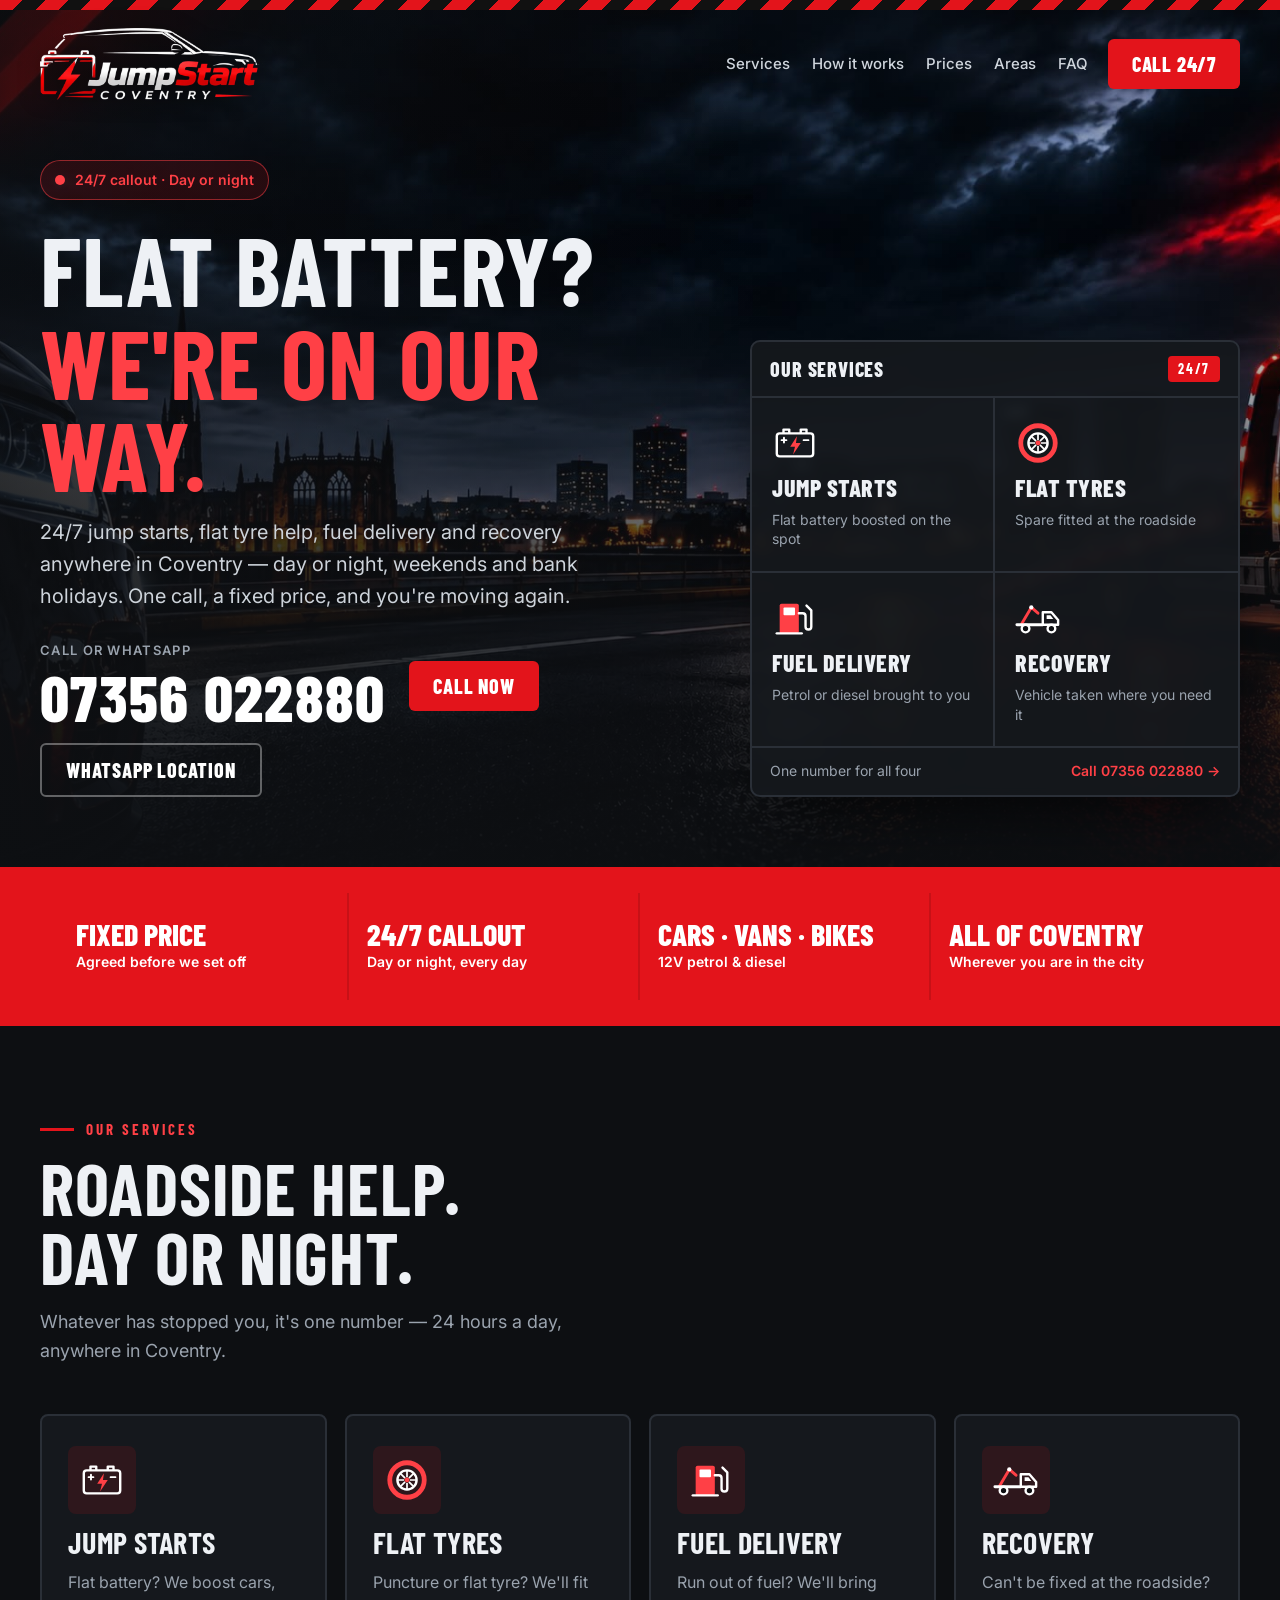
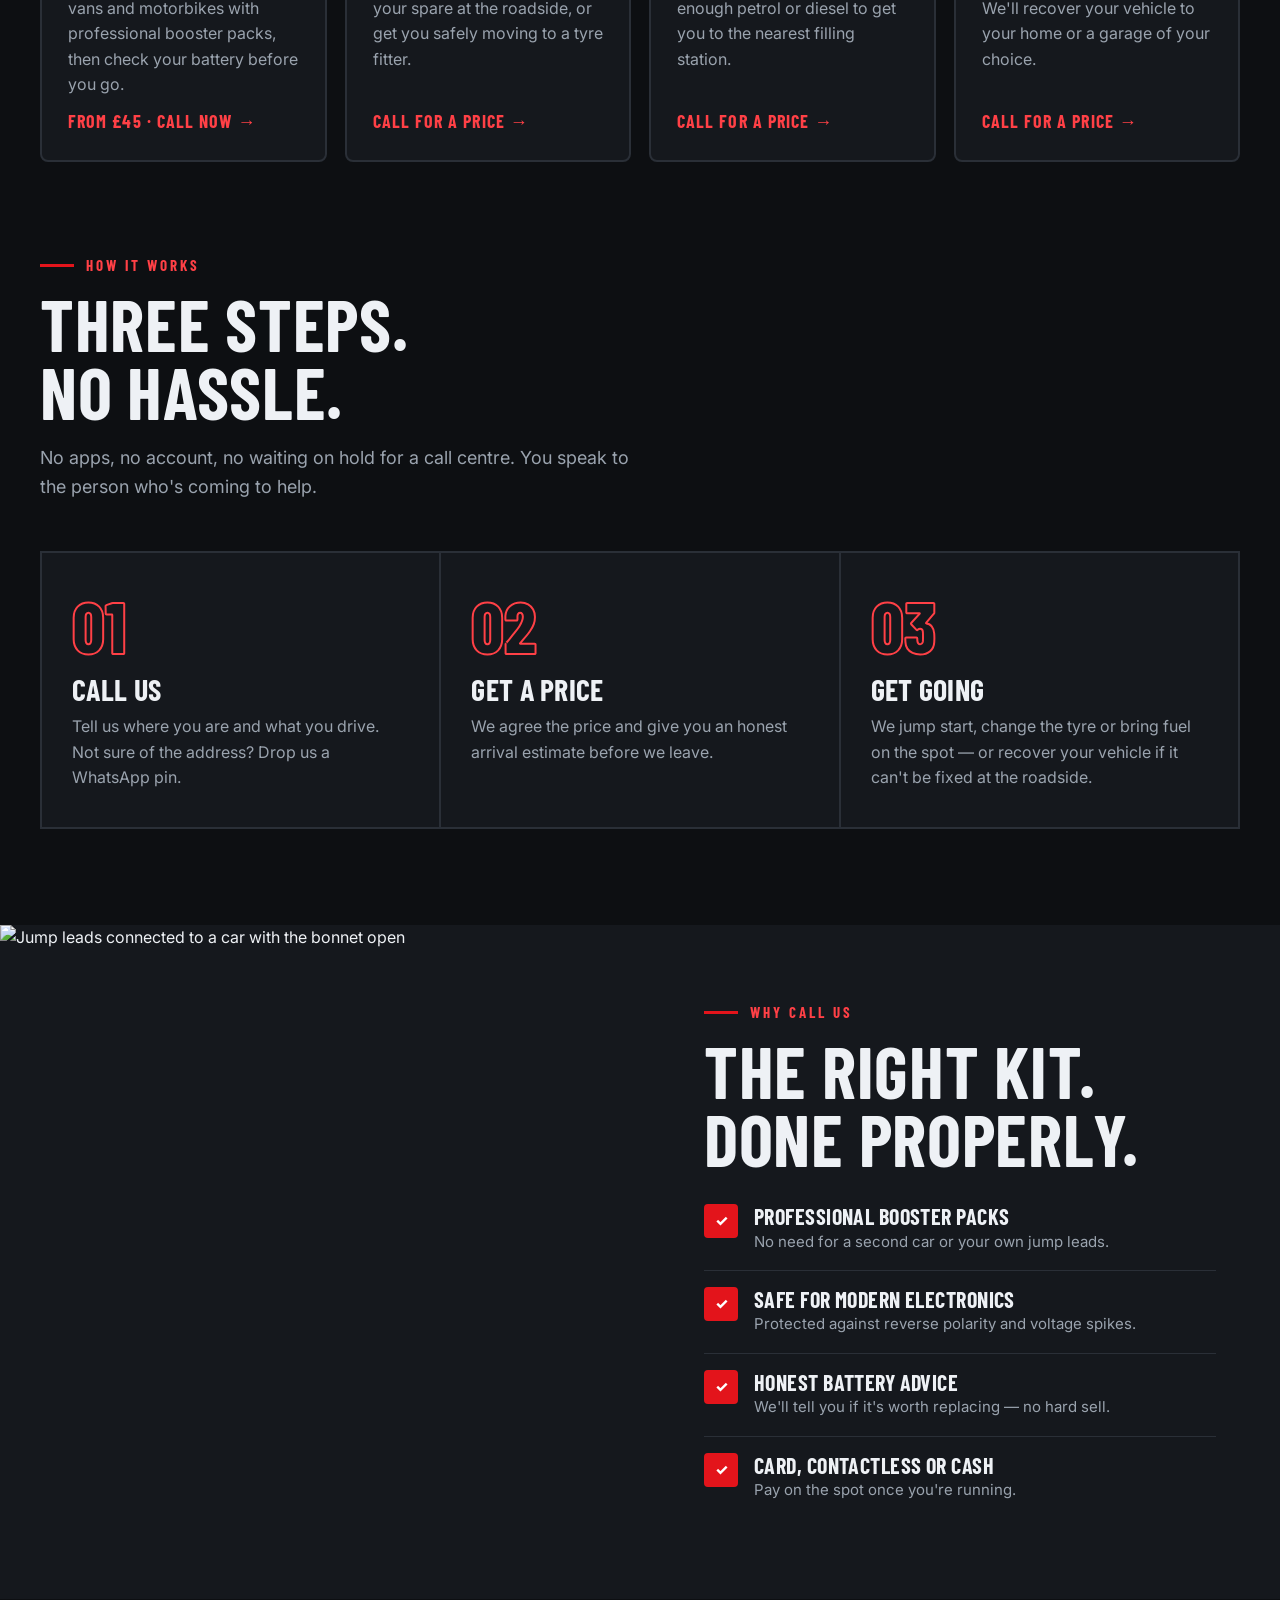
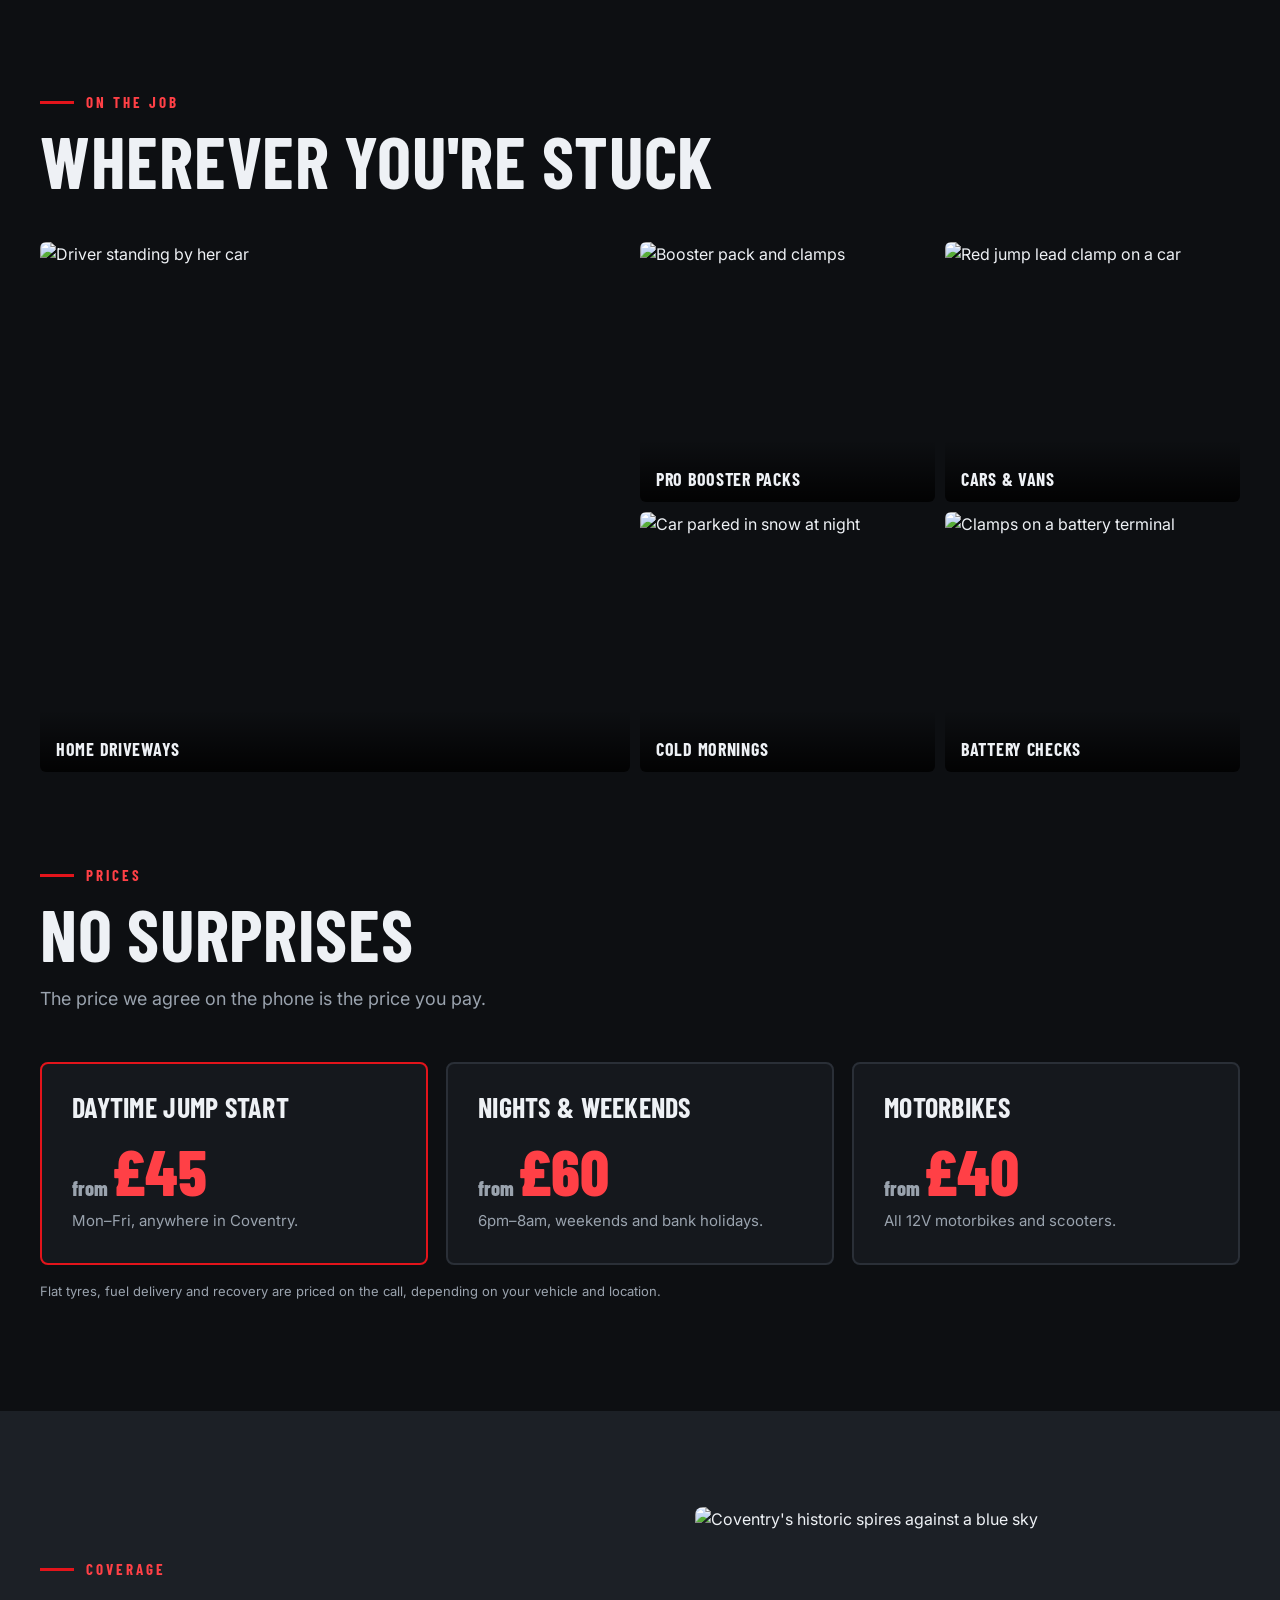
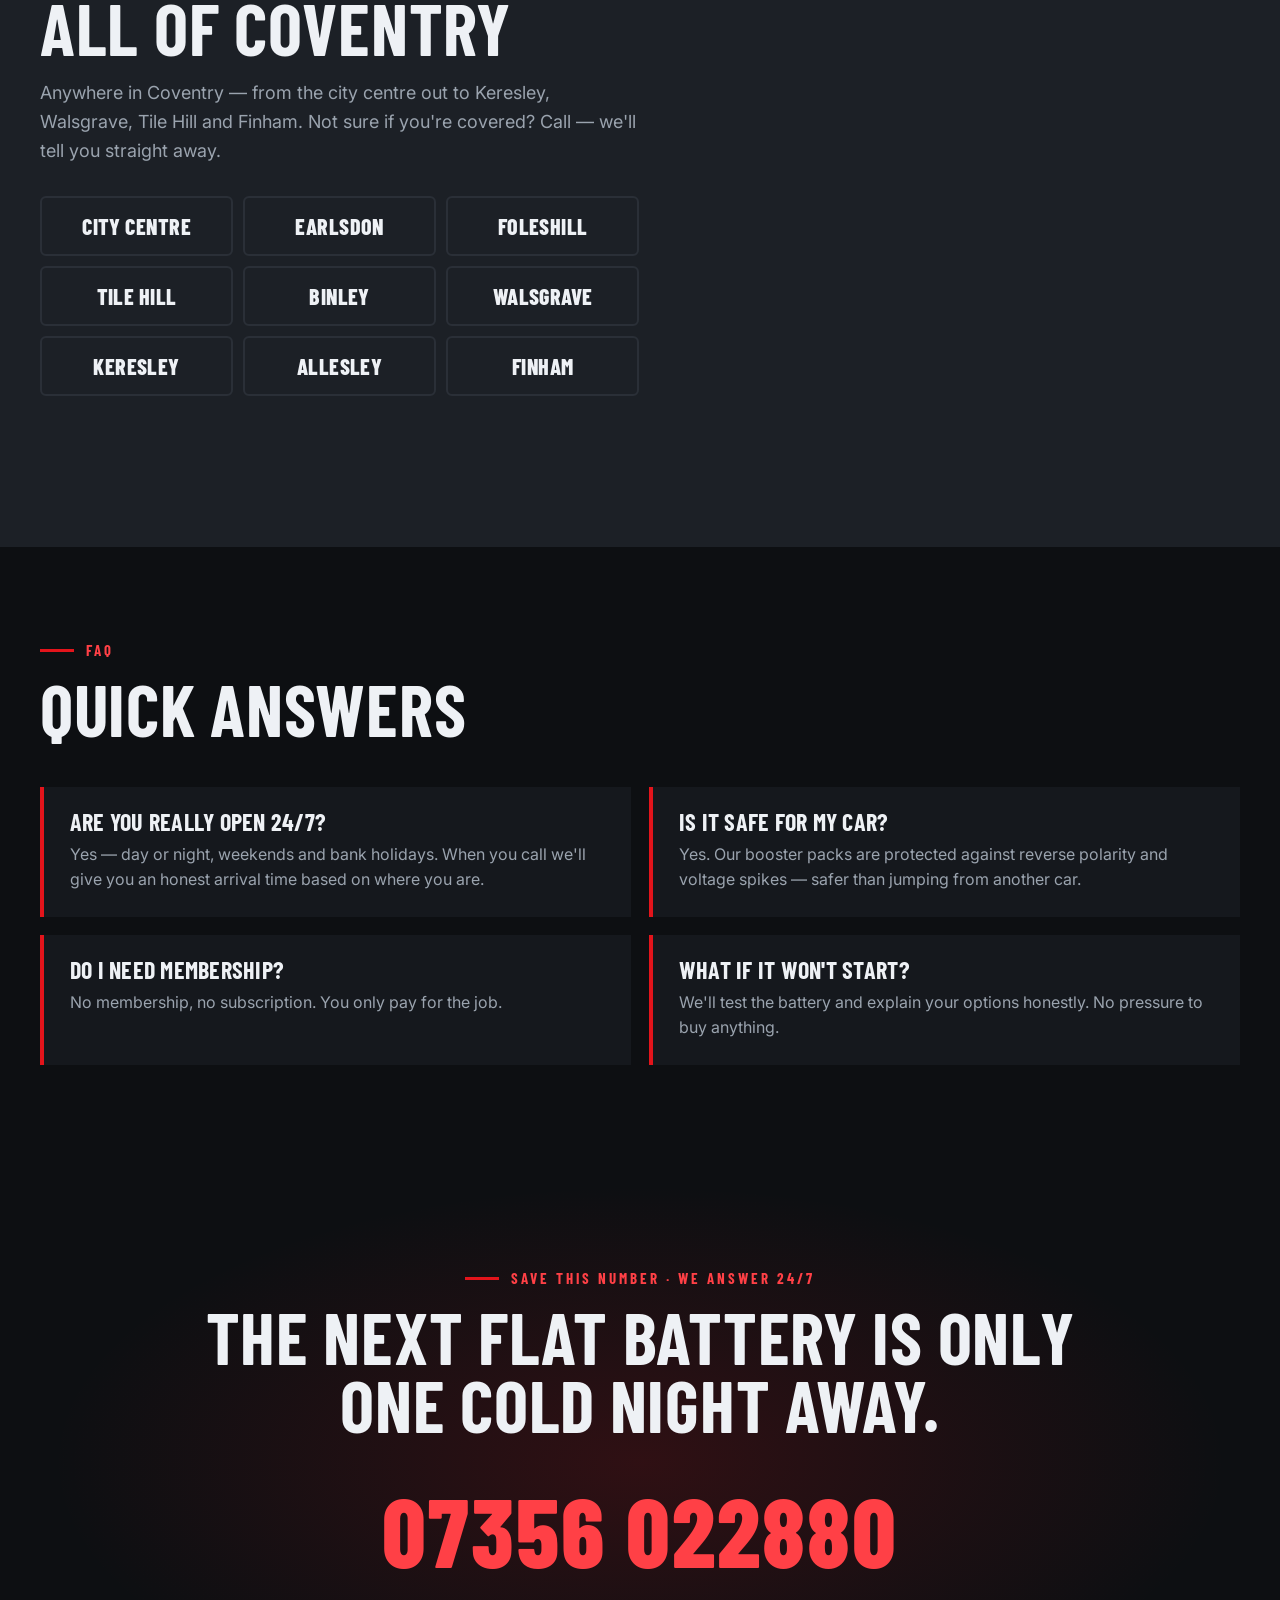
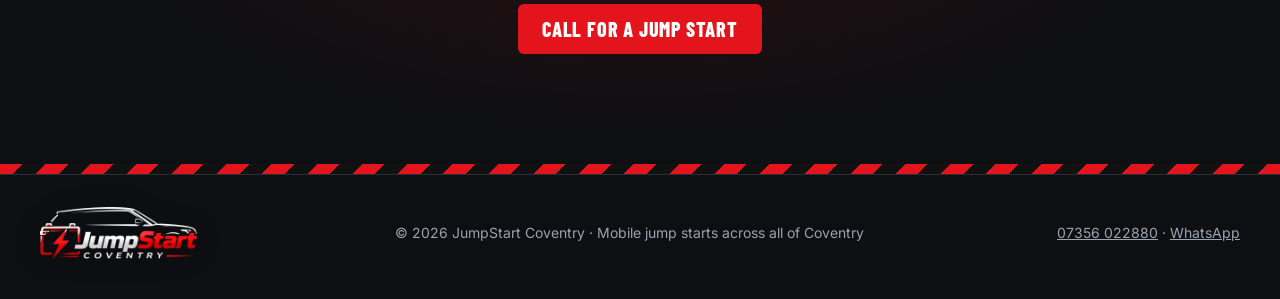
==== index.html @ d838d450 "Launch new JumpStart Coventry site design Dark/red design with the real logo, 24/7 messaging, the fo" ====
<!doctype html>
<html lang="en-GB">
<head>
<meta charset="utf-8">
<meta name="viewport" content="width=device-width, initial-scale=1">
<title>JumpStart Coventry | 24/7 Jump Starts, Tyres, Fuel &amp; Recovery</title>
<meta name="description" content="24/7 roadside help anywhere in Coventry: jump starts, flat tyres, fuel delivery and vehicle recovery. Call JumpStart Coventry on 07356 022880.">
<link rel="canonical" href="https://jumpstartcoventry.co.uk/">
<meta property="og:type" content="website">
<meta property="og:url" content="https://jumpstartcoventry.co.uk/">
<meta property="og:title" content="JumpStart Coventry | 24/7 Jump Starts, Tyres, Fuel &amp; Recovery">
<meta property="og:description" content="24/7 roadside help anywhere in Coventry. Call 07356 022880.">
<meta property="og:image" content="https://jumpstartcoventry.co.uk/hero.jpg">
<meta name="theme-color" content="#0d0f12">
<link rel="preconnect" href="https://fonts.googleapis.com">
<link rel="preconnect" href="https://fonts.gstatic.com" crossorigin>
<link href="https://fonts.googleapis.com/css2?family=Barlow+Condensed:wght@600;700;800&family=Inter:wght@400;500;600&display=swap" rel="stylesheet">
<style>
  :root {
    --bg: #0d0f12;
    --panel: #15181d;
    --panel-2: #1c2026;
    --line: #2a2f37;
    --red: #e3141b;
    --red-2: #c40f15;
    --red-text: #ff4046;
    --text: #eef1f5;
    --muted: #9aa3ae;
  }
  * { box-sizing: border-box; }
  html { scroll-behavior: smooth; }
  body { margin: 0; background: var(--bg); color: var(--text); font: 400 16px/1.6 Inter, system-ui, sans-serif; }
  img { display: block; max-width: 100%; }
  a { color: inherit; }
  h1, h2, h3 { font-family: "Barlow Condensed", Impact, sans-serif; text-transform: uppercase; line-height: .95; margin: 0; letter-spacing: .01em; }
  .wrap { width: min(1200px, 100% - 32px); margin-inline: auto; }
  .hazard { height: 10px; background: repeating-linear-gradient(-45deg, var(--red) 0 16px, #111 16px 32px); }

  header { position: absolute; top: 10px; left: 0; right: 0; z-index: 10; }
  header .wrap { display: flex; justify-content: space-between; align-items: center; padding: 18px 0; gap: 16px; }
  .logo { display: block; line-height: 0; }
  .logo img { height: 72px; width: auto; filter: drop-shadow(0 2px 10px rgba(0,0,0,.6)); }
  .footer-logo img { height: 52px; width: auto; }
  .head-right { display: flex; align-items: center; gap: 20px; }
  .head-right nav { display: flex; gap: 22px; font-weight: 500; font-size: 15px; color: #cfd5dc; }
  .head-right nav a { text-decoration: none; }
  .head-right nav a:hover { color: var(--red-text); }
  .btn { display: inline-flex; align-items: center; justify-content: center; gap: 10px; font: 800 20px/1 "Barlow Condensed", sans-serif; text-transform: uppercase; letter-spacing: .04em; text-decoration: none; padding: 15px 24px; border-radius: 6px; transition: .15s; white-space: nowrap; }
  .btn-red { background: var(--red); color: #fff; }
  .btn-red:hover { background: var(--red-2); transform: translateY(-1px); }
  .btn-o { border: 2px solid rgba(255,255,255,.35); color: #fff; }
  .btn-o:hover { border-color: var(--red-text); color: var(--red-text); }

  .hero { position: relative; min-height: 92vh; display: flex; align-items: flex-end; padding: 150px 0 70px; overflow: hidden; }
  .hero > img { position: absolute; inset: 0; width: 100%; height: 100%; object-fit: cover; object-position: center 40%; }
  .hero::before { content: ""; position: absolute; inset: 0; background: linear-gradient(180deg, rgba(13,15,18,.35) 0%, rgba(13,15,18,.05) 28%, rgba(13,15,18,.7) 66%, rgba(13,15,18,.97) 100%), linear-gradient(90deg, rgba(13,15,18,.75), transparent 60%); z-index: 1; }
  .hero .wrap { position: relative; z-index: 2; display: grid; grid-template-columns: minmax(0, 1.15fr) minmax(0, .85fr); gap: 48px; align-items: end; }

  .svc-panel { background: rgba(21,24,29,.92); border: 2px solid var(--line); border-radius: 10px; overflow: hidden; box-shadow: 0 30px 60px -20px rgba(0,0,0,.7); backdrop-filter: blur(6px); }
  .panel-head { display: flex; justify-content: space-between; align-items: center; gap: 12px; padding: 14px 18px; border-bottom: 2px solid var(--line); }
  .panel-head b { font: 800 20px/1 "Barlow Condensed", sans-serif; text-transform: uppercase; letter-spacing: .04em; }
  .panel-head span { font: 700 14px/1 "Barlow Condensed", sans-serif; letter-spacing: .12em; color: #fff; background: var(--red); padding: 6px 10px; border-radius: 4px; }
  .svc-tiles { display: grid; grid-template-columns: 1fr 1fr; }
  .svc-tile { display: flex; flex-direction: column; gap: 10px; padding: 22px 20px; text-decoration: none; border-right: 2px solid var(--line); border-bottom: 2px solid var(--line); transition: background .15s; }
  .svc-tile:nth-child(2n) { border-right: 0; }
  .svc-tile:nth-child(n+3) { border-bottom: 0; }
  .svc-tile:hover { background: rgba(227,20,27,.1); }
  .svc-tile svg { width: 46px; height: 46px; }
  .svc-tile b { font: 800 24px/1 "Barlow Condensed", sans-serif; text-transform: uppercase; letter-spacing: .02em; }
  .svc-tile span { font-size: 14px; line-height: 1.4; color: var(--muted); }
  .panel-foot { padding: 12px 18px; font-size: 14px; color: var(--muted); display: flex; justify-content: space-between; gap: 12px; flex-wrap: wrap; border-top: 2px solid var(--line); }
  .panel-foot a { color: var(--red-text); font-weight: 600; text-decoration: none; }

  .services-grid { display: grid; grid-template-columns: repeat(4, minmax(0, 1fr)); gap: 18px; margin-top: 48px; }
  .svc-card { background: var(--panel); border: 2px solid var(--line); border-radius: 8px; padding: 30px 26px; display: flex; flex-direction: column; gap: 14px; transition: border-color .15s, transform .15s; }
  .svc-card:hover { border-color: var(--red); transform: translateY(-3px); }
  .svc-card .ic { width: 68px; height: 68px; border-radius: 8px; background: rgba(227,20,27,.12); display: grid; place-items: center; }
  .svc-card .ic svg { width: 46px; height: 46px; }
  .svc-card h3 { font-size: 30px; }
  .svc-card p { color: var(--muted); margin: 0; flex: 1; }
  .svc-card .more { font: 700 18px/1 "Barlow Condensed", sans-serif; text-transform: uppercase; letter-spacing: .06em; color: var(--red-text); text-decoration: none; }
  .live { display: inline-flex; align-items: center; gap: 10px; background: rgba(227,20,27,.14); border: 1px solid rgba(255,64,70,.5); color: var(--red-text); padding: 8px 14px; border-radius: 999px; font-weight: 600; font-size: 14px; }
  .pulse { width: 10px; height: 10px; border-radius: 50%; background: var(--red-text); animation: p 1.6s infinite; }
  @keyframes p { 0% { box-shadow: 0 0 0 0 rgba(255,64,70,.6); } 100% { box-shadow: 0 0 0 14px rgba(255,64,70,0); } }
  .hero h1 { font-size: clamp(52px, 7.6vw, 108px); margin: 22px 0 16px; max-width: 900px; }
  .hero h1 span { color: var(--red-text); display: block; }
  .hero p { font-size: 20px; color: #cdd3da; max-width: 560px; margin: 0 0 32px; }
  .phone-row { display: flex; gap: 14px; flex-wrap: wrap; align-items: center; }
  .phone-big { font: 800 clamp(40px, 6vw, 64px)/1 "Barlow Condensed", sans-serif; color: #fff; text-decoration: none; letter-spacing: .02em; margin-right: 10px; }
  .phone-big small { display: block; font: 600 13px/1 Inter, sans-serif; color: var(--muted); letter-spacing: .1em; text-transform: uppercase; margin-bottom: 8px; }

  .stats { background: var(--red); color: #fff; }
  .stats .wrap { display: grid; grid-template-columns: repeat(4, 1fr); }
  .stats div { padding: 26px 18px; border-right: 2px solid rgba(0,0,0,.12); }
  .stats div:last-child { border-right: 0; }
  .stats b { display: block; font: 800 30px/1 "Barlow Condensed", sans-serif; text-transform: uppercase; }
  .stats span { font-weight: 600; font-size: 14px; }

  section { padding: 96px 0; }
  .label { font: 700 15px/1 "Barlow Condensed", sans-serif; letter-spacing: .2em; text-transform: uppercase; color: var(--red-text); display: flex; align-items: center; gap: 12px; }
  .label::before { content: ""; width: 34px; height: 3px; background: var(--red); }
  .h2 { font-size: clamp(40px, 6vw, 72px); margin: 16px 0 18px; }
  .sub { color: var(--muted); font-size: 18px; max-width: 600px; margin: 0; }

  .steps { display: grid; grid-template-columns: repeat(3, 1fr); gap: 2px; margin-top: 50px; background: var(--line); border: 2px solid var(--line); }
  .step { background: var(--panel); padding: 36px 30px; }
  .step .n { font: 800 72px/1 "Barlow Condensed", sans-serif; color: transparent; -webkit-text-stroke: 2px var(--red-text); }
  .step h3 { font-size: 30px; margin: 14px 0 10px; }
  .step p { color: var(--muted); margin: 0; }

  .split { display: grid; grid-template-columns: 1fr 1fr; gap: 0; background: var(--panel); }
  .split img { width: 100%; height: 100%; object-fit: cover; min-height: 520px; }
  .split .content { padding: 80px 64px; }
  .list { list-style: none; padding: 0; margin: 32px 0 0; display: grid; gap: 16px; }
  .list li { display: flex; gap: 16px; padding-bottom: 16px; border-bottom: 1px solid var(--line); }
  .list li:last-child { border-bottom: 0; }
  .list .ic { flex: none; width: 34px; height: 34px; background: var(--red); color: #fff; display: grid; place-items: center; font-weight: 800; border-radius: 4px; }
  .list b { display: block; font: 700 22px/1.1 "Barlow Condensed", sans-serif; text-transform: uppercase; letter-spacing: .02em; }
  .list span { color: var(--muted); font-size: 15px; }

  .gallery { display: grid; grid-template-columns: 2fr 1fr 1fr; grid-template-rows: 260px 260px; gap: 10px; margin-top: 48px; }
  .gallery figure { margin: 0; position: relative; overflow: hidden; border-radius: 6px; }
  .gallery img { width: 100%; height: 100%; object-fit: cover; transition: transform .5s; }
  .gallery figure:hover img { transform: scale(1.04); }
  .gallery .tall { grid-row: span 2; }
  .gallery figcaption { position: absolute; left: 0; right: 0; bottom: 0; padding: 30px 16px 14px; background: linear-gradient(transparent, rgba(0,0,0,.85)); font: 700 18px/1 "Barlow Condensed", sans-serif; text-transform: uppercase; letter-spacing: .04em; }

  .prices { display: grid; grid-template-columns: repeat(3, 1fr); gap: 18px; margin-top: 48px; }
  .card { background: var(--panel); border: 2px solid var(--line); border-radius: 8px; padding: 30px; }
  .card.hot { border-color: var(--red); }
  .card h3 { font-size: 28px; }
  .card .amt { font: 800 64px/1 "Barlow Condensed", sans-serif; color: var(--red-text); margin: 18px 0 6px; }
  .card .amt small { font-size: 20px; color: var(--muted); }
  .card p { color: var(--muted); margin: 0; font-size: 15px; }
  .fine { color: var(--muted); font-size: 13px; margin-top: 16px; }

  .areas { background: var(--panel-2); }
  .areas .wrap { display: grid; grid-template-columns: 1.1fr 1fr; gap: 56px; align-items: center; }
  .codes { display: grid; grid-template-columns: repeat(3, minmax(0, 1fr)); gap: 10px; margin-top: 30px; }
  .codes div { border: 2px solid var(--line); border-radius: 6px; padding: 16px 10px; text-align: center; font: 800 22px/1.1 "Barlow Condensed", sans-serif; text-transform: uppercase; letter-spacing: .02em; }
  .codes div:hover { border-color: var(--red); color: var(--red-text); }
  .areas img { border-radius: 8px; aspect-ratio: 1/1; object-fit: cover; width: 100%; }

  .faq-grid { display: grid; grid-template-columns: 1fr 1fr; gap: 18px; margin-top: 44px; }
  .faq-grid div { background: var(--panel); border-left: 4px solid var(--red); padding: 24px 26px; }
  .faq-grid h3 { font-size: 24px; margin-bottom: 8px; }
  .faq-grid p { margin: 0; color: var(--muted); }

  .final { text-align: center; padding: 110px 0; background: radial-gradient(ellipse at center, rgba(227,20,27,.16), transparent 65%); }
  .final .h2 { margin-inline: auto; max-width: 900px; }
  .final .phone-big { display: inline-block; margin: 26px 0; font-size: clamp(54px, 9vw, 96px); color: var(--red-text); }

  footer { border-top: 1px solid var(--line); padding: 32px 0 40px; color: var(--muted); font-size: 14px; }
  footer .wrap { display: flex; justify-content: space-between; gap: 18px; flex-wrap: wrap; align-items: center; }

  .sticky-call { display: none; }

  @media (max-width: 960px) {
    .head-right nav { display: none; }
    .hero .wrap { grid-template-columns: 1fr; gap: 32px; }
    .services-grid { grid-template-columns: repeat(2, minmax(0, 1fr)); }
    .stats .wrap { grid-template-columns: 1fr 1fr; }
    .stats div:nth-child(2) { border-right: 0; }
    .stats div:nth-child(-n+2) { border-bottom: 2px solid rgba(0,0,0,.12); }
    .steps, .prices, .faq-grid { grid-template-columns: 1fr; }
    .split, .areas .wrap { grid-template-columns: minmax(0, 1fr); }
    .split img { min-height: 320px; }
    .split .content { padding: 56px 24px; }
    .gallery { grid-template-columns: 1fr 1fr; grid-template-rows: 220px 180px 180px; }
    .gallery .tall { grid-column: span 2; grid-row: auto; }
  }
  @media (max-width: 600px) {
    header .btn { display: none; }
    .logo img { height: 54px; }
    .hero { min-height: auto; padding-top: 120px; }
    .hero p { font-size: 17px; }
    section { padding: 70px 0; }
    .gallery { grid-template-columns: 1fr; grid-template-rows: none; }
    .gallery .tall { grid-column: auto; }
    .gallery figure { height: 220px; }
    .codes div { font-size: 16px; padding: 14px 6px; }
    .services-grid { grid-template-columns: minmax(0, 1fr); }
    .svc-tile { padding: 16px 14px; }
    .svc-tile b { font-size: 20px; }
    .svc-tile svg { width: 38px; height: 38px; }
    body { padding-bottom: 78px; }
    .sticky-call { display: flex; position: fixed; left: 0; right: 0; bottom: 0; z-index: 40; border-radius: 0; padding: 22px; font-size: 24px; }
  }
</style>
</head>
<body>

<svg width="0" height="0" style="position:absolute" aria-hidden="true">
  <symbol id="i-battery" viewBox="0 0 48 48"><path d="M12 14v-4h6v4M30 14v-4h6v4" fill="none" stroke="#fff" stroke-width="2.5" stroke-linejoin="round"/><rect x="5" y="14" width="38" height="24" rx="3" fill="none" stroke="#fff" stroke-width="2.5"/><path d="M10 21h5M12.5 18.5v5M33 21h5" stroke="#fff" stroke-width="2" stroke-linecap="round"/><path d="M26 17l-7 11h5l-2 8 8-12h-5l1-7z" fill="#ff4046"/></symbol>
  <symbol id="i-tyre" viewBox="0 0 48 48"><circle cx="24" cy="24" r="18" fill="none" stroke="#ff4046" stroke-width="5"/><circle cx="24" cy="24" r="10" fill="none" stroke="#fff" stroke-width="2.5"/><path d="M24 14v7M24 27v7M14 24h7M27 24h7M17 17l5 5M26 26l5 5M31 17l-5 5M22 26l-5 5" stroke="#fff" stroke-width="1.8"/><circle cx="24" cy="24" r="2.6" fill="#ff4046"/></symbol>
  <symbol id="i-fuel" viewBox="0 0 48 48"><rect x="8" y="9" width="20" height="31" rx="2" fill="#ff4046"/><rect x="12" y="13" width="12" height="8" rx="1" fill="#fff"/><path d="M5 40h26" stroke="#fff" stroke-width="2.5" stroke-linecap="round"/><path d="M28 19h4a3 3 0 0 1 3 3v11a3 3 0 0 0 6 0V16l-5-5" fill="none" stroke="#fff" stroke-width="2.5" stroke-linecap="round" stroke-linejoin="round"/></symbol>
  <symbol id="i-recovery" viewBox="0 0 48 48"><path d="M7 30 L17 13 L24 19" fill="none" stroke="#ff4046" stroke-width="3" stroke-linecap="round" stroke-linejoin="round"/><circle cx="17" cy="13" r="2.2" fill="#fff"/><path d="M2 31h27" stroke="#fff" stroke-width="3" stroke-linecap="round"/><path d="M29 31V18h9l7 8v5z" fill="none" stroke="#fff" stroke-width="2.5" stroke-linejoin="round"/><path d="M33 21h4l3 4h-7z" fill="#fff"/><circle cx="11" cy="35" r="4" fill="#0d0f12" stroke="#fff" stroke-width="2.5"/><circle cx="38" cy="35" r="4" fill="#0d0f12" stroke="#fff" stroke-width="2.5"/></symbol>
</svg>

<div class="hazard"></div>
<header>
  <div class="wrap">
    <a class="logo" href="#"><img src="logo.png" alt="JumpStart Coventry"></a>
    <div class="head-right">
      <nav><a href="#services">Services</a><a href="#how">How it works</a><a href="#prices">Prices</a><a href="#areas">Areas</a><a href="#faq">FAQ</a></nav>
      <a class="btn btn-red" href="tel:+447356022880">Call 24/7</a>
    </div>
  </div>
</header>

<main>
  <section class="hero">
    <img src="hero.jpg" alt="Coventry skyline at night with a car and a recovery truck on a wet road">
    <div class="wrap">
      <div class="hero-copy">
        <span class="live"><span class="pulse"></span>24/7 callout · Day or night</span>
        <h1>Flat battery?<span>We're on our way.</span></h1>
        <p>24/7 jump starts, flat tyre help, fuel delivery and recovery anywhere in Coventry — day or night, weekends and bank holidays. One call, a fixed price, and you're moving again.</p>
        <div class="phone-row">
          <a class="phone-big" href="tel:+447356022880"><small>Call or WhatsApp</small>07356 022880</a>
          <a class="btn btn-red" href="tel:+447356022880">Call now</a>
          <a class="btn btn-o" href="https://wa.me/447356022880">WhatsApp location</a>
        </div>
      </div>
      <div class="svc-panel">
        <div class="panel-head"><b>Our services</b><span>24/7</span></div>
        <div class="svc-tiles">
          <a class="svc-tile" href="#services"><svg aria-hidden="true"><use href="#i-battery"/></svg><b>Jump starts</b><span>Flat battery boosted on the spot</span></a>
          <a class="svc-tile" href="#services"><svg aria-hidden="true"><use href="#i-tyre"/></svg><b>Flat tyres</b><span>Spare fitted at the roadside</span></a>
          <a class="svc-tile" href="#services"><svg aria-hidden="true"><use href="#i-fuel"/></svg><b>Fuel delivery</b><span>Petrol or diesel brought to you</span></a>
          <a class="svc-tile" href="#services"><svg aria-hidden="true"><use href="#i-recovery"/></svg><b>Recovery</b><span>Vehicle taken where you need it</span></a>
        </div>
        <div class="panel-foot"><span>One number for all four</span><a href="tel:+447356022880">Call 07356 022880 &rarr;</a></div>
      </div>
    </div>
  </section>

  <div class="stats">
    <div class="wrap">
      <div><b>Fixed price</b><span>Agreed before we set off</span></div>
      <div><b>24/7 callout</b><span>Day or night, every day</span></div>
      <div><b>Cars · Vans · Bikes</b><span>12V petrol &amp; diesel</span></div>
      <div><b>All of Coventry</b><span>Wherever you are in the city</span></div>
    </div>
  </div>

  <section id="services">
    <div class="wrap">
      <span class="label">Our services</span>
      <h2 class="h2">Roadside help.<br>Day or night.</h2>
      <p class="sub">Whatever has stopped you, it's one number &mdash; 24 hours a day, anywhere in Coventry.</p>
      <div class="services-grid">
        <article class="svc-card"><div class="ic"><svg aria-hidden="true"><use href="#i-battery"/></svg></div><h3>Jump starts</h3><p>Flat battery? We boost cars, vans and motorbikes with professional booster packs, then check your battery before you go.</p><a class="more" href="tel:+447356022880">From &pound;45 &middot; Call now &rarr;</a></article>
        <article class="svc-card"><div class="ic"><svg aria-hidden="true"><use href="#i-tyre"/></svg></div><h3>Flat tyres</h3><p>Puncture or flat tyre? We'll fit your spare at the roadside, or get you safely moving to a tyre fitter.</p><a class="more" href="tel:+447356022880">Call for a price &rarr;</a></article>
        <article class="svc-card"><div class="ic"><svg aria-hidden="true"><use href="#i-fuel"/></svg></div><h3>Fuel delivery</h3><p>Run out of fuel? We'll bring enough petrol or diesel to get you to the nearest filling station.</p><a class="more" href="tel:+447356022880">Call for a price &rarr;</a></article>
        <article class="svc-card"><div class="ic"><svg aria-hidden="true"><use href="#i-recovery"/></svg></div><h3>Recovery</h3><p>Can't be fixed at the roadside? We'll recover your vehicle to your home or a garage of your choice.</p><a class="more" href="tel:+447356022880">Call for a price &rarr;</a></article>
      </div>
    </div>
  </section>

  <section id="how" style="padding-top:0">
    <div class="wrap">
      <span class="label">How it works</span>
      <h2 class="h2">Three steps.<br>No hassle.</h2>
      <p class="sub">No apps, no account, no waiting on hold for a call centre. You speak to the person who's coming to help.</p>
      <div class="steps">
        <div class="step"><div class="n">01</div><h3>Call us</h3><p>Tell us where you are and what you drive. Not sure of the address? Drop us a WhatsApp pin.</p></div>
        <div class="step"><div class="n">02</div><h3>Get a price</h3><p>We agree the price and give you an honest arrival estimate before we leave.</p></div>
        <div class="step"><div class="n">03</div><h3>Get going</h3><p>We jump start, change the tyre or bring fuel on the spot — or recover your vehicle if it can't be fixed at the roadside.</p></div>
      </div>
    </div>
  </section>

  <div class="split">
    <img src="https://images.unsplash.com/photo-1706899963791-519e86a93c1d?w=1400&q=80&auto=format&fit=crop" alt="Jump leads connected to a car with the bonnet open">
    <div class="content">
      <span class="label">Why call us</span>
      <h2 class="h2">The right kit.<br>Done properly.</h2>
      <ul class="list">
        <li><span class="ic">✓</span><div><b>Professional booster packs</b><span>No need for a second car or your own jump leads.</span></div></li>
        <li><span class="ic">✓</span><div><b>Safe for modern electronics</b><span>Protected against reverse polarity and voltage spikes.</span></div></li>
        <li><span class="ic">✓</span><div><b>Honest battery advice</b><span>We'll tell you if it's worth replacing — no hard sell.</span></div></li>
        <li><span class="ic">✓</span><div><b>Card, contactless or cash</b><span>Pay on the spot once you're running.</span></div></li>
      </ul>
    </div>
  </div>

  <section>
    <div class="wrap">
      <span class="label">On the job</span>
      <h2 class="h2">Wherever you're stuck</h2>
      <div class="gallery">
        <figure class="tall"><img src="https://images.unsplash.com/photo-1676904630439-08cb153a0a81?w=1200&q=80&auto=format&fit=crop" alt="Driver standing by her car"><figcaption>Home driveways</figcaption></figure>
        <figure><img src="https://images.unsplash.com/photo-1535190458486-5fc153d35688?w=700&q=80&auto=format&fit=crop" alt="Booster pack and clamps"><figcaption>Pro booster packs</figcaption></figure>
        <figure><img src="https://images.unsplash.com/photo-1693718641851-fd3ac0b7af4e?w=700&q=80&auto=format&fit=crop" alt="Red jump lead clamp on a car"><figcaption>Cars &amp; vans</figcaption></figure>
        <figure><img src="https://images.unsplash.com/photo-1768157691833-5a78740b08d7?w=700&q=80&auto=format&fit=crop" alt="Car parked in snow at night"><figcaption>Cold mornings</figcaption></figure>
        <figure><img src="https://images.unsplash.com/photo-1676337167091-88381125fe7e?w=700&q=80&auto=format&fit=crop" alt="Clamps on a battery terminal"><figcaption>Battery checks</figcaption></figure>
      </div>
    </div>
  </section>

  <section id="prices" style="padding-top:0">
    <div class="wrap">
      <span class="label">Prices</span>
      <h2 class="h2">No surprises</h2>
      <p class="sub">The price we agree on the phone is the price you pay.</p>
      <div class="prices">
        <div class="card hot"><h3>Daytime jump start</h3><div class="amt"><small>from </small>£45</div><p>Mon–Fri, anywhere in Coventry.</p></div>
        <div class="card"><h3>Nights &amp; weekends</h3><div class="amt"><small>from </small>£60</div><p>6pm–8am, weekends and bank holidays.</p></div>
        <div class="card"><h3>Motorbikes</h3><div class="amt"><small>from </small>£40</div><p>All 12V motorbikes and scooters.</p></div>
      </div>
      <p class="fine">Flat tyres, fuel delivery and recovery are priced on the call, depending on your vehicle and location.</p>
    </div>
  </section>

  <section class="areas" id="areas">
    <div class="wrap">
      <div>
        <span class="label">Coverage</span>
        <h2 class="h2">All of Coventry</h2>
        <p class="sub">Anywhere in Coventry — from the city centre out to Keresley, Walsgrave, Tile Hill and Finham. Not sure if you're covered? Call — we'll tell you straight away.</p>
        <div class="codes"><div>City Centre</div><div>Earlsdon</div><div>Foleshill</div><div>Tile Hill</div><div>Binley</div><div>Walsgrave</div><div>Keresley</div><div>Allesley</div><div>Finham</div></div>
      </div>
      <img src="https://images.unsplash.com/photo-1597585444106-9f9b034b9b53?w=1000&q=80&auto=format&fit=crop" alt="Coventry's historic spires against a blue sky">
    </div>
  </section>

  <section id="faq">
    <div class="wrap">
      <span class="label">FAQ</span>
      <h2 class="h2">Quick answers</h2>
      <div class="faq-grid">
        <div><h3>Are you really open 24/7?</h3><p>Yes — day or night, weekends and bank holidays. When you call we'll give you an honest arrival time based on where you are.</p></div>
        <div><h3>Is it safe for my car?</h3><p>Yes. Our booster packs are protected against reverse polarity and voltage spikes — safer than jumping from another car.</p></div>
        <div><h3>Do I need membership?</h3><p>No membership, no subscription. You only pay for the job.</p></div>
        <div><h3>What if it won't start?</h3><p>We'll test the battery and explain your options honestly. No pressure to buy anything.</p></div>
      </div>
    </div>
  </section>

  <section class="final">
    <div class="wrap">
      <span class="label" style="justify-content:center">Save this number · We answer 24/7</span>
      <h2 class="h2">The next flat battery is only one cold night away.</h2>
      <a class="phone-big" href="tel:+447356022880">07356 022880</a><br>
      <a class="btn btn-red" href="tel:+447356022880">Call for a jump start</a>
    </div>
  </section>
</main>

<div class="hazard"></div>
<footer>
  <div class="wrap">
    <a class="logo footer-logo" href="#"><img src="logo.png" alt="JumpStart Coventry"></a>
    <span>© 2026 JumpStart Coventry · Mobile jump starts across all of Coventry</span>
    <span><a href="tel:+447356022880">07356 022880</a> · <a href="https://wa.me/447356022880">WhatsApp</a></span>
  </div>
</footer>

<a class="btn btn-red sticky-call" href="tel:+447356022880">📞 Call 07356 022880</a>

</body>
</html>
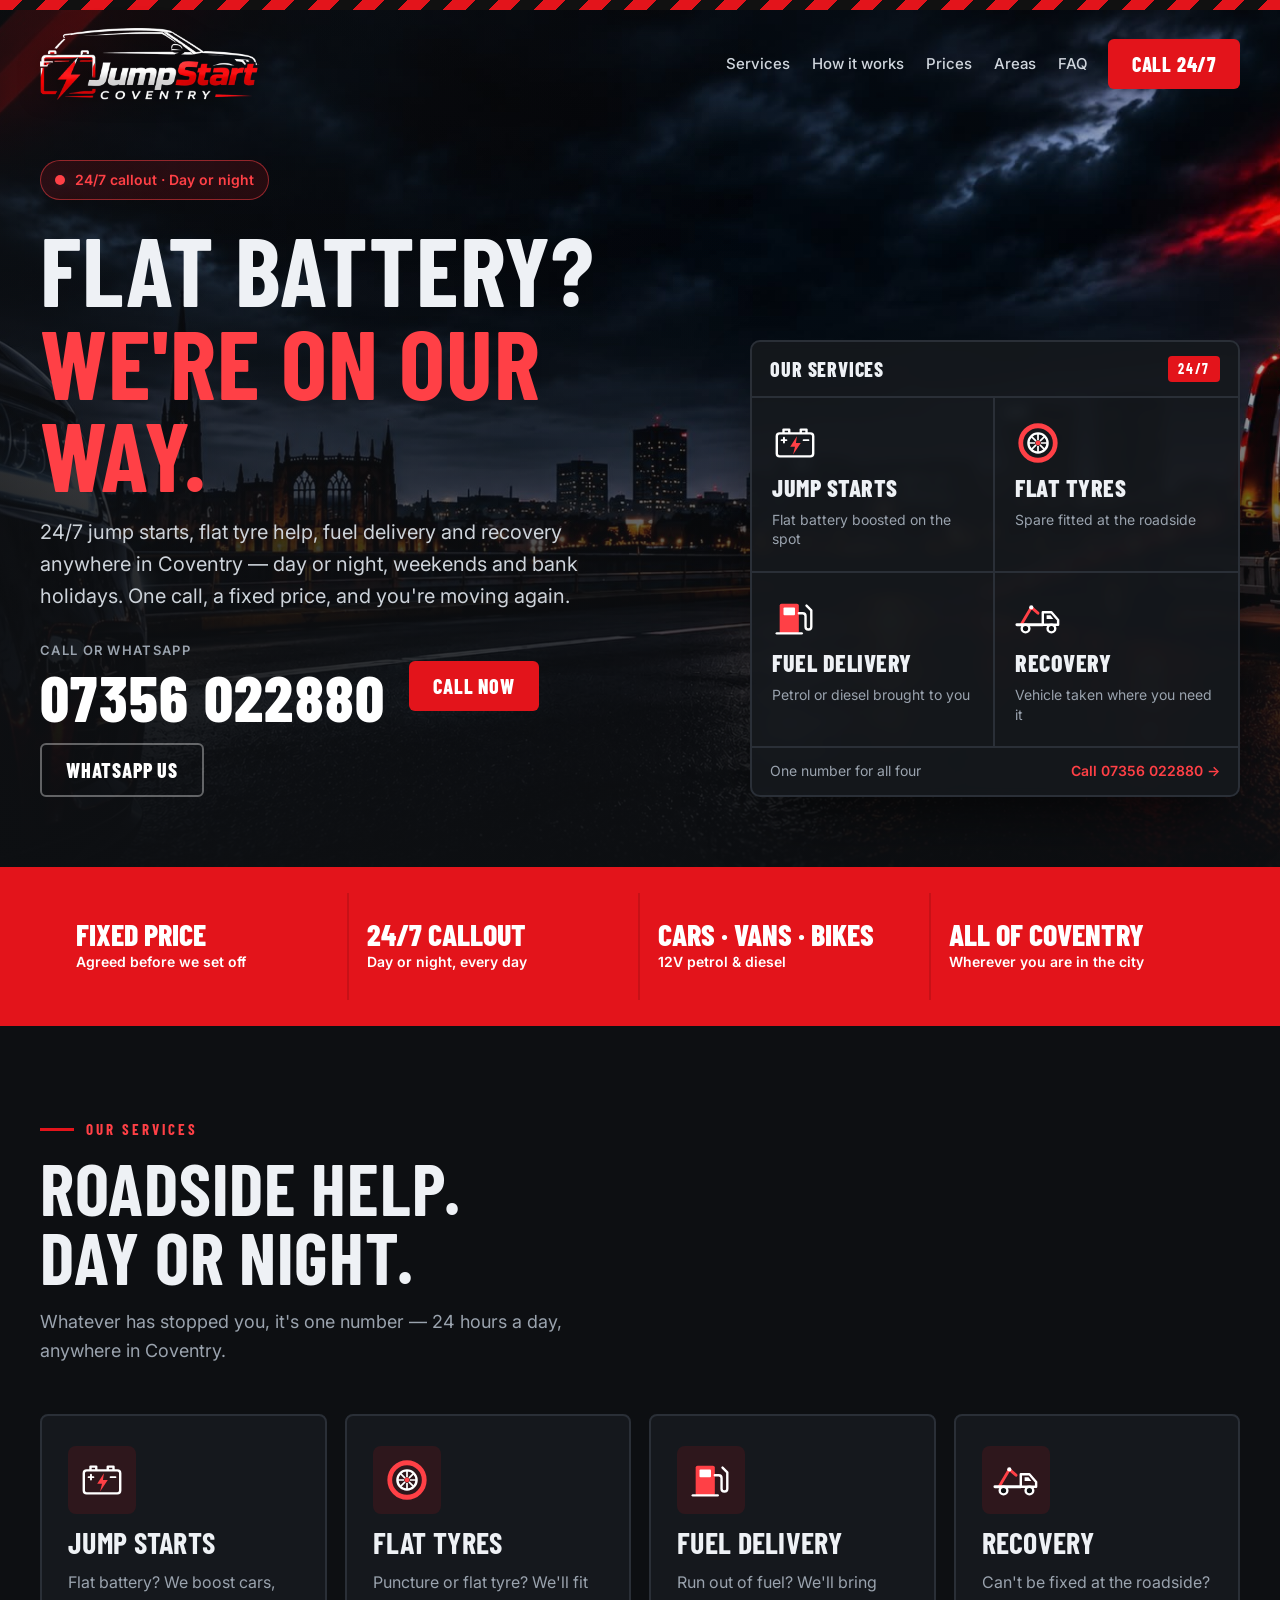
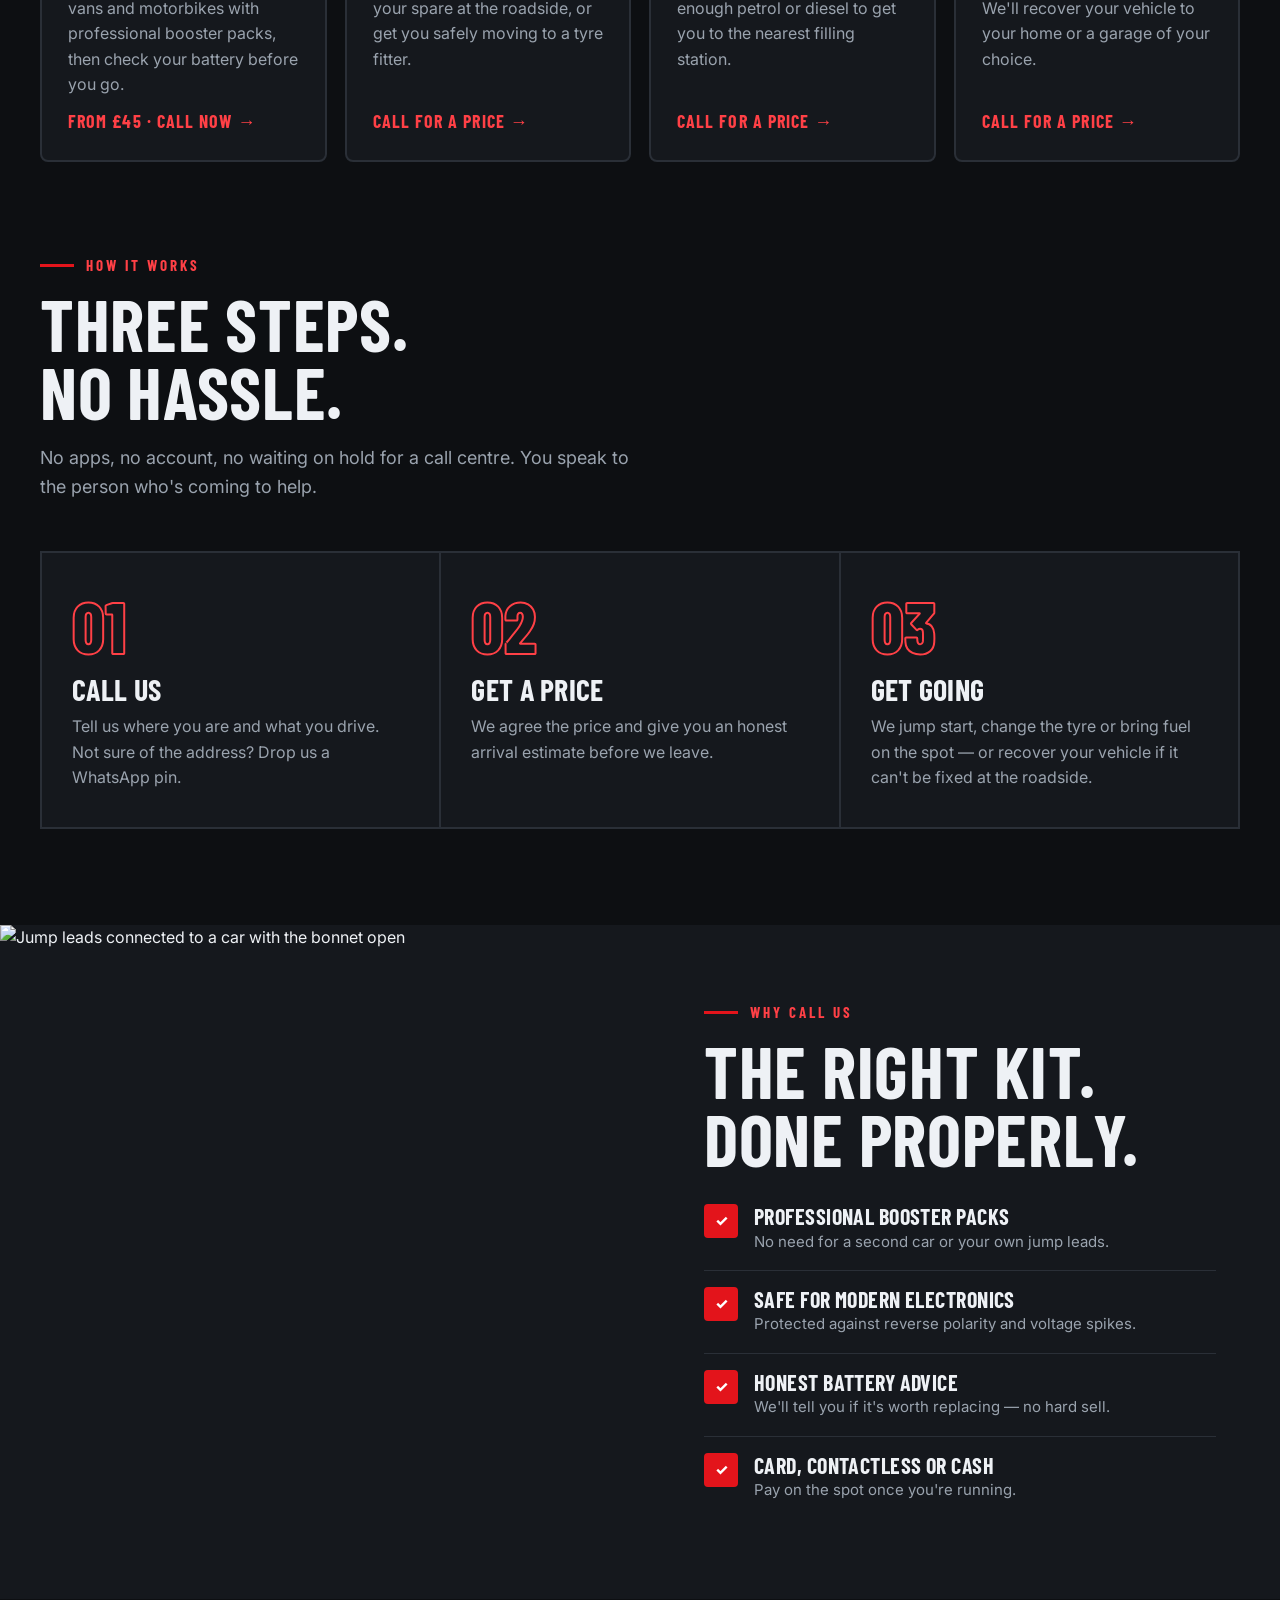
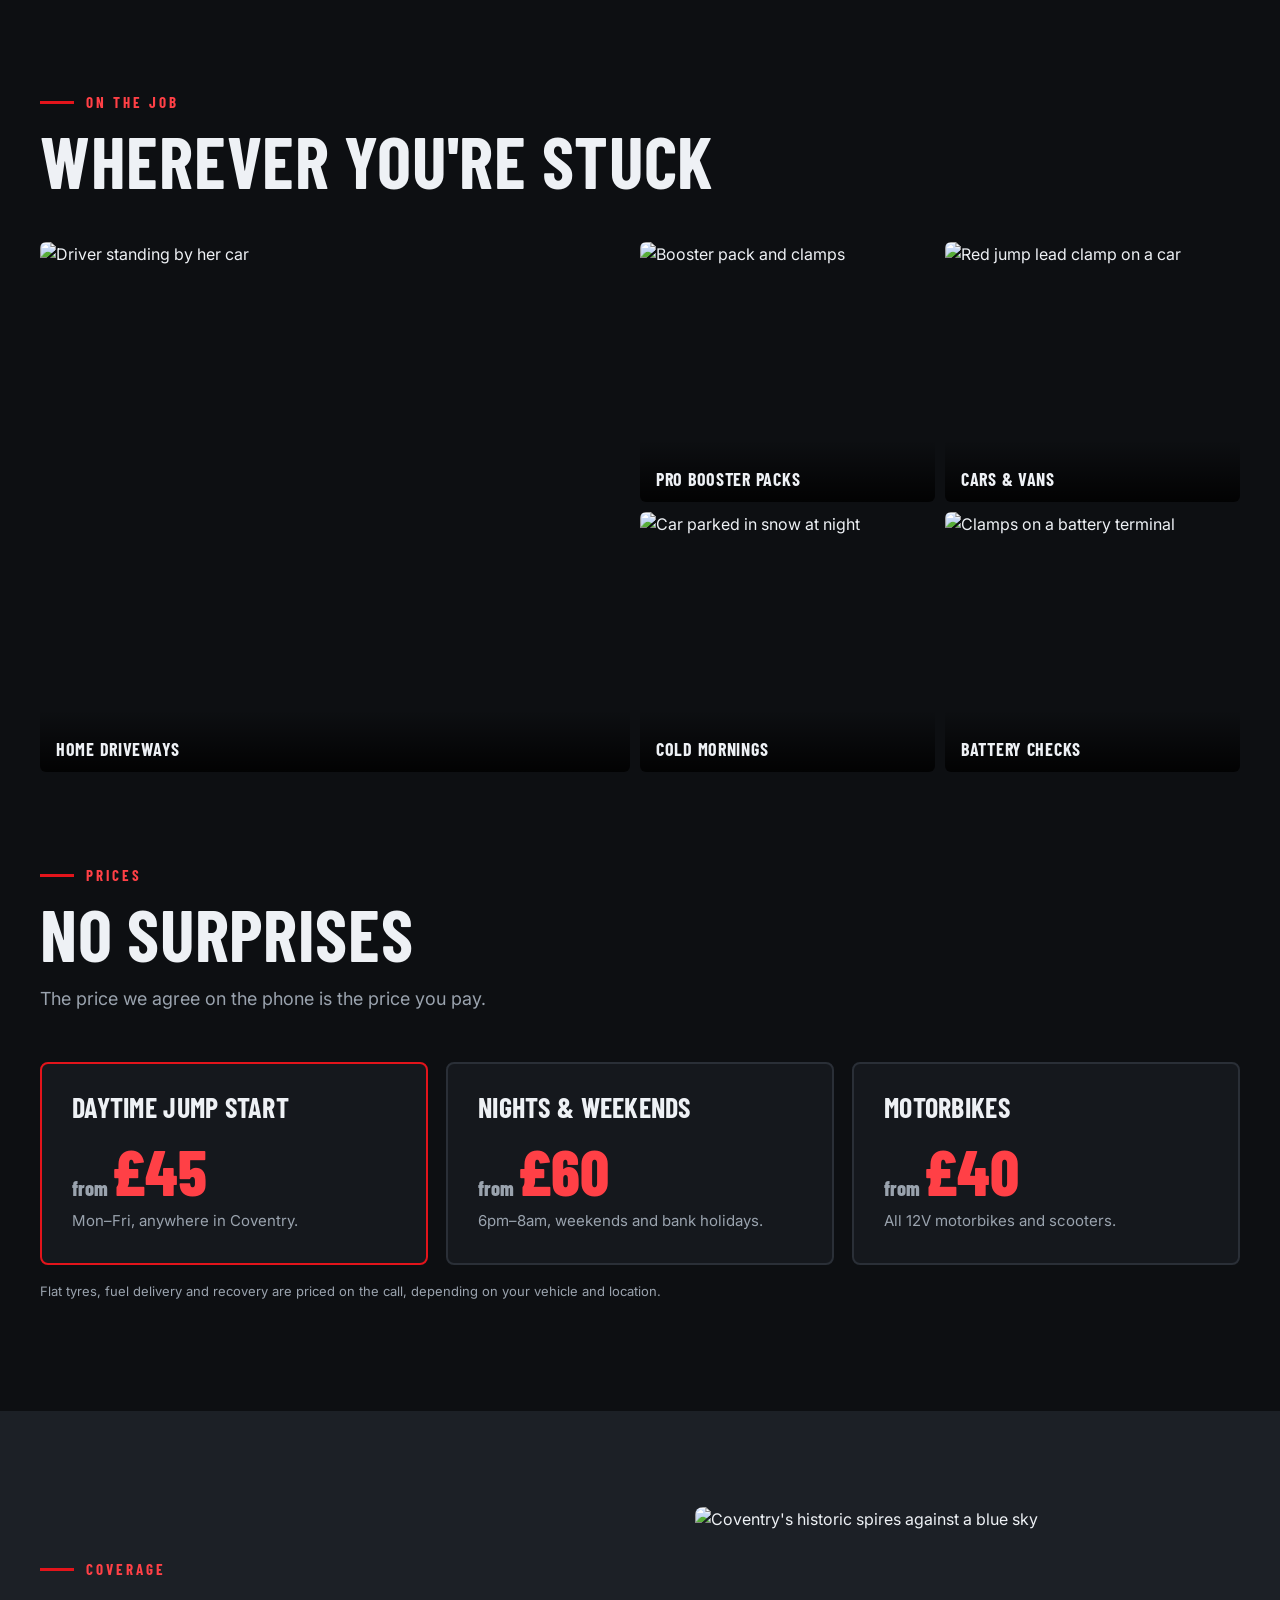
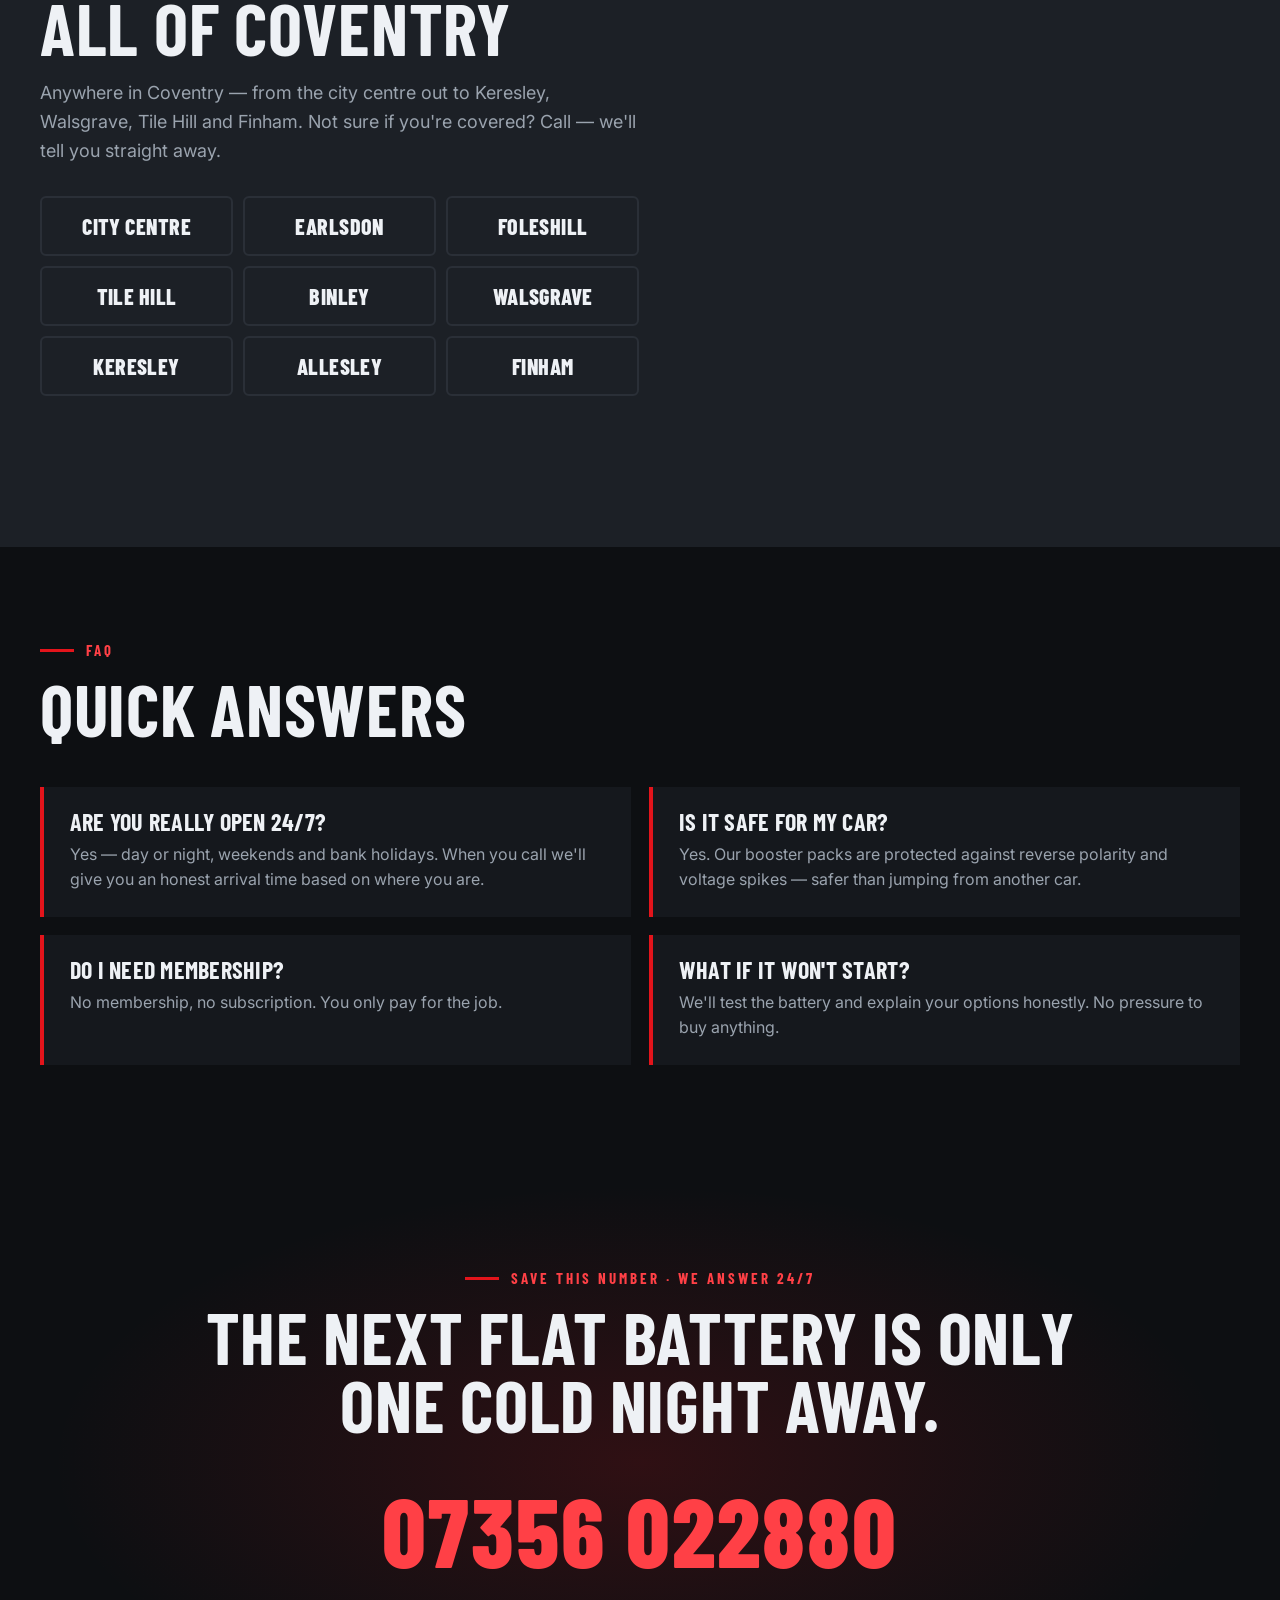
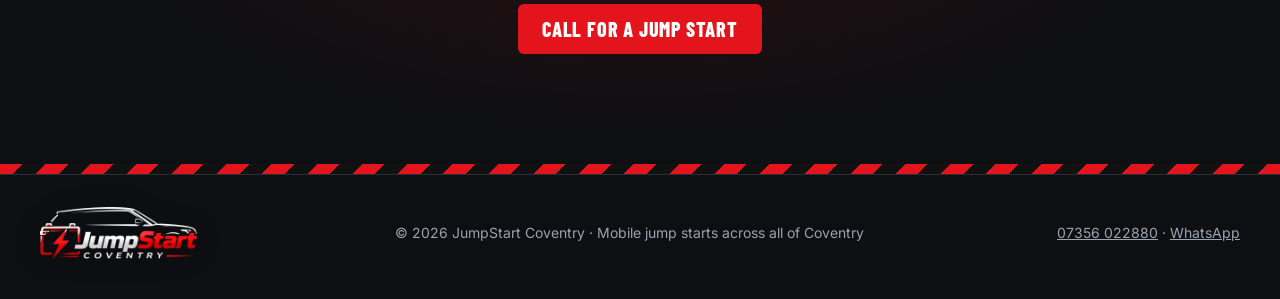
==== commit 3f1e4a53: "Update WhatsApp link text in index.html" ====
--- a/index.html
+++ b/index.html
@@ -219,7 +219,7 @@
         <div class="phone-row">
           <a class="phone-big" href="tel:+447356022880"><small>Call or WhatsApp</small>07356 022880</a>
           <a class="btn btn-red" href="tel:+447356022880">Call now</a>
-          <a class="btn btn-o" href="https://wa.me/447356022880">WhatsApp location</a>
+          <a class="btn btn-o" href="https://wa.me/447356022880">WhatsApp Us</a>
         </div>
       </div>
       <div class="svc-panel">
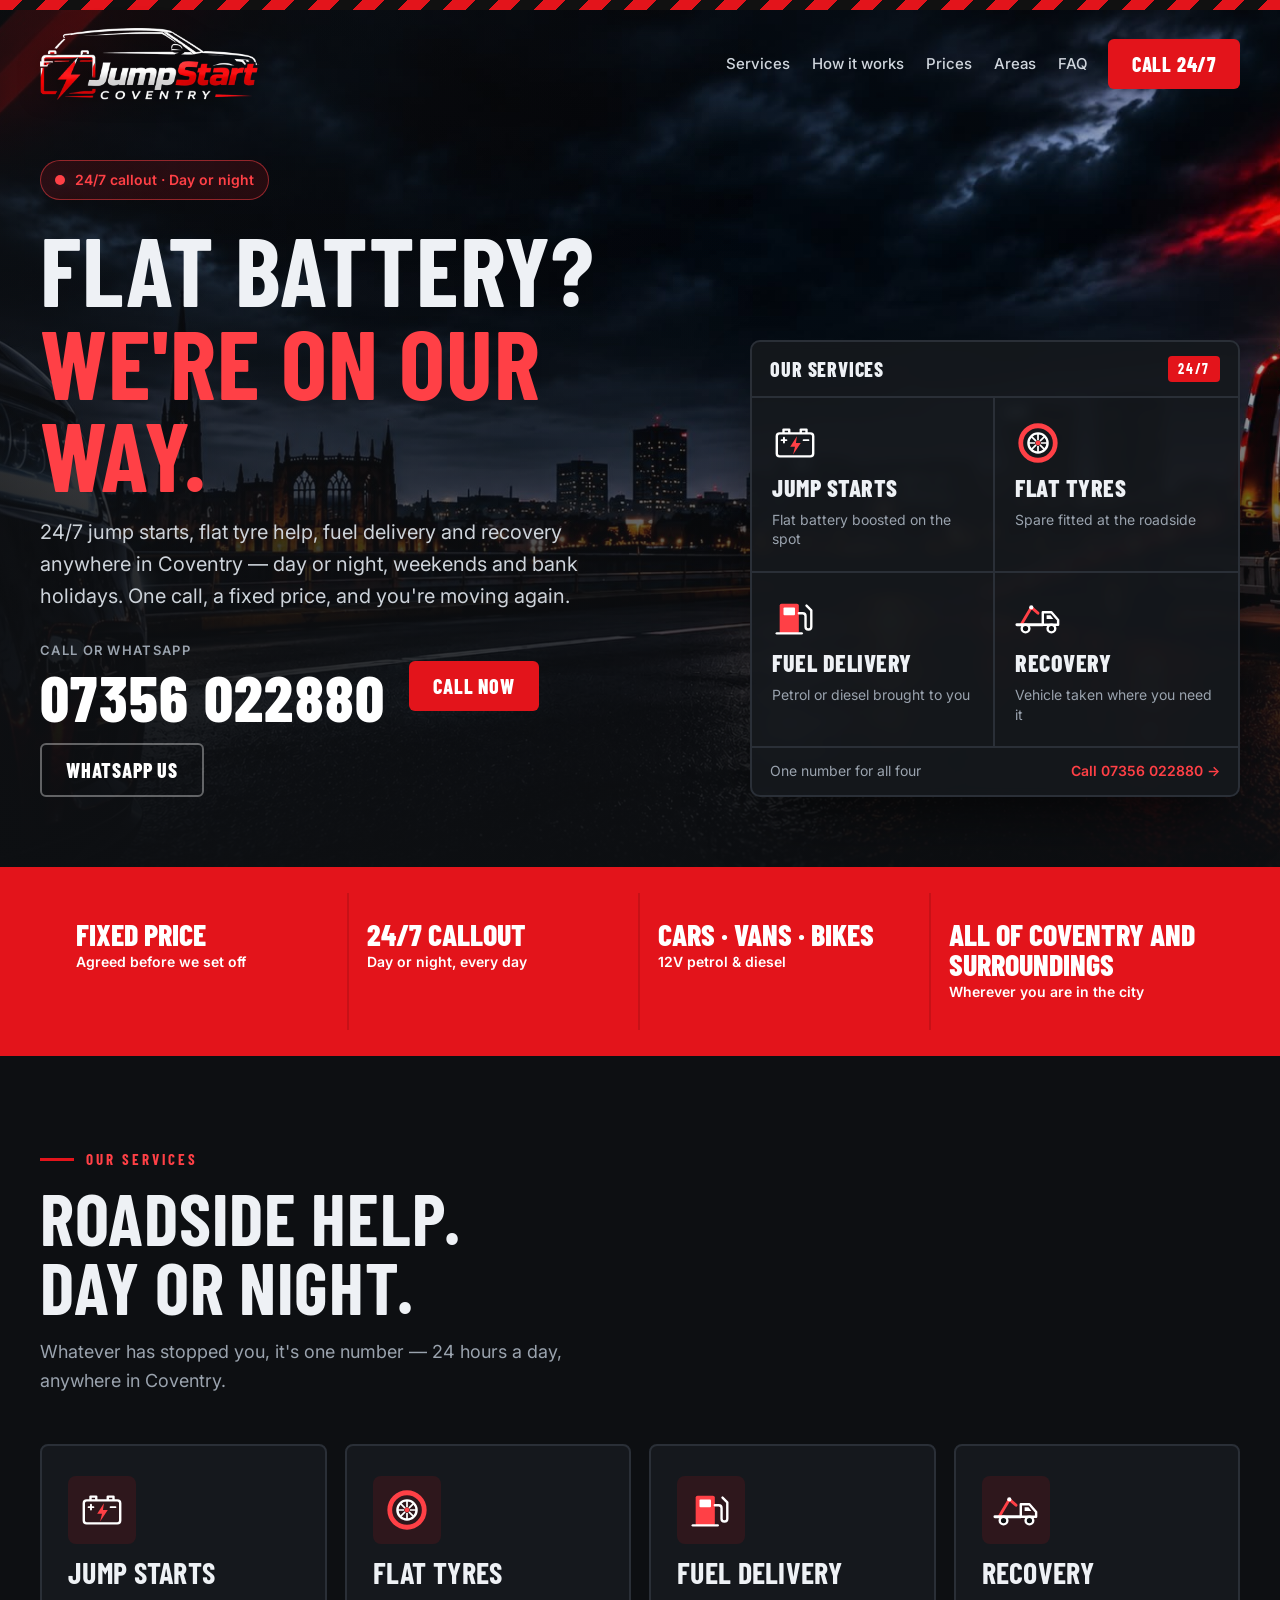
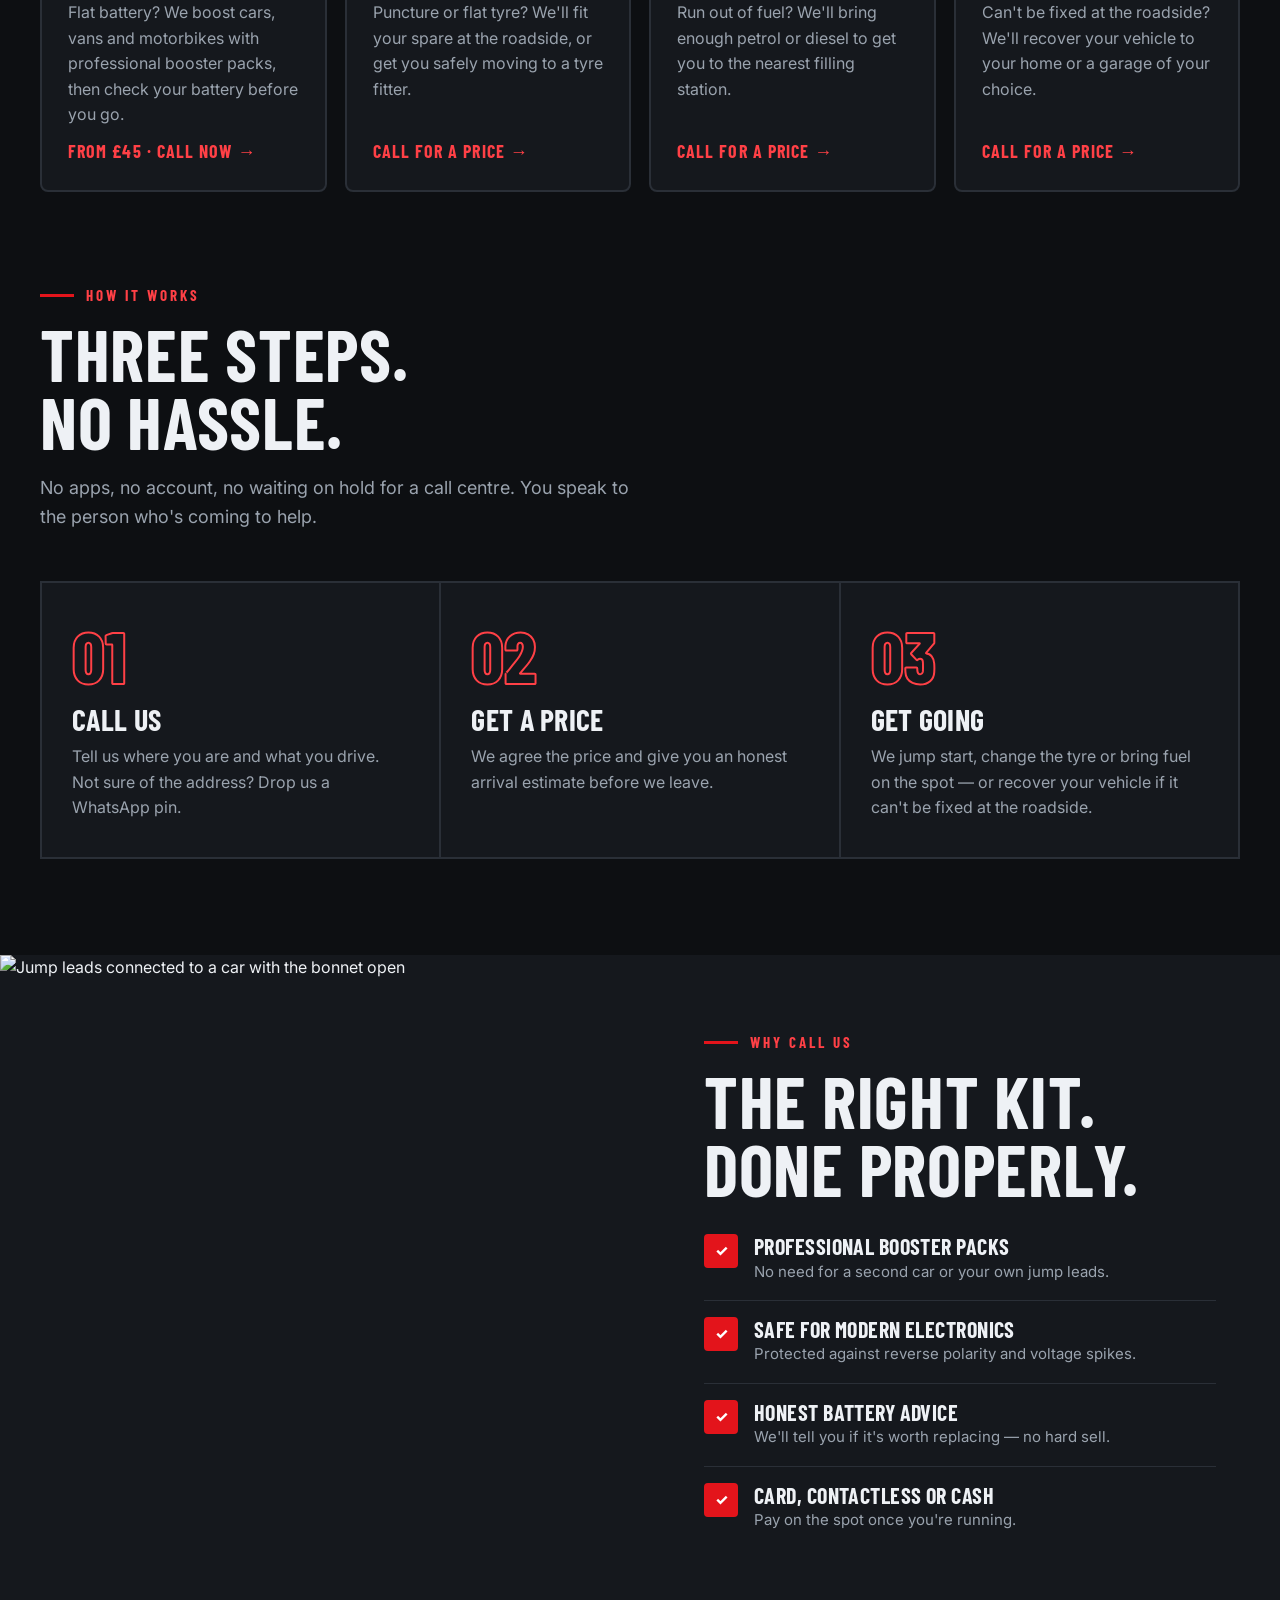
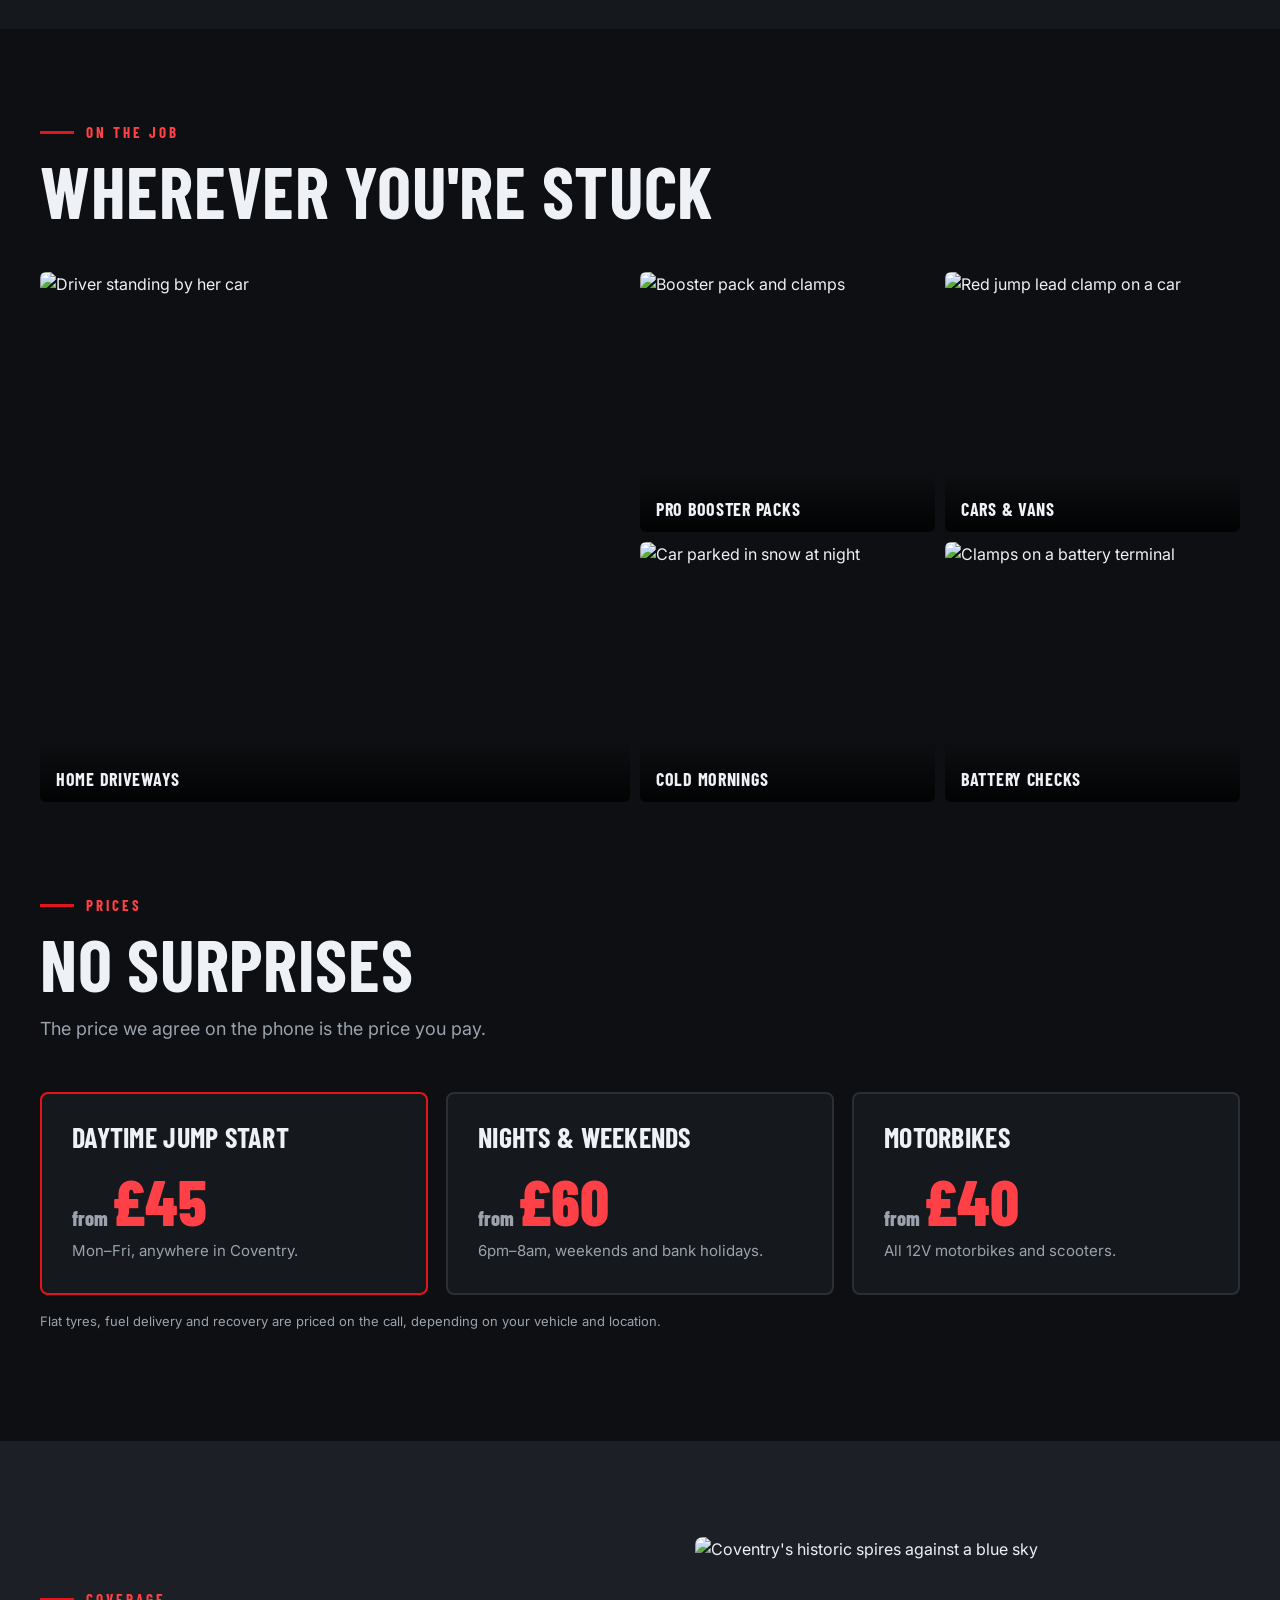
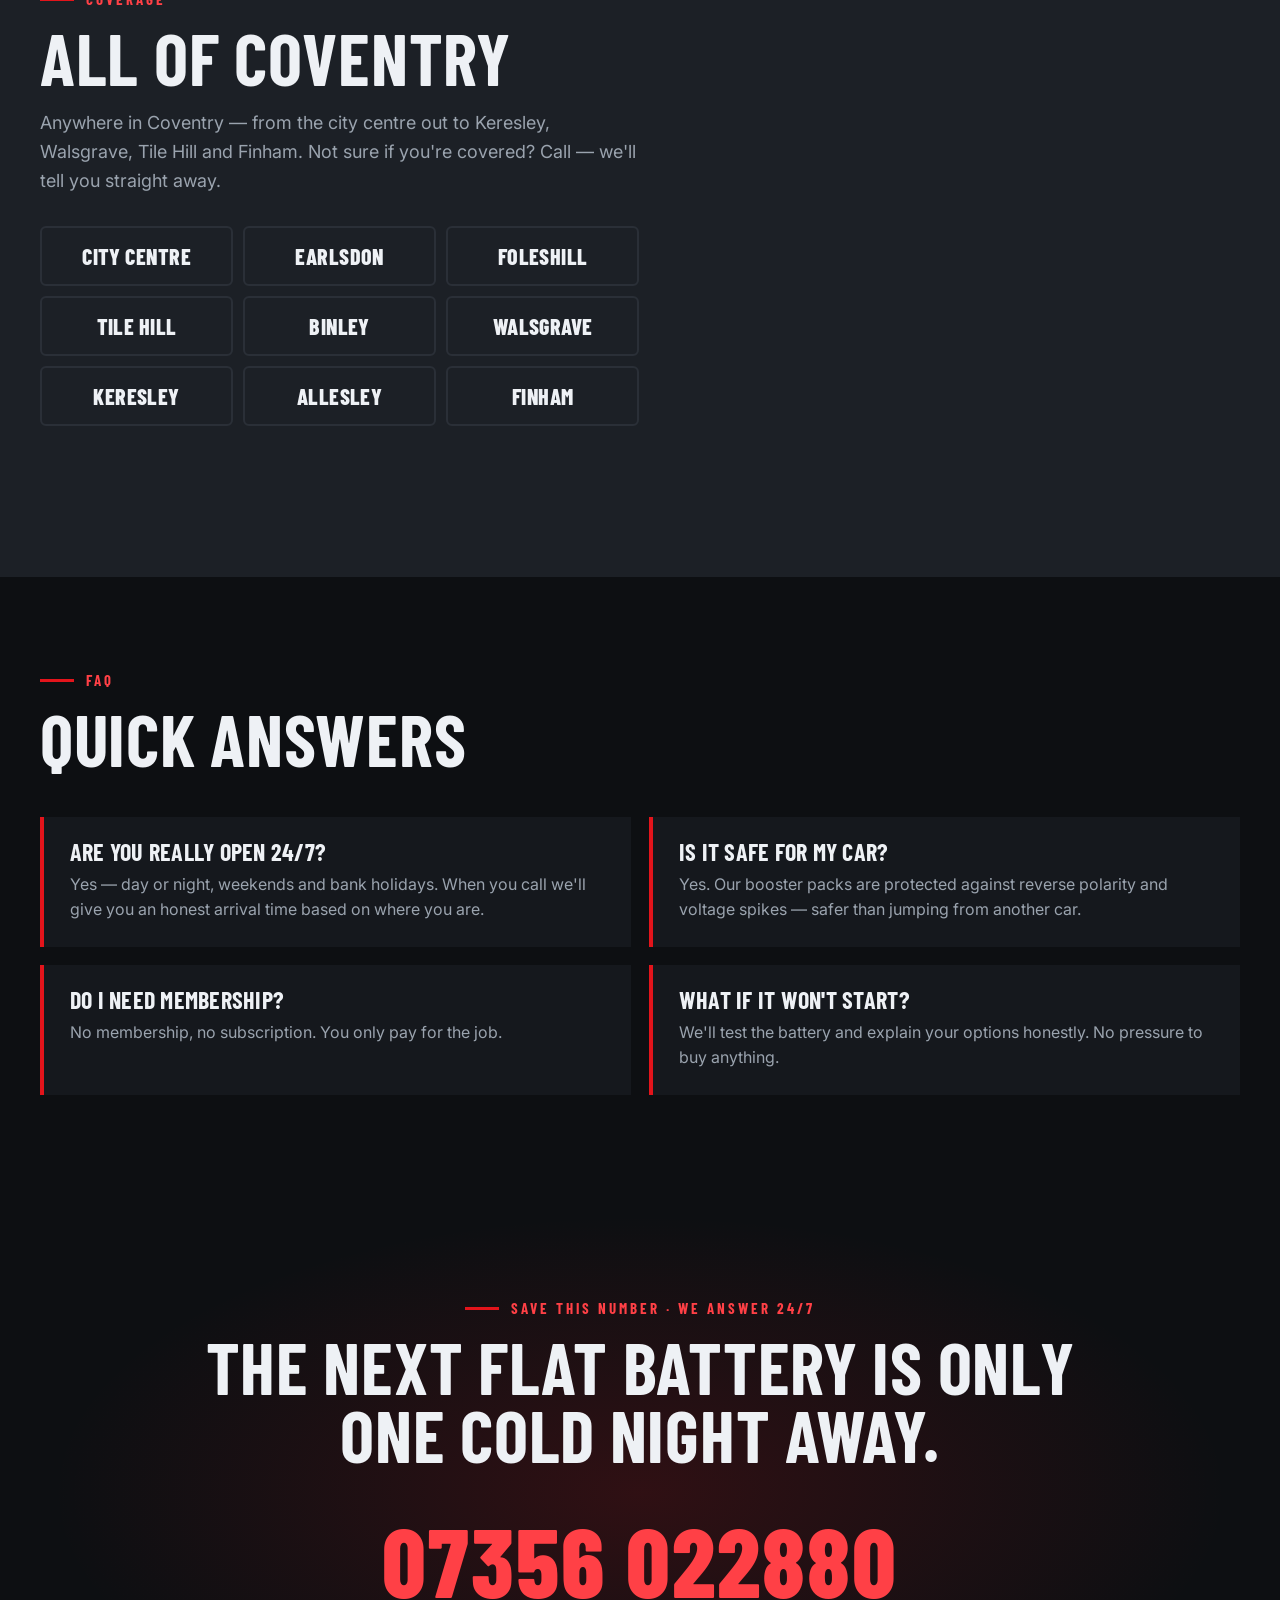
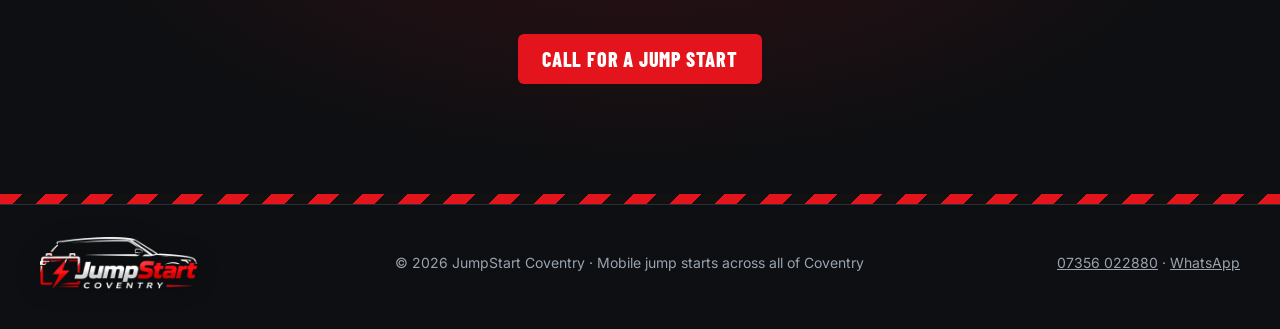
==== commit 339e46db: "Update service area description in index.html" ====
--- a/index.html
+++ b/index.html
@@ -240,7 +240,7 @@
       <div><b>Fixed price</b><span>Agreed before we set off</span></div>
       <div><b>24/7 callout</b><span>Day or night, every day</span></div>
       <div><b>Cars · Vans · Bikes</b><span>12V petrol &amp; diesel</span></div>
-      <div><b>All of Coventry</b><span>Wherever you are in the city</span></div>
+      <div><b>All of Coventry and Surroundings</b><span>Wherever you are in the city</span></div>
     </div>
   </div>
 
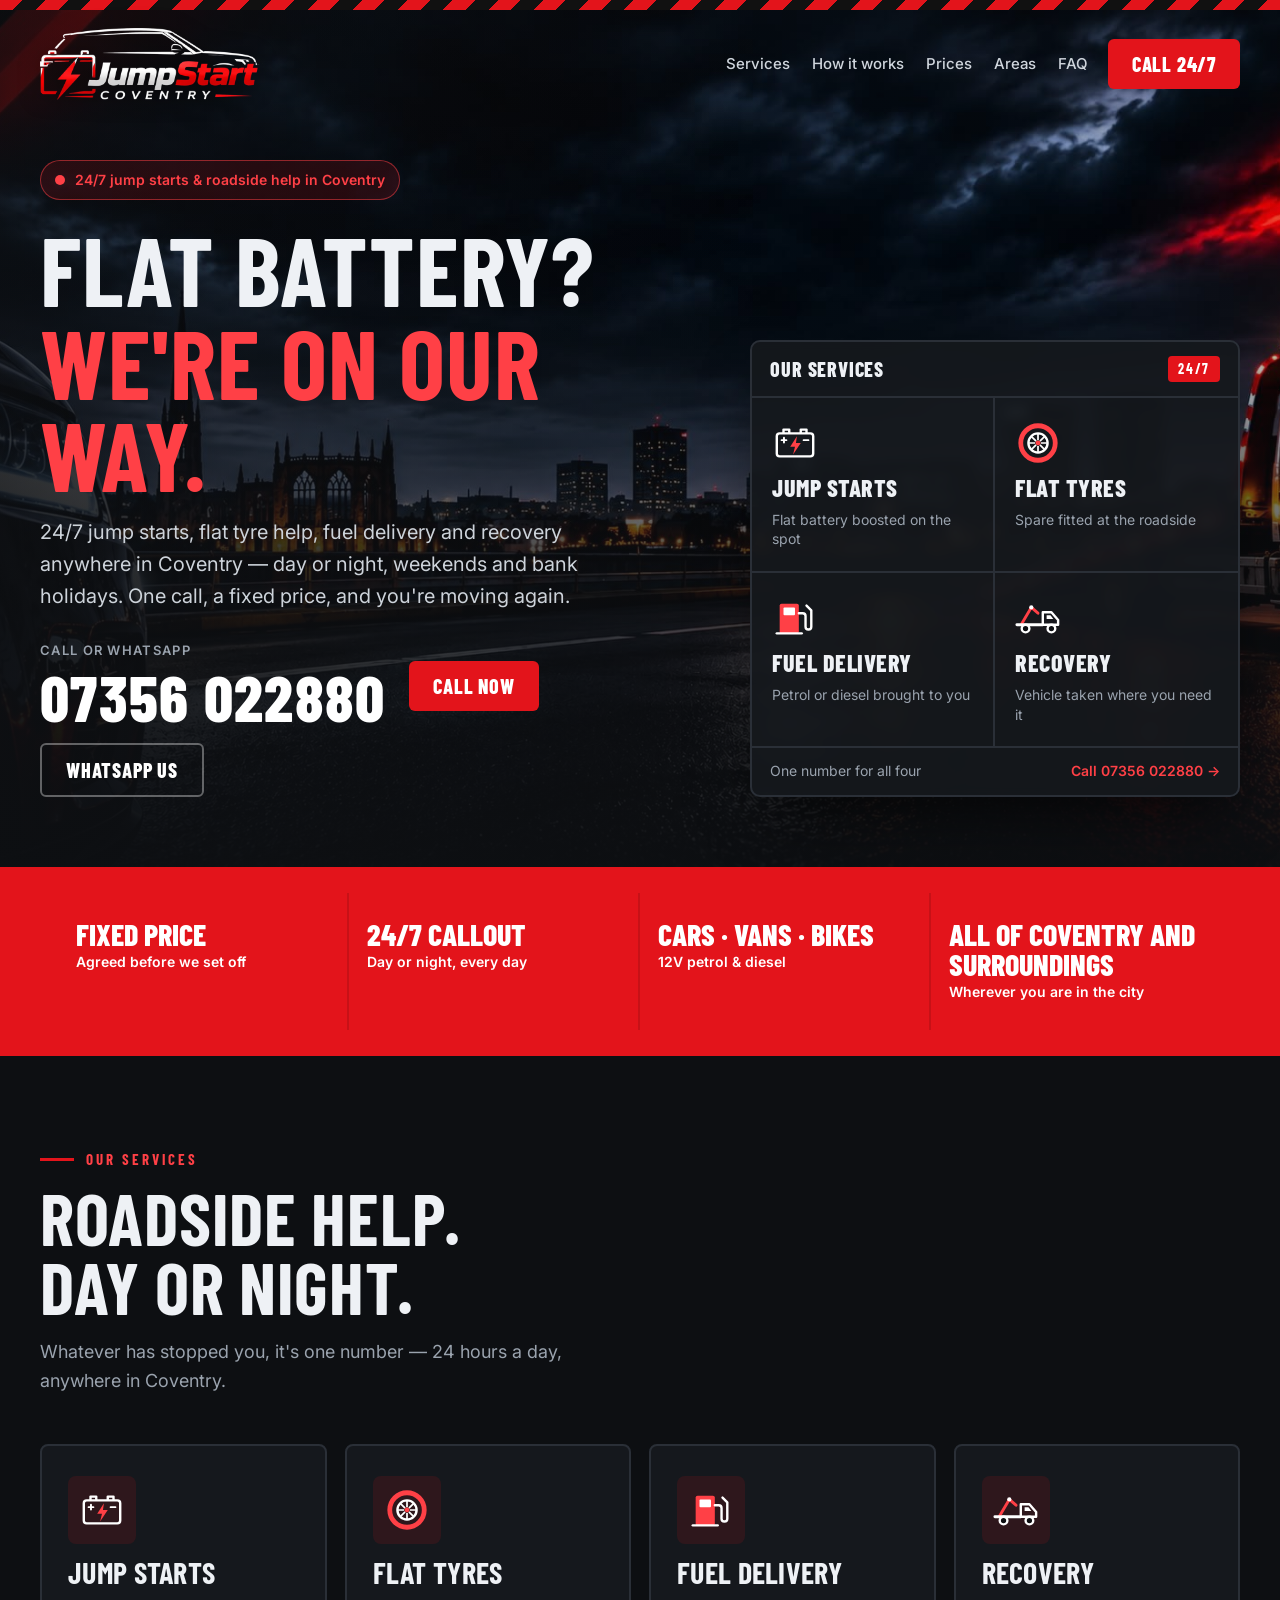
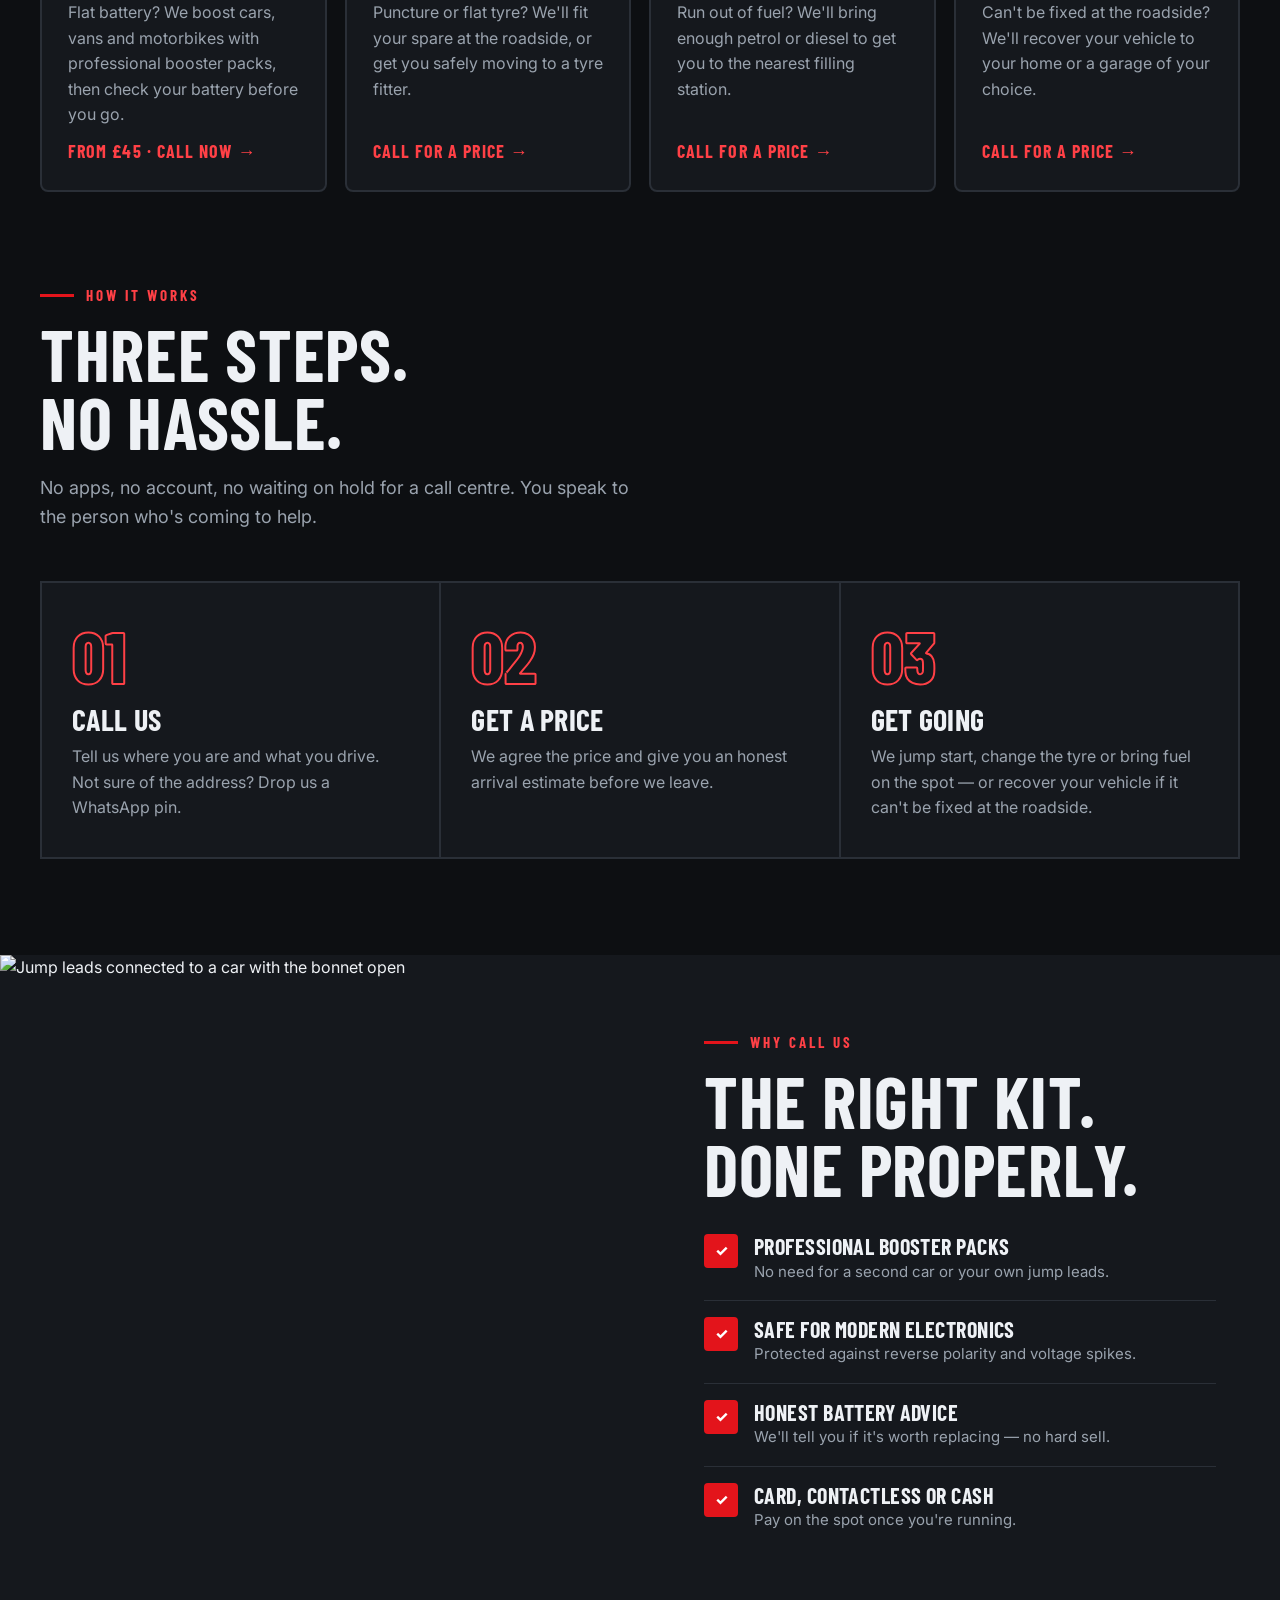
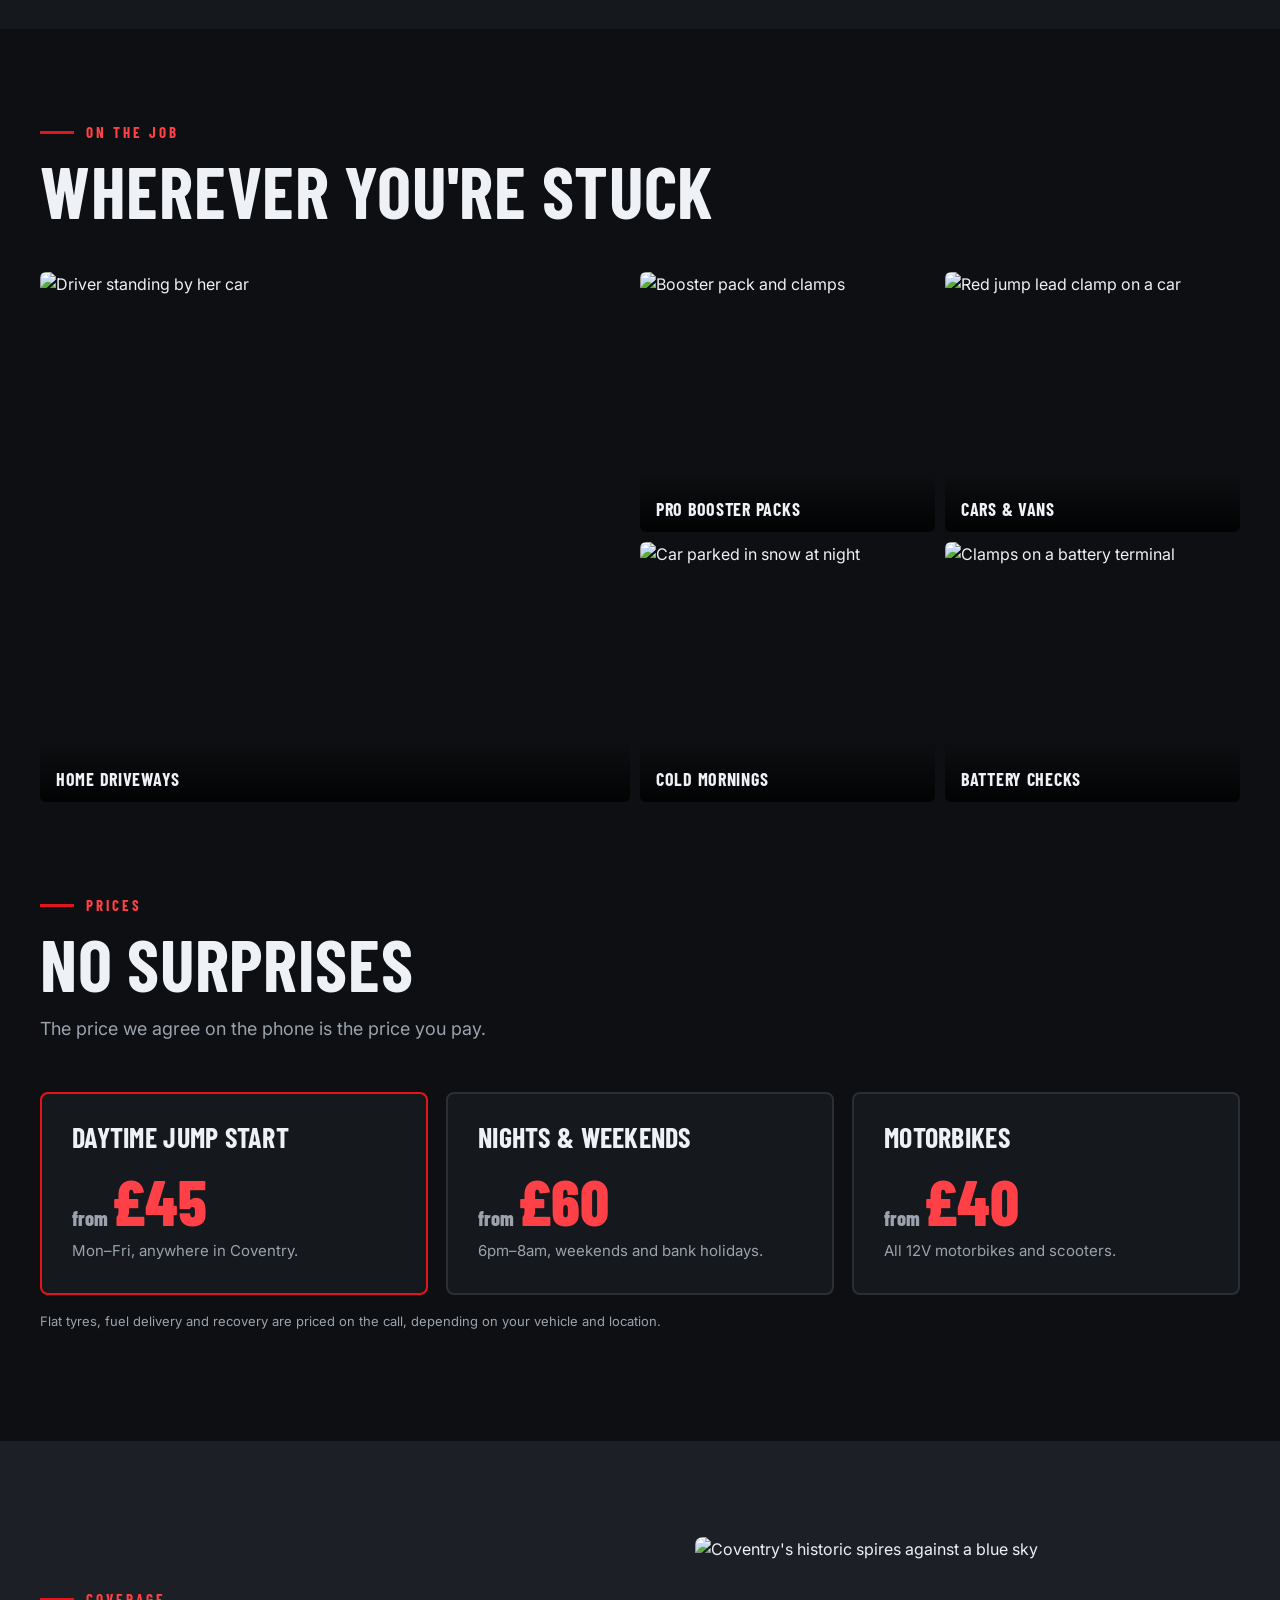
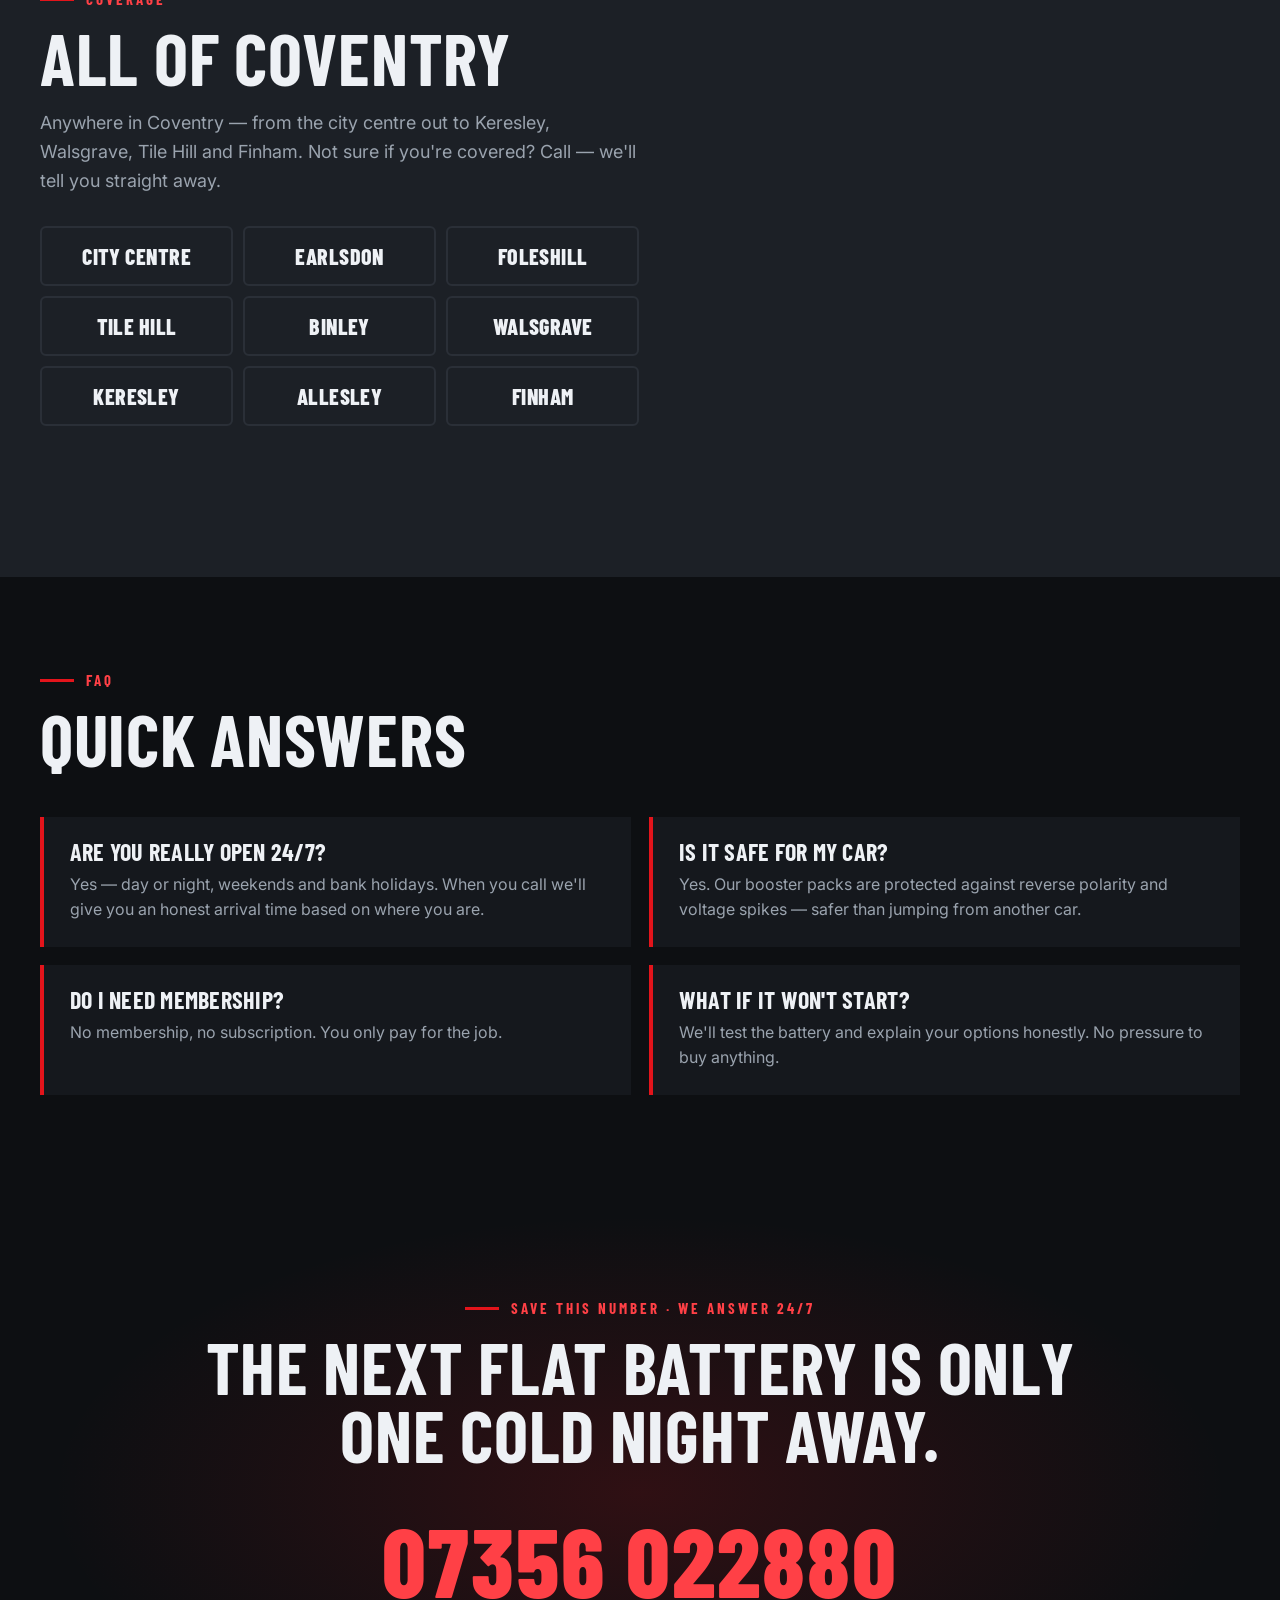
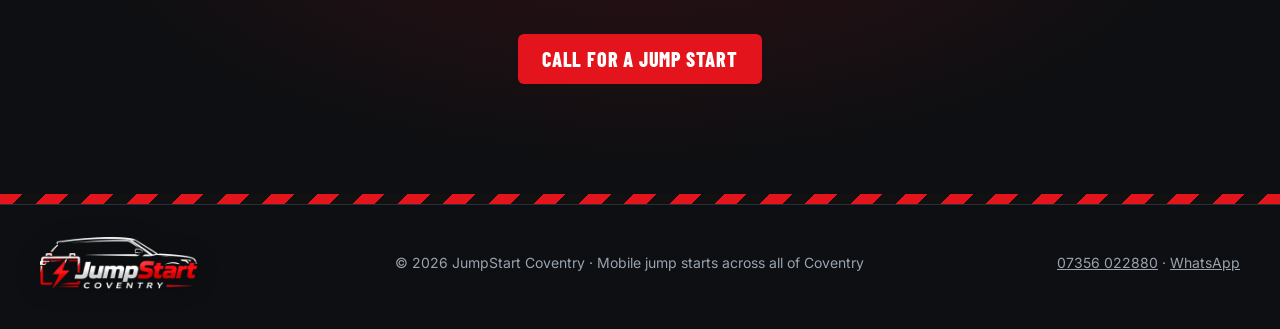
==== commit 418fbd2c: "Improve search visibility Add LocalBusiness structured data (24/7, Coventry, four services), keyword" ====
--- a/index.html
+++ b/index.html
@@ -3,7 +3,7 @@
 <head>
 <meta charset="utf-8">
 <meta name="viewport" content="width=device-width, initial-scale=1">
-<title>JumpStart Coventry | 24/7 Jump Starts, Tyres, Fuel &amp; Recovery</title>
+<title>Jump Start Coventry 24/7 | Flat Tyres, Fuel &amp; Recovery</title>
 <meta name="description" content="24/7 roadside help anywhere in Coventry: jump starts, flat tyres, fuel delivery and vehicle recovery. Call JumpStart Coventry on 07356 022880.">
 <link rel="canonical" href="https://jumpstartcoventry.co.uk/">
 <meta property="og:type" content="website">
@@ -12,6 +12,87 @@
 <meta property="og:description" content="24/7 roadside help anywhere in Coventry. Call 07356 022880.">
 <meta property="og:image" content="https://jumpstartcoventry.co.uk/hero.jpg">
 <meta name="theme-color" content="#0d0f12">
+<link rel="icon" href="favicon.ico" sizes="48x48">
+<link rel="icon" type="image/png" href="favicon.png" sizes="192x192">
+<link rel="apple-touch-icon" href="apple-touch-icon.png">
+<script type="application/ld+json">
+{
+  "@context": "https://schema.org",
+  "@type": "AutomotiveBusiness",
+  "@id": "https://jumpstartcoventry.co.uk/#business",
+  "name": "JumpStart Coventry",
+  "url": "https://jumpstartcoventry.co.uk/",
+  "logo": "https://jumpstartcoventry.co.uk/logo.png",
+  "image": "https://jumpstartcoventry.co.uk/hero.jpg",
+  "telephone": "+447356022880",
+  "description": "24/7 mobile jump starts, flat tyre help, fuel delivery and vehicle recovery anywhere in Coventry.",
+  "areaServed": {
+    "@type": "City",
+    "name": "Coventry",
+    "sameAs": "https://en.wikipedia.org/wiki/Coventry"
+  },
+  "openingHoursSpecification": [
+    {
+      "@type": "OpeningHoursSpecification",
+      "dayOfWeek": [
+        "Monday",
+        "Tuesday",
+        "Wednesday",
+        "Thursday",
+        "Friday",
+        "Saturday",
+        "Sunday"
+      ],
+      "opens": "00:00",
+      "closes": "23:59"
+    }
+  ],
+  "priceRange": "££",
+  "paymentAccepted": "Cash, Credit Card, Debit Card",
+  "hasOfferCatalog": {
+    "@type": "OfferCatalog",
+    "name": "Roadside services",
+    "itemListElement": [
+      {
+        "@type": "Offer",
+        "itemOffered": {
+          "@type": "Service",
+          "name": "Jump starts",
+          "description": "Mobile jump starts for flat batteries on cars, vans and motorbikes.",
+          "areaServed": "Coventry"
+        }
+      },
+      {
+        "@type": "Offer",
+        "itemOffered": {
+          "@type": "Service",
+          "name": "Flat tyres",
+          "description": "Roadside help with flat tyres and punctures.",
+          "areaServed": "Coventry"
+        }
+      },
+      {
+        "@type": "Offer",
+        "itemOffered": {
+          "@type": "Service",
+          "name": "Fuel delivery",
+          "description": "Emergency petrol or diesel delivered to you.",
+          "areaServed": "Coventry"
+        }
+      },
+      {
+        "@type": "Offer",
+        "itemOffered": {
+          "@type": "Service",
+          "name": "Vehicle recovery",
+          "description": "Recovery of your vehicle to your home or a garage.",
+          "areaServed": "Coventry"
+        }
+      }
+    ]
+  }
+}
+</script>
 <link rel="preconnect" href="https://fonts.googleapis.com">
 <link rel="preconnect" href="https://fonts.gstatic.com" crossorigin>
 <link href="https://fonts.googleapis.com/css2?family=Barlow+Condensed:wght@600;700;800&family=Inter:wght@400;500;600&display=swap" rel="stylesheet">
@@ -200,7 +281,7 @@
 <div class="hazard"></div>
 <header>
   <div class="wrap">
-    <a class="logo" href="#"><img src="logo.png" alt="JumpStart Coventry"></a>
+    <a class="logo" href="#"><img src="logo.png" width="720" height="232" alt="JumpStart Coventry"></a>
     <div class="head-right">
       <nav><a href="#services">Services</a><a href="#how">How it works</a><a href="#prices">Prices</a><a href="#areas">Areas</a><a href="#faq">FAQ</a></nav>
       <a class="btn btn-red" href="tel:+447356022880">Call 24/7</a>
@@ -210,10 +291,10 @@
 
 <main>
   <section class="hero">
-    <img src="hero.jpg" alt="Coventry skyline at night with a car and a recovery truck on a wet road">
+    <img src="hero.jpg" fetchpriority="high" alt="Coventry skyline at night with a car and a recovery truck on a wet road">
     <div class="wrap">
       <div class="hero-copy">
-        <span class="live"><span class="pulse"></span>24/7 callout · Day or night</span>
+        <span class="live"><span class="pulse"></span>24/7 jump starts &amp; roadside help in Coventry</span>
         <h1>Flat battery?<span>We're on our way.</span></h1>
         <p>24/7 jump starts, flat tyre help, fuel delivery and recovery anywhere in Coventry — day or night, weekends and bank holidays. One call, a fixed price, and you're moving again.</p>
         <div class="phone-row">
@@ -272,7 +353,7 @@
   </section>
 
   <div class="split">
-    <img src="https://images.unsplash.com/photo-1706899963791-519e86a93c1d?w=1400&q=80&auto=format&fit=crop" alt="Jump leads connected to a car with the bonnet open">
+    <img loading="lazy" decoding="async" src="https://images.unsplash.com/photo-1706899963791-519e86a93c1d?w=1400&q=80&auto=format&fit=crop" alt="Jump leads connected to a car with the bonnet open">
     <div class="content">
       <span class="label">Why call us</span>
       <h2 class="h2">The right kit.<br>Done properly.</h2>
@@ -290,11 +371,11 @@
       <span class="label">On the job</span>
       <h2 class="h2">Wherever you're stuck</h2>
       <div class="gallery">
-        <figure class="tall"><img src="https://images.unsplash.com/photo-1676904630439-08cb153a0a81?w=1200&q=80&auto=format&fit=crop" alt="Driver standing by her car"><figcaption>Home driveways</figcaption></figure>
-        <figure><img src="https://images.unsplash.com/photo-1535190458486-5fc153d35688?w=700&q=80&auto=format&fit=crop" alt="Booster pack and clamps"><figcaption>Pro booster packs</figcaption></figure>
-        <figure><img src="https://images.unsplash.com/photo-1693718641851-fd3ac0b7af4e?w=700&q=80&auto=format&fit=crop" alt="Red jump lead clamp on a car"><figcaption>Cars &amp; vans</figcaption></figure>
-        <figure><img src="https://images.unsplash.com/photo-1768157691833-5a78740b08d7?w=700&q=80&auto=format&fit=crop" alt="Car parked in snow at night"><figcaption>Cold mornings</figcaption></figure>
-        <figure><img src="https://images.unsplash.com/photo-1676337167091-88381125fe7e?w=700&q=80&auto=format&fit=crop" alt="Clamps on a battery terminal"><figcaption>Battery checks</figcaption></figure>
+        <figure class="tall"><img loading="lazy" decoding="async" src="https://images.unsplash.com/photo-1676904630439-08cb153a0a81?w=1200&q=80&auto=format&fit=crop" alt="Driver standing by her car"><figcaption>Home driveways</figcaption></figure>
+        <figure><img loading="lazy" decoding="async" src="https://images.unsplash.com/photo-1535190458486-5fc153d35688?w=700&q=80&auto=format&fit=crop" alt="Booster pack and clamps"><figcaption>Pro booster packs</figcaption></figure>
+        <figure><img loading="lazy" decoding="async" src="https://images.unsplash.com/photo-1693718641851-fd3ac0b7af4e?w=700&q=80&auto=format&fit=crop" alt="Red jump lead clamp on a car"><figcaption>Cars &amp; vans</figcaption></figure>
+        <figure><img loading="lazy" decoding="async" src="https://images.unsplash.com/photo-1768157691833-5a78740b08d7?w=700&q=80&auto=format&fit=crop" alt="Car parked in snow at night"><figcaption>Cold mornings</figcaption></figure>
+        <figure><img loading="lazy" decoding="async" src="https://images.unsplash.com/photo-1676337167091-88381125fe7e?w=700&q=80&auto=format&fit=crop" alt="Clamps on a battery terminal"><figcaption>Battery checks</figcaption></figure>
       </div>
     </div>
   </section>
@@ -321,7 +402,7 @@
         <p class="sub">Anywhere in Coventry — from the city centre out to Keresley, Walsgrave, Tile Hill and Finham. Not sure if you're covered? Call — we'll tell you straight away.</p>
         <div class="codes"><div>City Centre</div><div>Earlsdon</div><div>Foleshill</div><div>Tile Hill</div><div>Binley</div><div>Walsgrave</div><div>Keresley</div><div>Allesley</div><div>Finham</div></div>
       </div>
-      <img src="https://images.unsplash.com/photo-1597585444106-9f9b034b9b53?w=1000&q=80&auto=format&fit=crop" alt="Coventry's historic spires against a blue sky">
+      <img loading="lazy" decoding="async" src="https://images.unsplash.com/photo-1597585444106-9f9b034b9b53?w=1000&q=80&auto=format&fit=crop" alt="Coventry's historic spires against a blue sky">
     </div>
   </section>
 
@@ -351,7 +432,7 @@
 <div class="hazard"></div>
 <footer>
   <div class="wrap">
-    <a class="logo footer-logo" href="#"><img src="logo.png" alt="JumpStart Coventry"></a>
+    <a class="logo footer-logo" href="#"><img src="logo.png" width="720" height="232" alt="JumpStart Coventry"></a>
     <span>© 2026 JumpStart Coventry · Mobile jump starts across all of Coventry</span>
     <span><a href="tel:+447356022880">07356 022880</a> · <a href="https://wa.me/447356022880">WhatsApp</a></span>
   </div>
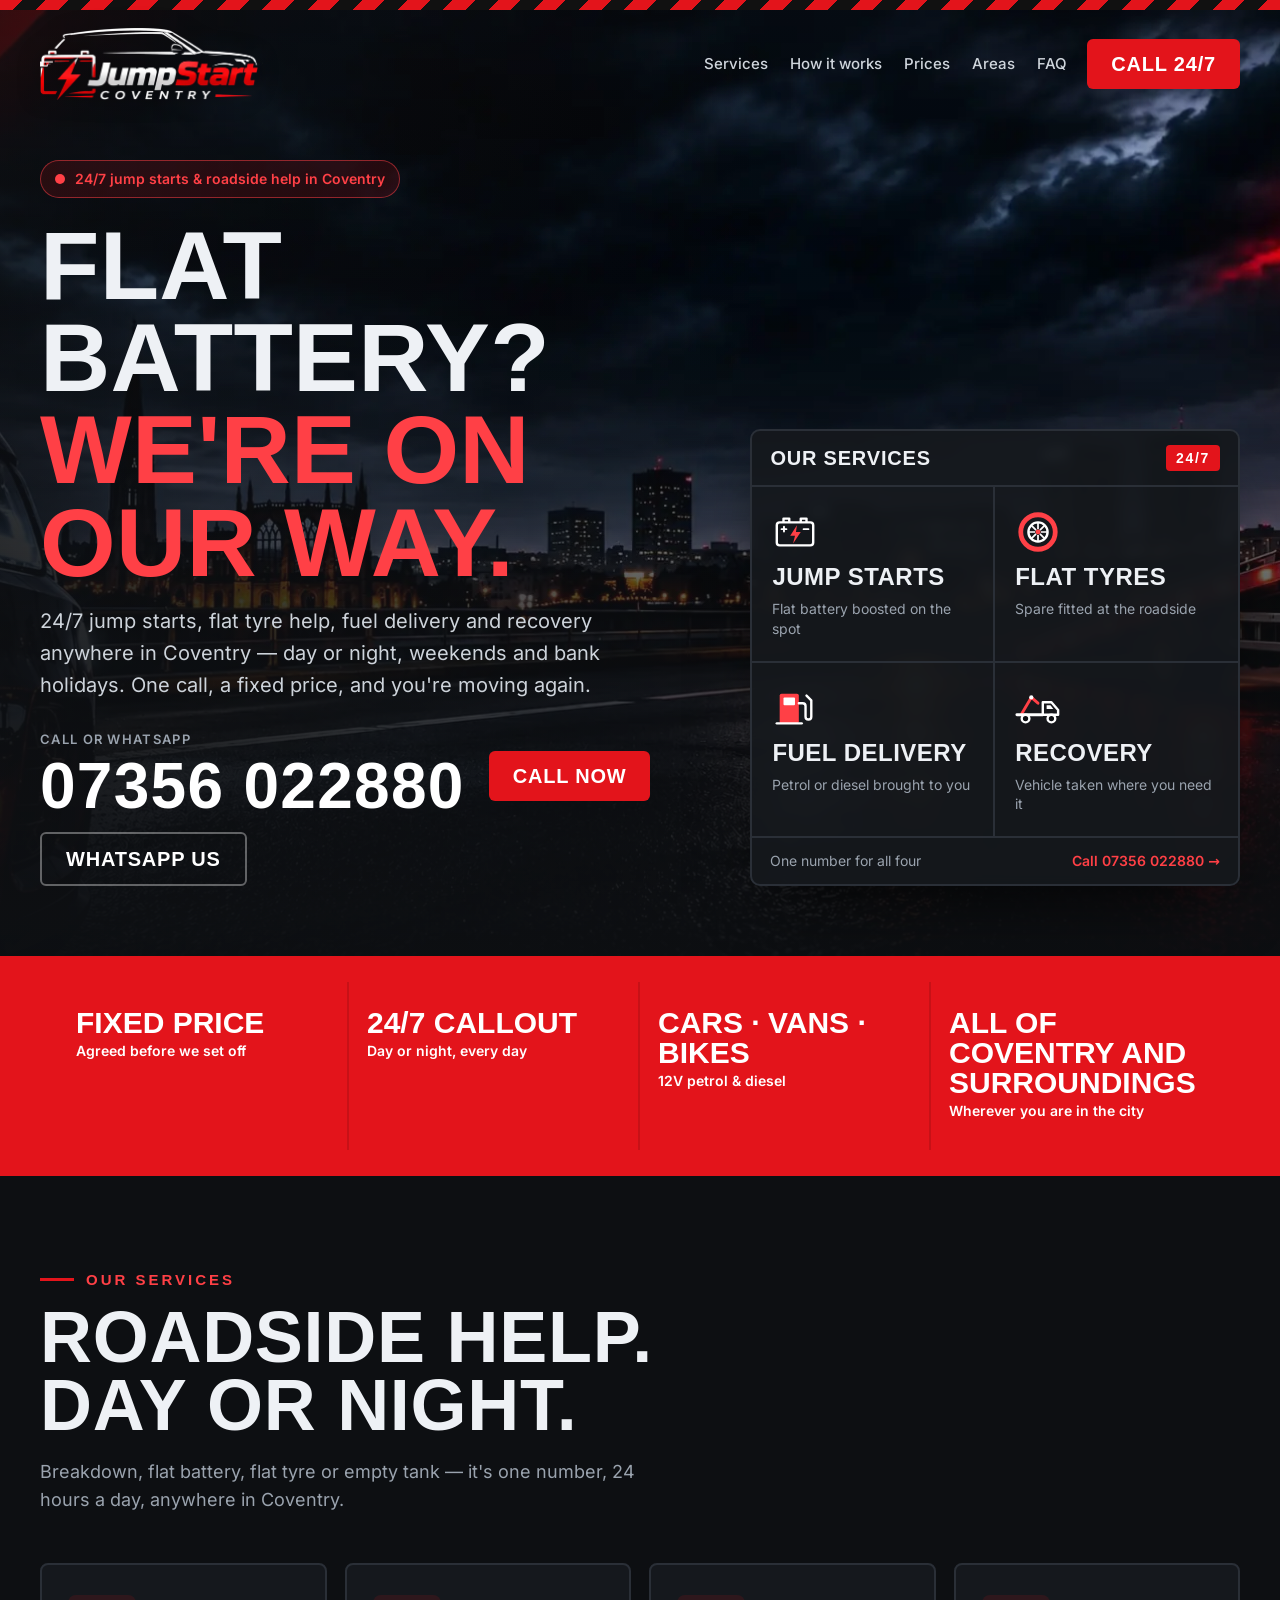
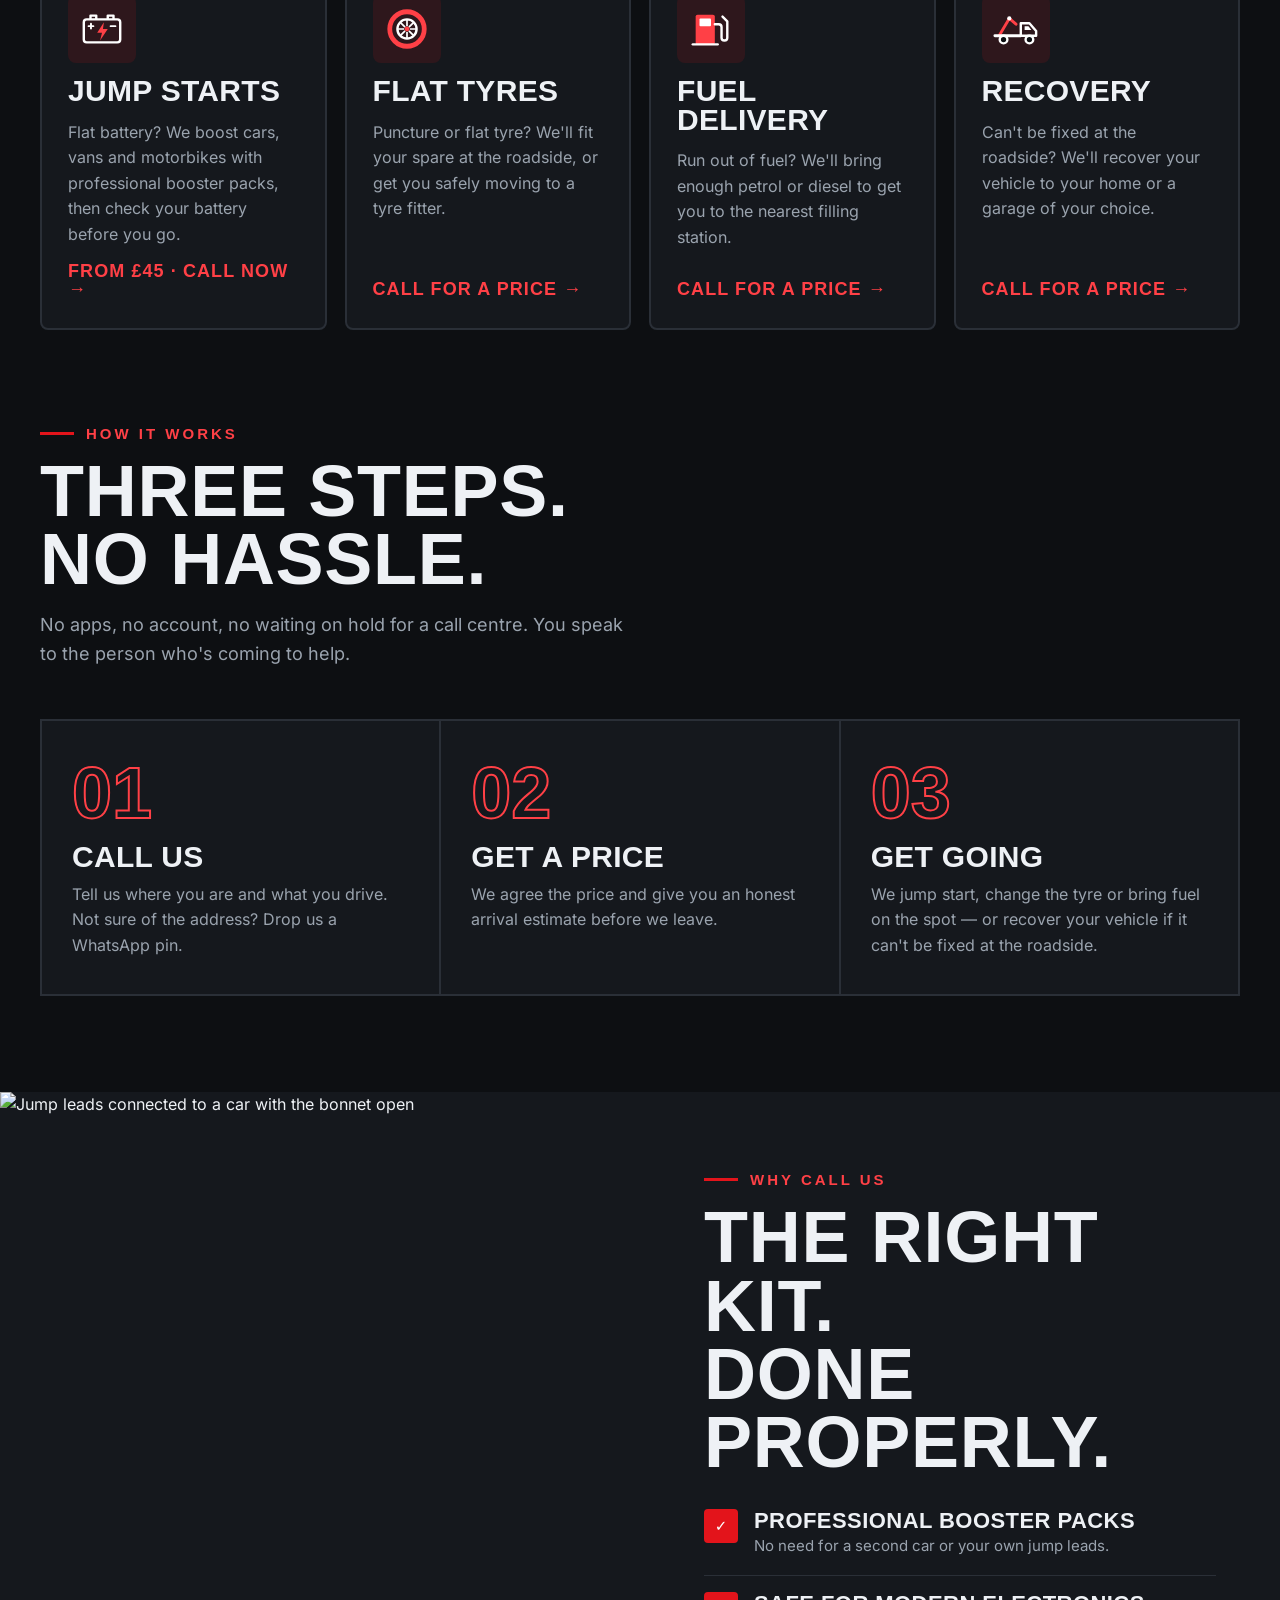
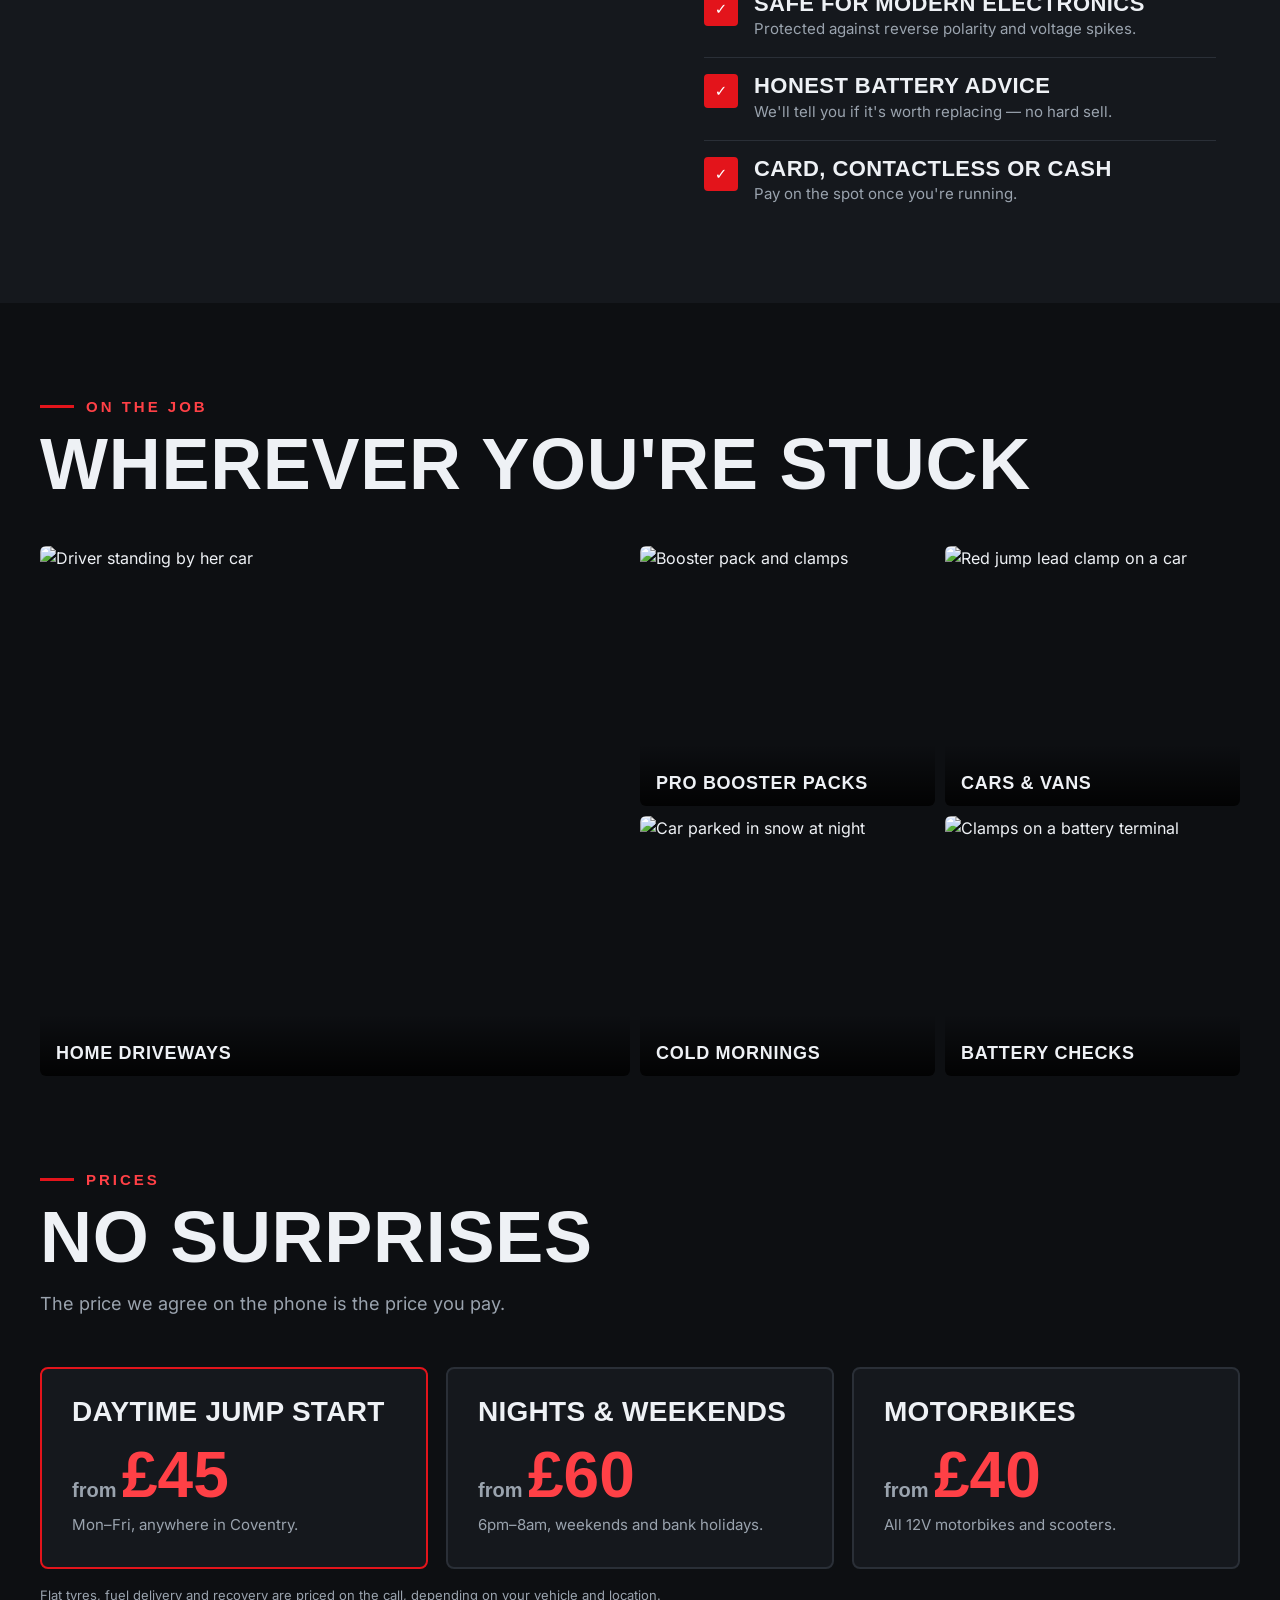
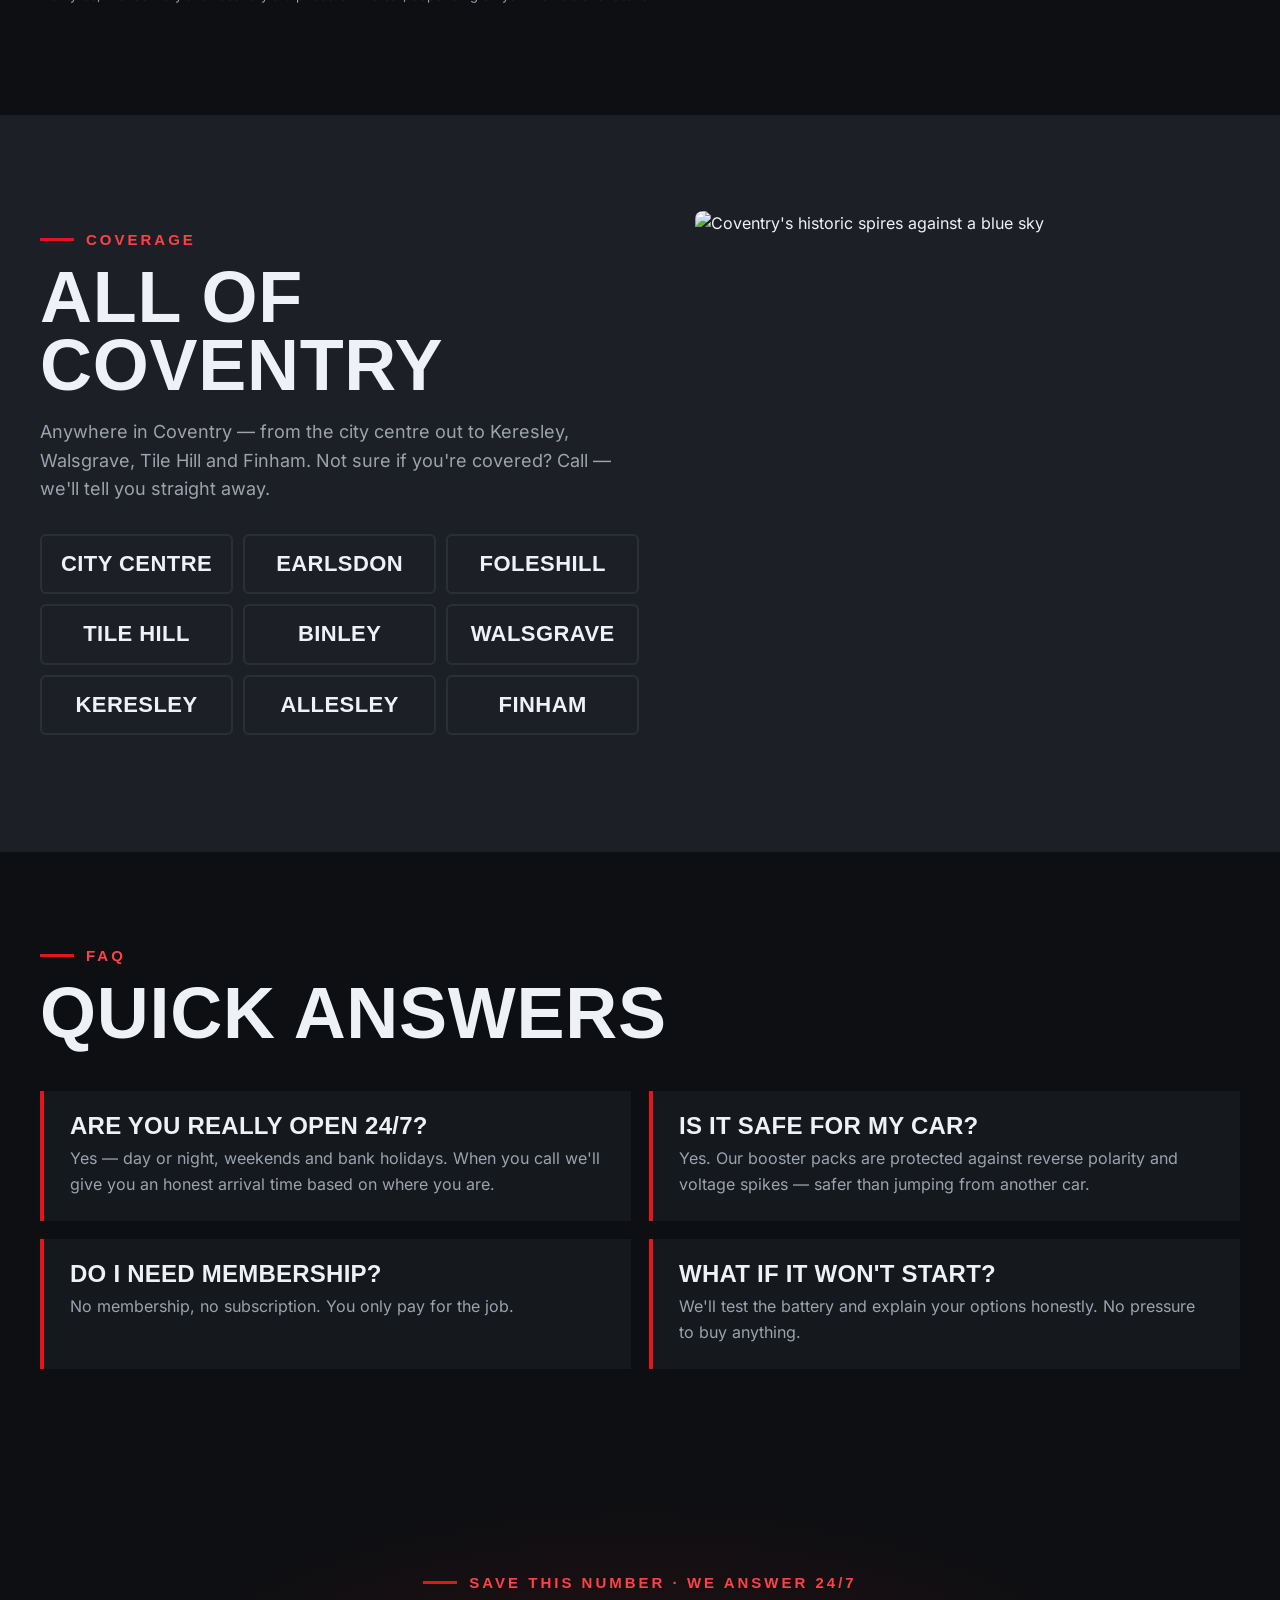
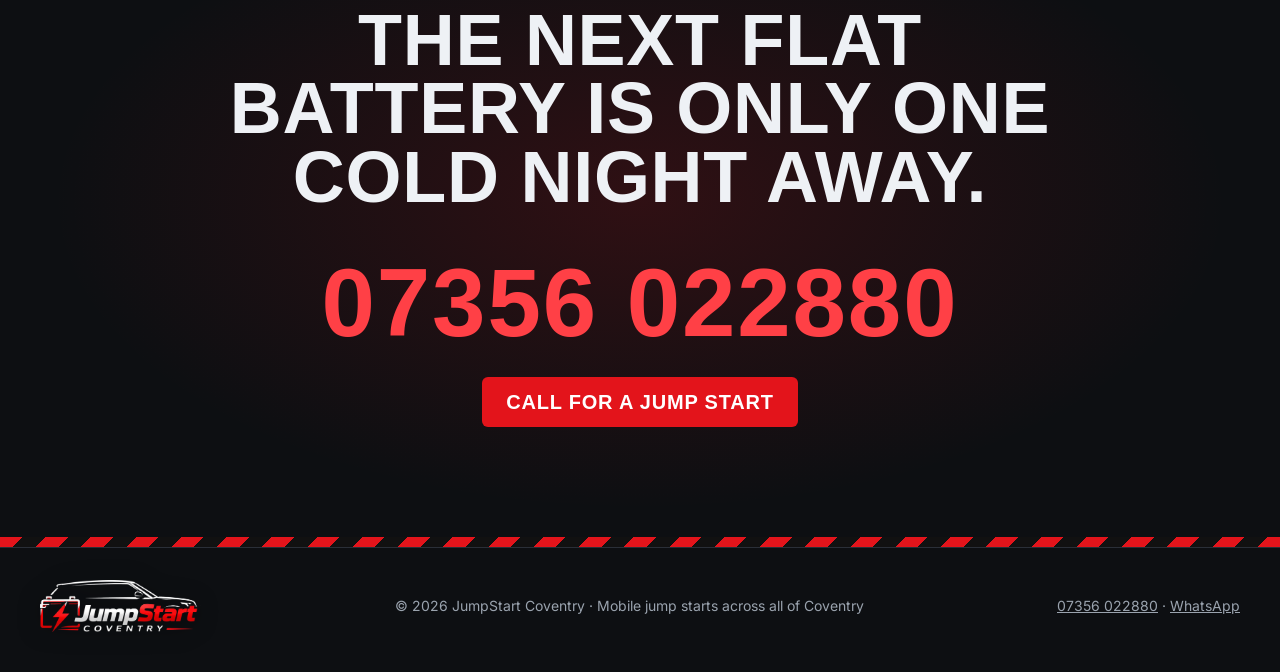
==== commit f346c5e2: "Speed and SEO fixes from site audit Self-host fonts (fixes mobile layout shift and render-blocking)," ====
--- a/index.html
+++ b/index.html
@@ -4,13 +4,17 @@
 <meta charset="utf-8">
 <meta name="viewport" content="width=device-width, initial-scale=1">
 <title>Jump Start Coventry 24/7 | Flat Tyres, Fuel &amp; Recovery</title>
-<meta name="description" content="24/7 roadside help anywhere in Coventry: jump starts, flat tyres, fuel delivery and vehicle recovery. Call JumpStart Coventry on 07356 022880.">
+<meta name="description" content="24/7 breakdown help anywhere in Coventry: jump starts, flat tyres, fuel delivery and vehicle recovery. Call JumpStart Coventry on 07356 022880.">
 <link rel="canonical" href="https://jumpstartcoventry.co.uk/">
 <meta property="og:type" content="website">
 <meta property="og:url" content="https://jumpstartcoventry.co.uk/">
 <meta property="og:title" content="JumpStart Coventry | 24/7 Jump Starts, Tyres, Fuel &amp; Recovery">
 <meta property="og:description" content="24/7 roadside help anywhere in Coventry. Call 07356 022880.">
 <meta property="og:image" content="https://jumpstartcoventry.co.uk/hero.jpg">
+<meta name="twitter:card" content="summary_large_image">
+<meta name="twitter:title" content="Jump Start Coventry 24/7 | Flat Tyres, Fuel &amp; Recovery">
+<meta name="twitter:description" content="24/7 breakdown help anywhere in Coventry. Call 07356 022880.">
+<meta name="twitter:image" content="https://jumpstartcoventry.co.uk/hero.jpg">
 <meta name="theme-color" content="#0d0f12">
 <link rel="icon" href="favicon.ico" sizes="48x48">
 <link rel="icon" type="image/png" href="favicon.png" sizes="192x192">
@@ -25,6 +29,17 @@
   "logo": "https://jumpstartcoventry.co.uk/logo.png",
   "image": "https://jumpstartcoventry.co.uk/hero.jpg",
   "telephone": "+447356022880",
+  "address": {
+    "@type": "PostalAddress",
+    "addressLocality": "Coventry",
+    "addressRegion": "West Midlands",
+    "addressCountry": "GB"
+  },
+  "geo": {
+    "@type": "GeoCoordinates",
+    "latitude": 52.40656,
+    "longitude": -1.51217
+  },
   "description": "24/7 mobile jump starts, flat tyre help, fuel delivery and vehicle recovery anywhere in Coventry.",
   "areaServed": {
     "@type": "City",
@@ -93,10 +108,14 @@
   }
 }
 </script>
-<link rel="preconnect" href="https://fonts.googleapis.com">
-<link rel="preconnect" href="https://fonts.gstatic.com" crossorigin>
-<link href="https://fonts.googleapis.com/css2?family=Barlow+Condensed:wght@600;700;800&family=Inter:wght@400;500;600&display=swap" rel="stylesheet">
+<link rel="preload" href="fonts/barlow-condensed-800.woff2" as="font" type="font/woff2" crossorigin>
+<link rel="preload" href="fonts/inter-var.woff2" as="font" type="font/woff2" crossorigin>
+<link rel="preload" as="image" type="image/webp" imagesrcset="hero-960.webp 960w, hero.webp 1672w" imagesizes="100vw" fetchpriority="high">
 <style>
+  @font-face { font-family: "Barlow Condensed"; font-style: normal; font-weight: 600; font-display: swap; src: url(fonts/barlow-condensed-600.woff2) format("woff2"); }
+  @font-face { font-family: "Barlow Condensed"; font-style: normal; font-weight: 700; font-display: swap; src: url(fonts/barlow-condensed-700.woff2) format("woff2"); }
+  @font-face { font-family: "Barlow Condensed"; font-style: normal; font-weight: 800; font-display: swap; src: url(fonts/barlow-condensed-800.woff2) format("woff2"); }
+  @font-face { font-family: "Inter"; font-style: normal; font-weight: 400 600; font-display: swap; src: url(fonts/inter-var.woff2) format("woff2"); }
   :root {
     --bg: #0d0f12;
     --panel: #15181d;
@@ -133,7 +152,8 @@
   .btn-o:hover { border-color: var(--red-text); color: var(--red-text); }
 
   .hero { position: relative; min-height: 92vh; display: flex; align-items: flex-end; padding: 150px 0 70px; overflow: hidden; }
-  .hero > img { position: absolute; inset: 0; width: 100%; height: 100%; object-fit: cover; object-position: center 40%; }
+  .hero > picture { position: absolute; inset: 0; }
+  .hero > picture img { width: 100%; height: 100%; object-fit: cover; object-position: center 40%; }
   .hero::before { content: ""; position: absolute; inset: 0; background: linear-gradient(180deg, rgba(13,15,18,.35) 0%, rgba(13,15,18,.05) 28%, rgba(13,15,18,.7) 66%, rgba(13,15,18,.97) 100%), linear-gradient(90deg, rgba(13,15,18,.75), transparent 60%); z-index: 1; }
   .hero .wrap { position: relative; z-index: 2; display: grid; grid-template-columns: minmax(0, 1.15fr) minmax(0, .85fr); gap: 48px; align-items: end; }
 
@@ -163,8 +183,10 @@
   .live { display: inline-flex; align-items: center; gap: 10px; background: rgba(227,20,27,.14); border: 1px solid rgba(255,64,70,.5); color: var(--red-text); padding: 8px 14px; border-radius: 999px; font-weight: 600; font-size: 14px; }
   .pulse { width: 10px; height: 10px; border-radius: 50%; background: var(--red-text); animation: p 1.6s infinite; }
   @keyframes p { 0% { box-shadow: 0 0 0 0 rgba(255,64,70,.6); } 100% { box-shadow: 0 0 0 14px rgba(255,64,70,0); } }
-  .hero h1 { font-size: clamp(52px, 7.6vw, 108px); margin: 22px 0 16px; max-width: 900px; }
-  .hero h1 span { color: var(--red-text); display: block; }
+  .hero h1 { margin: 0 0 16px; }
+  .hero h1 .live { font-family: Inter, system-ui, sans-serif; text-transform: none; letter-spacing: 0; line-height: 1.4; }
+  .hero h1 .display { display: block; font-size: clamp(52px, 7.6vw, 108px); margin-top: 22px; max-width: 900px; }
+  .hero h1 .display span { color: var(--red-text); display: block; }
   .hero p { font-size: 20px; color: #cdd3da; max-width: 560px; margin: 0 0 32px; }
   .phone-row { display: flex; gap: 14px; flex-wrap: wrap; align-items: center; }
   .phone-big { font: 800 clamp(40px, 6vw, 64px)/1 "Barlow Condensed", sans-serif; color: #fff; text-decoration: none; letter-spacing: .02em; margin-right: 10px; }
@@ -281,7 +303,7 @@
 <div class="hazard"></div>
 <header>
   <div class="wrap">
-    <a class="logo" href="#"><img src="logo.png" width="720" height="232" alt="JumpStart Coventry"></a>
+    <a class="logo" href="#"><picture><source srcset="logo.webp" type="image/webp"><img src="logo-sm.png" width="450" height="145" alt="JumpStart Coventry"></picture></a>
     <div class="head-right">
       <nav><a href="#services">Services</a><a href="#how">How it works</a><a href="#prices">Prices</a><a href="#areas">Areas</a><a href="#faq">FAQ</a></nav>
       <a class="btn btn-red" href="tel:+447356022880">Call 24/7</a>
@@ -291,11 +313,10 @@
 
 <main>
   <section class="hero">
-    <img src="hero.jpg" fetchpriority="high" alt="Coventry skyline at night with a car and a recovery truck on a wet road">
+    <picture><source srcset="hero-960.webp 960w, hero.webp 1672w" sizes="100vw" type="image/webp"><img src="hero.jpg" fetchpriority="high" width="1672" height="941" alt="Coventry skyline at night with a car and a recovery truck on a wet road"></picture>
     <div class="wrap">
       <div class="hero-copy">
-        <span class="live"><span class="pulse"></span>24/7 jump starts &amp; roadside help in Coventry</span>
-        <h1>Flat battery?<span>We're on our way.</span></h1>
+        <h1><span class="live"><span class="pulse"></span>24/7 jump starts &amp; roadside help in Coventry</span><span class="display">Flat battery?<span>We're on our way.</span></span></h1>
         <p>24/7 jump starts, flat tyre help, fuel delivery and recovery anywhere in Coventry — day or night, weekends and bank holidays. One call, a fixed price, and you're moving again.</p>
         <div class="phone-row">
           <a class="phone-big" href="tel:+447356022880"><small>Call or WhatsApp</small>07356 022880</a>
@@ -329,7 +350,7 @@
     <div class="wrap">
       <span class="label">Our services</span>
       <h2 class="h2">Roadside help.<br>Day or night.</h2>
-      <p class="sub">Whatever has stopped you, it's one number &mdash; 24 hours a day, anywhere in Coventry.</p>
+      <p class="sub">Breakdown, flat battery, flat tyre or empty tank &mdash; it's one number, 24 hours a day, anywhere in Coventry.</p>
       <div class="services-grid">
         <article class="svc-card"><div class="ic"><svg aria-hidden="true"><use href="#i-battery"/></svg></div><h3>Jump starts</h3><p>Flat battery? We boost cars, vans and motorbikes with professional booster packs, then check your battery before you go.</p><a class="more" href="tel:+447356022880">From &pound;45 &middot; Call now &rarr;</a></article>
         <article class="svc-card"><div class="ic"><svg aria-hidden="true"><use href="#i-tyre"/></svg></div><h3>Flat tyres</h3><p>Puncture or flat tyre? We'll fit your spare at the roadside, or get you safely moving to a tyre fitter.</p><a class="more" href="tel:+447356022880">Call for a price &rarr;</a></article>
@@ -432,7 +453,7 @@
 <div class="hazard"></div>
 <footer>
   <div class="wrap">
-    <a class="logo footer-logo" href="#"><img src="logo.png" width="720" height="232" alt="JumpStart Coventry"></a>
+    <a class="logo footer-logo" href="#"><picture><source srcset="logo.webp" type="image/webp"><img src="logo-sm.png" width="450" height="145" alt="JumpStart Coventry"></picture></a>
     <span>© 2026 JumpStart Coventry · Mobile jump starts across all of Coventry</span>
     <span><a href="tel:+447356022880">07356 022880</a> · <a href="https://wa.me/447356022880">WhatsApp</a></span>
   </div>
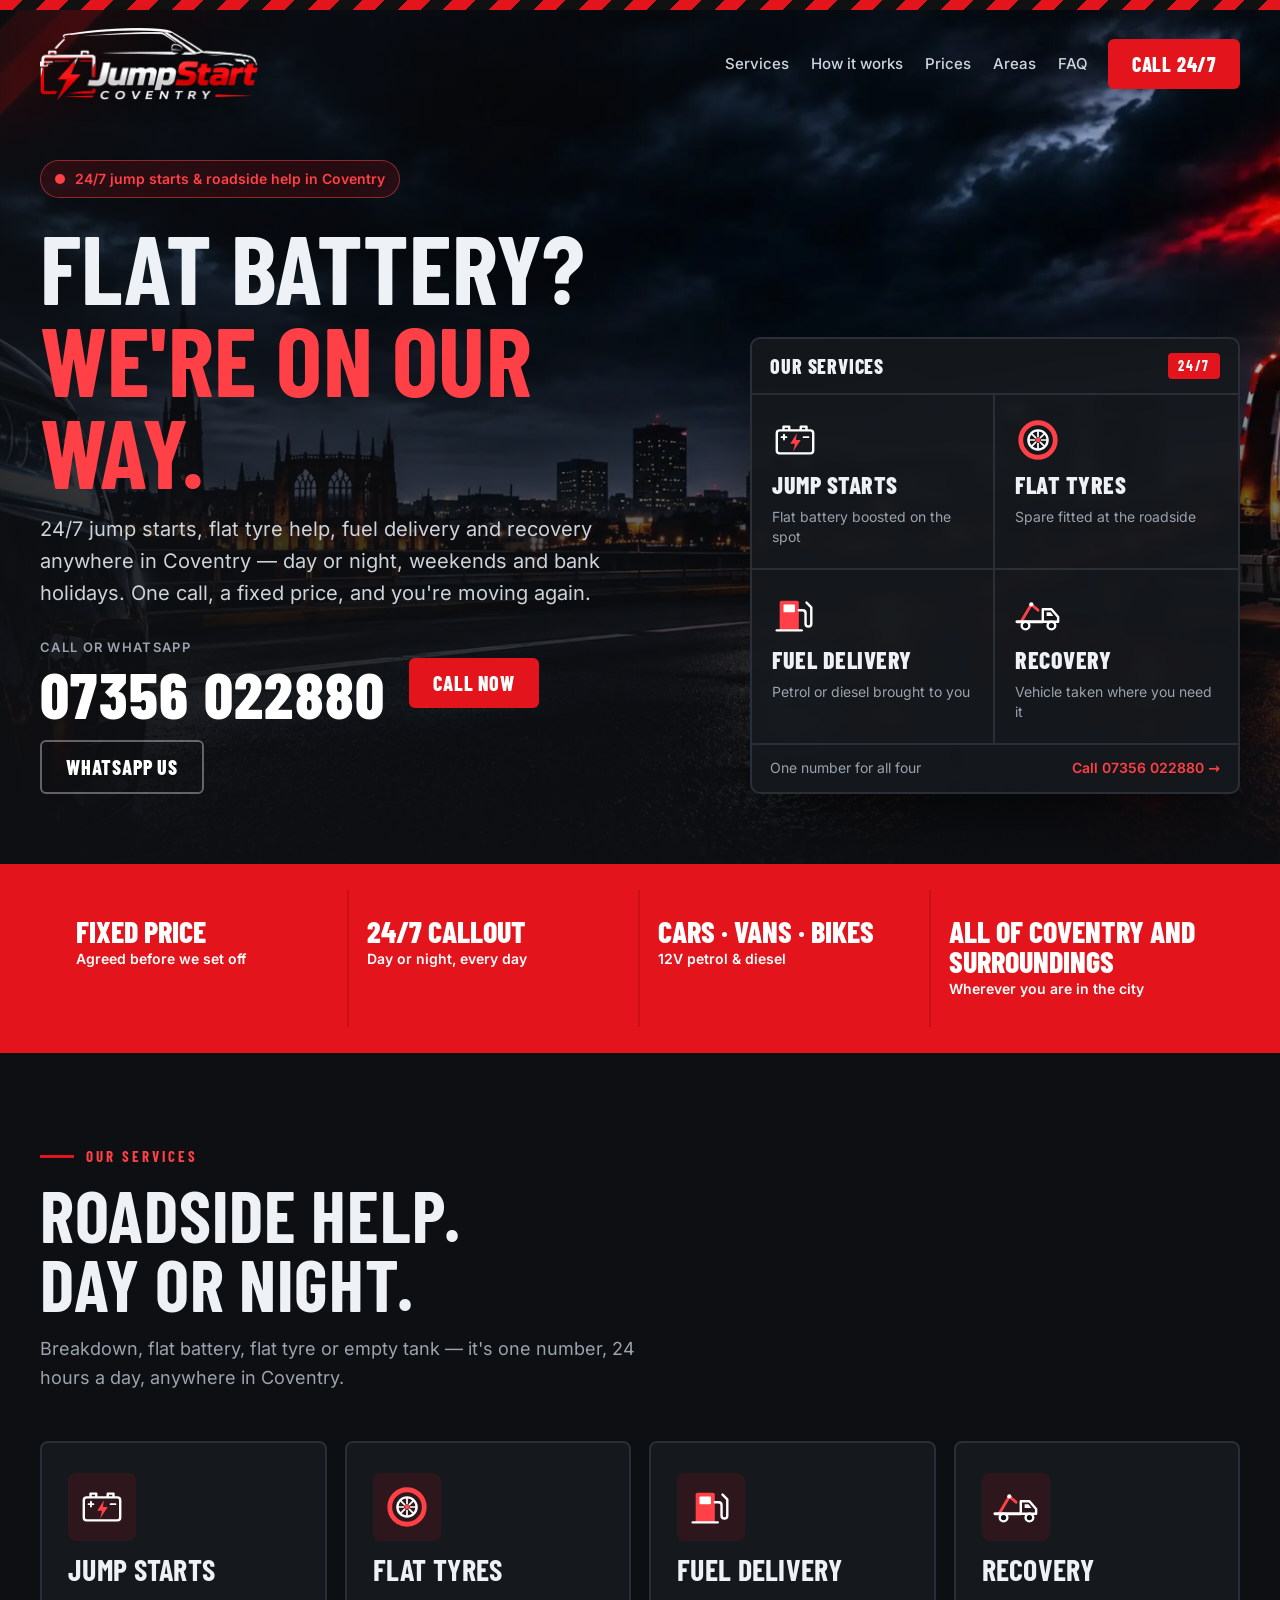
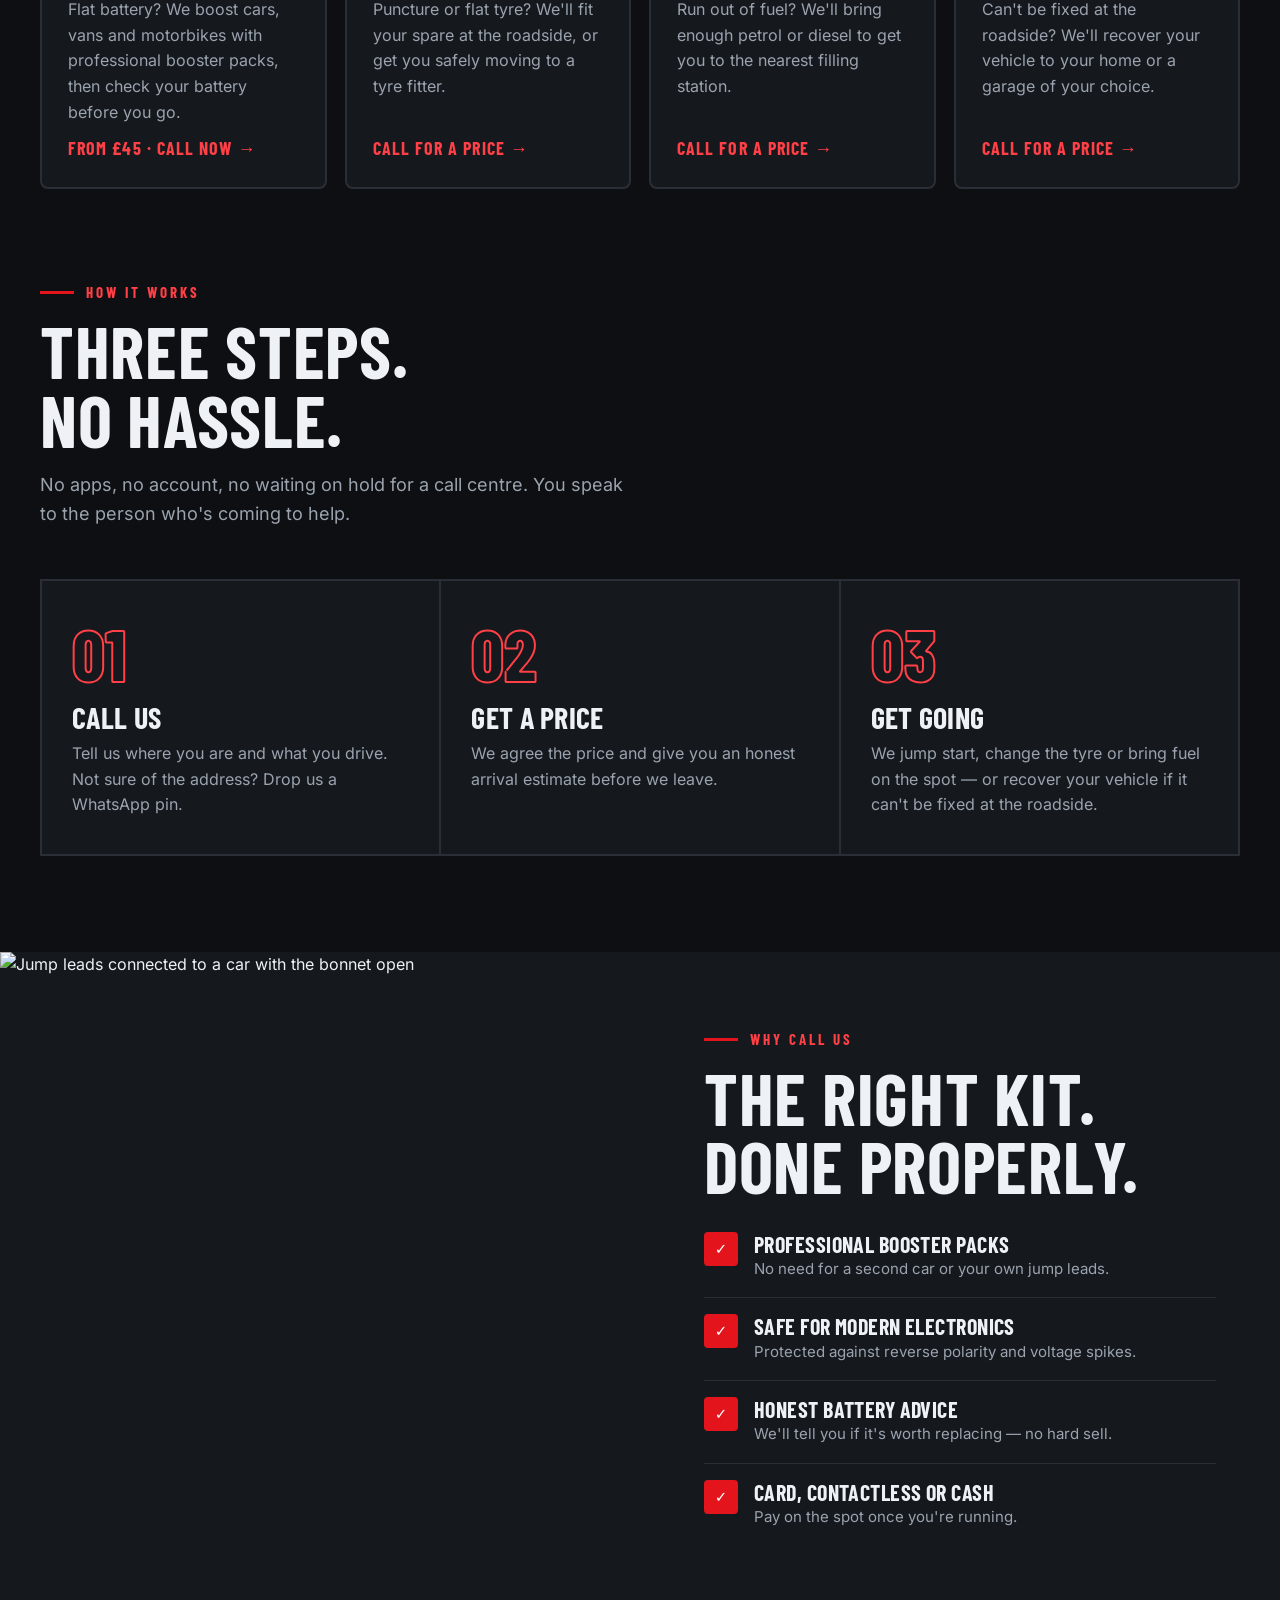
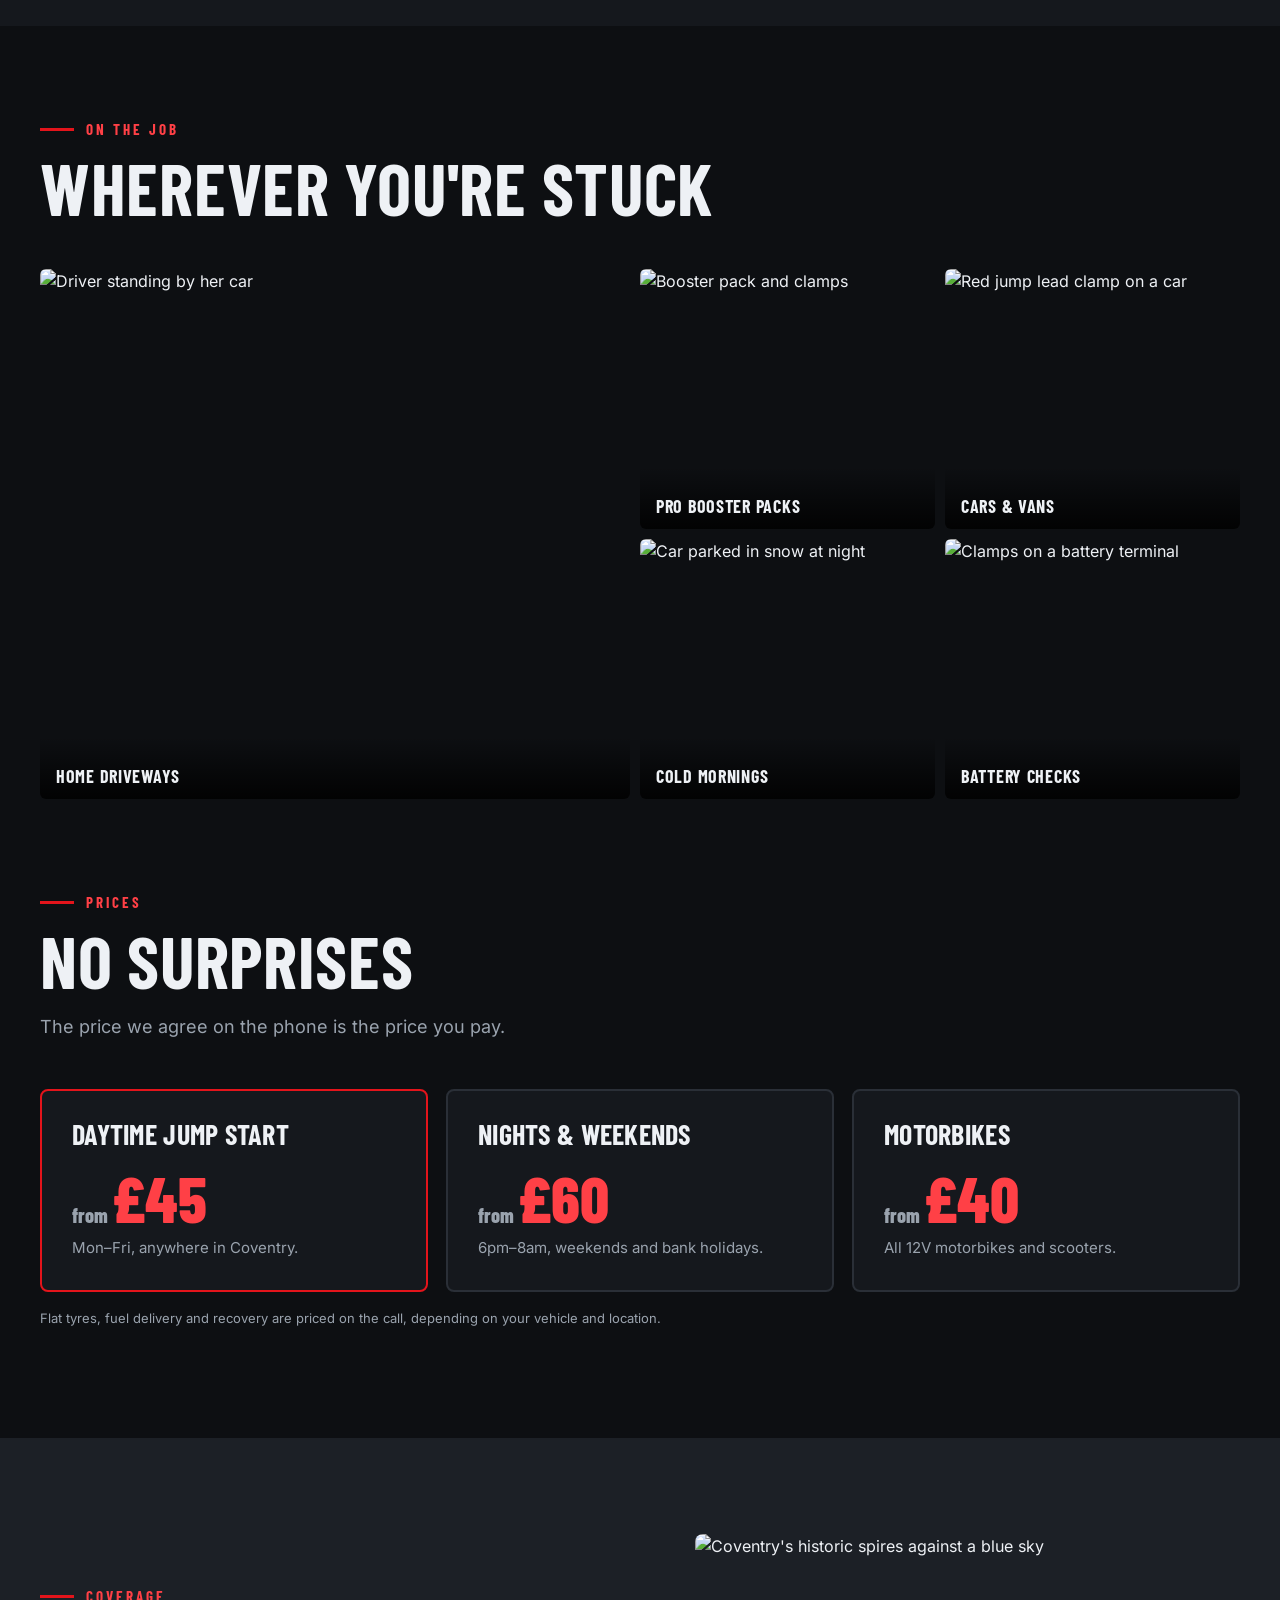
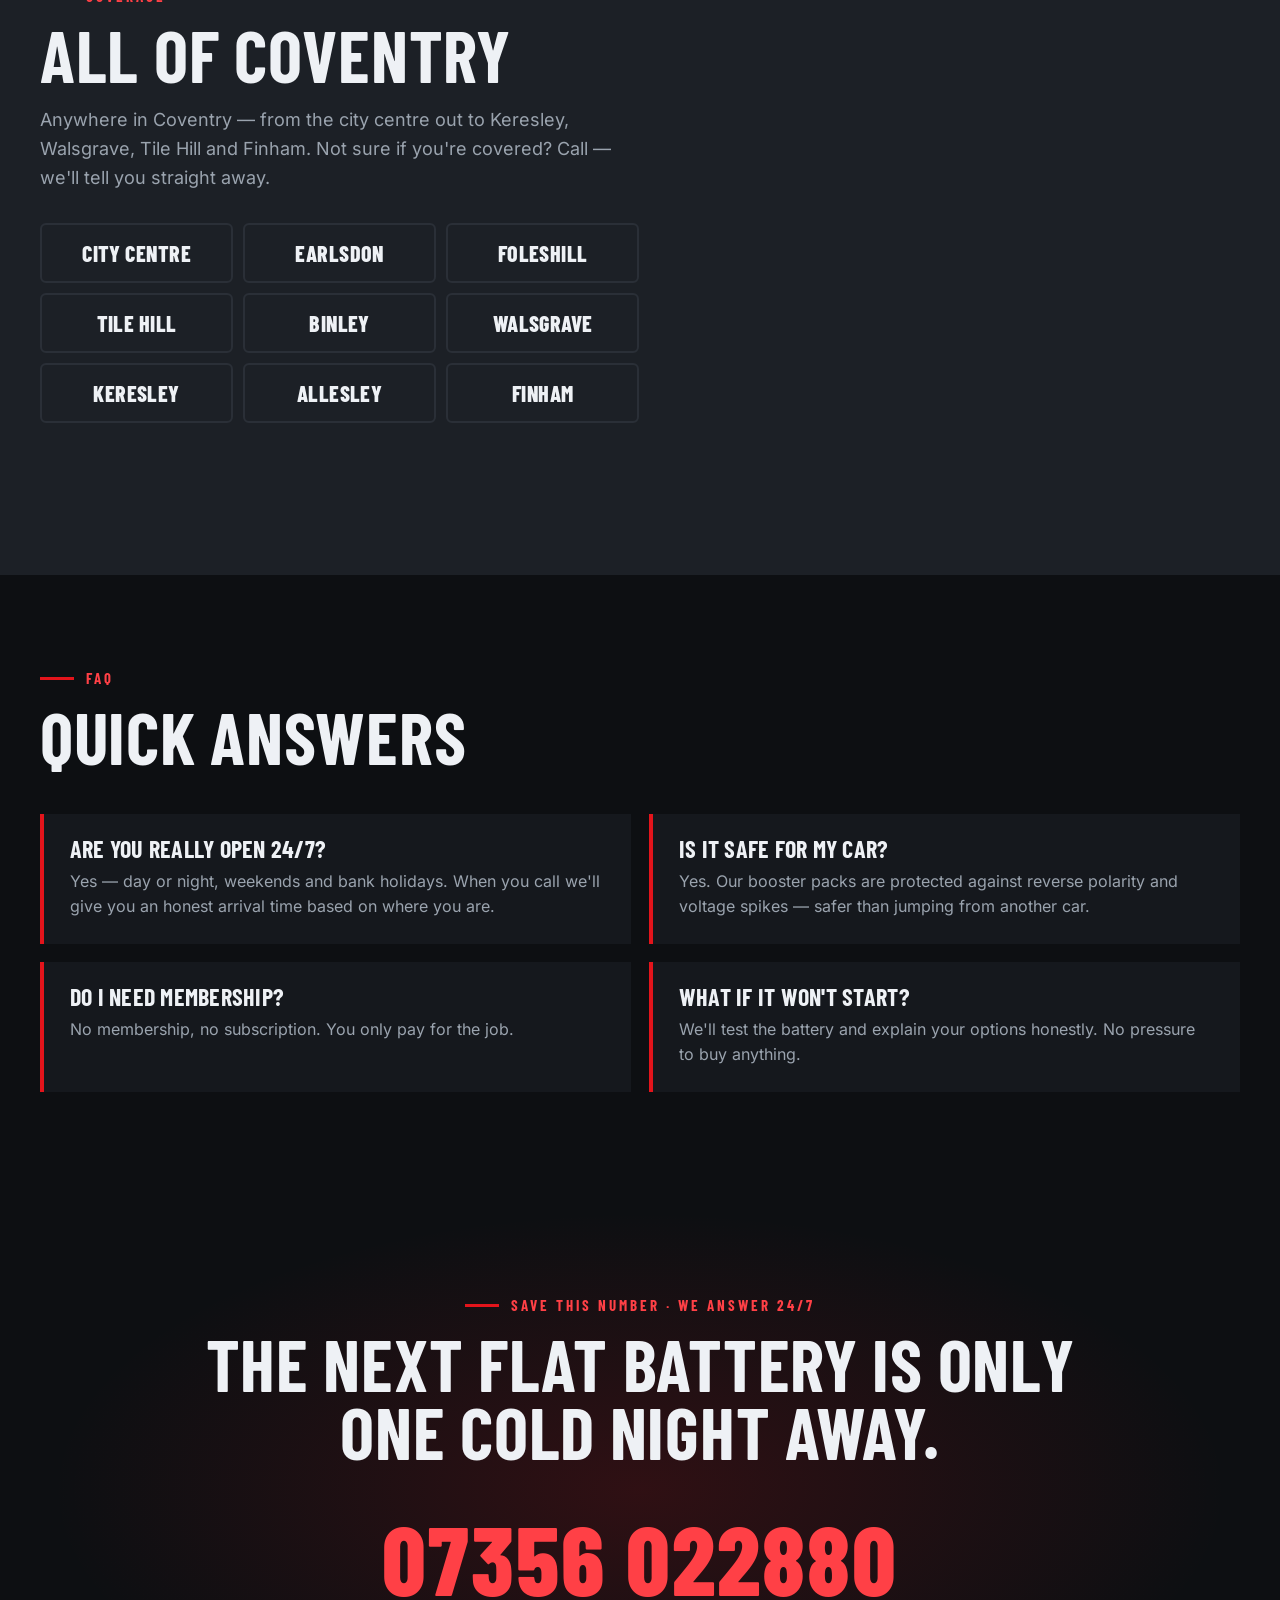
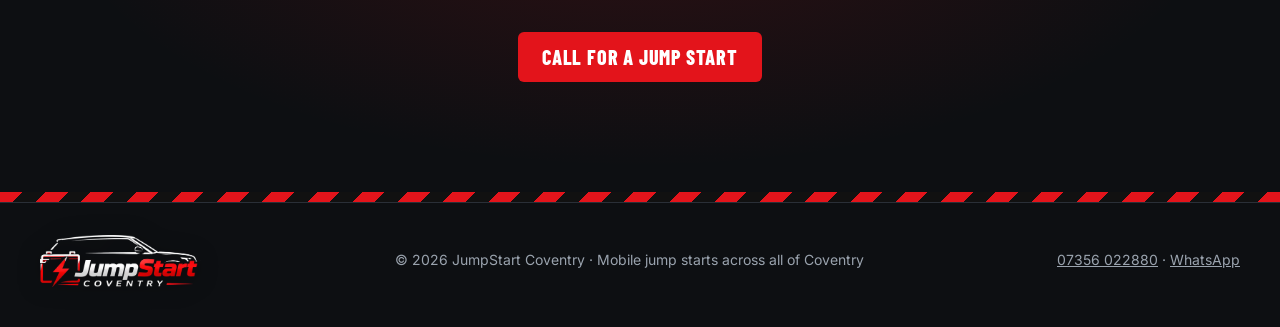
==== commit f3f432e7: "Embed headline font to stop layout shift On the live site the Barlow Condensed web font arrived afte" ====
--- a/index.html
+++ b/index.html
@@ -108,13 +108,12 @@
   }
 }
 </script>
-<link rel="preload" href="fonts/barlow-condensed-800.woff2" as="font" type="font/woff2" crossorigin>
 <link rel="preload" href="fonts/inter-var.woff2" as="font" type="font/woff2" crossorigin>
 <link rel="preload" as="image" type="image/webp" imagesrcset="hero-960.webp 960w, hero.webp 1672w" imagesizes="100vw" fetchpriority="high">
 <style>
-  @font-face { font-family: "Barlow Condensed"; font-style: normal; font-weight: 600; font-display: swap; src: url(fonts/barlow-condensed-600.woff2) format("woff2"); }
-  @font-face { font-family: "Barlow Condensed"; font-style: normal; font-weight: 700; font-display: swap; src: url(fonts/barlow-condensed-700.woff2) format("woff2"); }
-  @font-face { font-family: "Barlow Condensed"; font-style: normal; font-weight: 800; font-display: swap; src: url(fonts/barlow-condensed-800.woff2) format("woff2"); }
+  @font-face { font-family: "Barlow Condensed"; font-style: normal; font-weight: 700; font-display: block; src: url([data-uri]) format("woff2"); }
+  @font-face { font-family: "Barlow Condensed"; font-style: normal; font-weight: 800; font-display: block; src: url([data-uri]) format("woff2"); }
+  @font-face { font-family: "Inter Fallback"; src: local("Arial"); ascent-override: 90.44%; descent-override: 22.52%; line-gap-override: 0%; size-adjust: 107.12%; }
   @font-face { font-family: "Inter"; font-style: normal; font-weight: 400 600; font-display: swap; src: url(fonts/inter-var.woff2) format("woff2"); }
   :root {
     --bg: #0d0f12;
@@ -129,7 +128,7 @@
   }
   * { box-sizing: border-box; }
   html { scroll-behavior: smooth; }
-  body { margin: 0; background: var(--bg); color: var(--text); font: 400 16px/1.6 Inter, system-ui, sans-serif; }
+  body { margin: 0; background: var(--bg); color: var(--text); font: 400 16px/1.6 Inter, "Inter Fallback", system-ui, sans-serif; }
   img { display: block; max-width: 100%; }
   a { color: inherit; }
   h1, h2, h3 { font-family: "Barlow Condensed", Impact, sans-serif; text-transform: uppercase; line-height: .95; margin: 0; letter-spacing: .01em; }
@@ -184,13 +183,13 @@
   .pulse { width: 10px; height: 10px; border-radius: 50%; background: var(--red-text); animation: p 1.6s infinite; }
   @keyframes p { 0% { box-shadow: 0 0 0 0 rgba(255,64,70,.6); } 100% { box-shadow: 0 0 0 14px rgba(255,64,70,0); } }
   .hero h1 { margin: 0 0 16px; }
-  .hero h1 .live { font-family: Inter, system-ui, sans-serif; text-transform: none; letter-spacing: 0; line-height: 1.4; }
+  .hero h1 .live { font-family: Inter, "Inter Fallback", system-ui, sans-serif; text-transform: none; letter-spacing: 0; line-height: 1.4; }
   .hero h1 .display { display: block; font-size: clamp(52px, 7.6vw, 108px); margin-top: 22px; max-width: 900px; }
   .hero h1 .display span { color: var(--red-text); display: block; }
   .hero p { font-size: 20px; color: #cdd3da; max-width: 560px; margin: 0 0 32px; }
   .phone-row { display: flex; gap: 14px; flex-wrap: wrap; align-items: center; }
   .phone-big { font: 800 clamp(40px, 6vw, 64px)/1 "Barlow Condensed", sans-serif; color: #fff; text-decoration: none; letter-spacing: .02em; margin-right: 10px; }
-  .phone-big small { display: block; font: 600 13px/1 Inter, sans-serif; color: var(--muted); letter-spacing: .1em; text-transform: uppercase; margin-bottom: 8px; }
+  .phone-big small { display: block; font: 600 13px/1 Inter, "Inter Fallback", sans-serif; color: var(--muted); letter-spacing: .1em; text-transform: uppercase; margin-bottom: 8px; }
 
   .stats { background: var(--red); color: #fff; }
   .stats .wrap { display: grid; grid-template-columns: repeat(4, 1fr); }
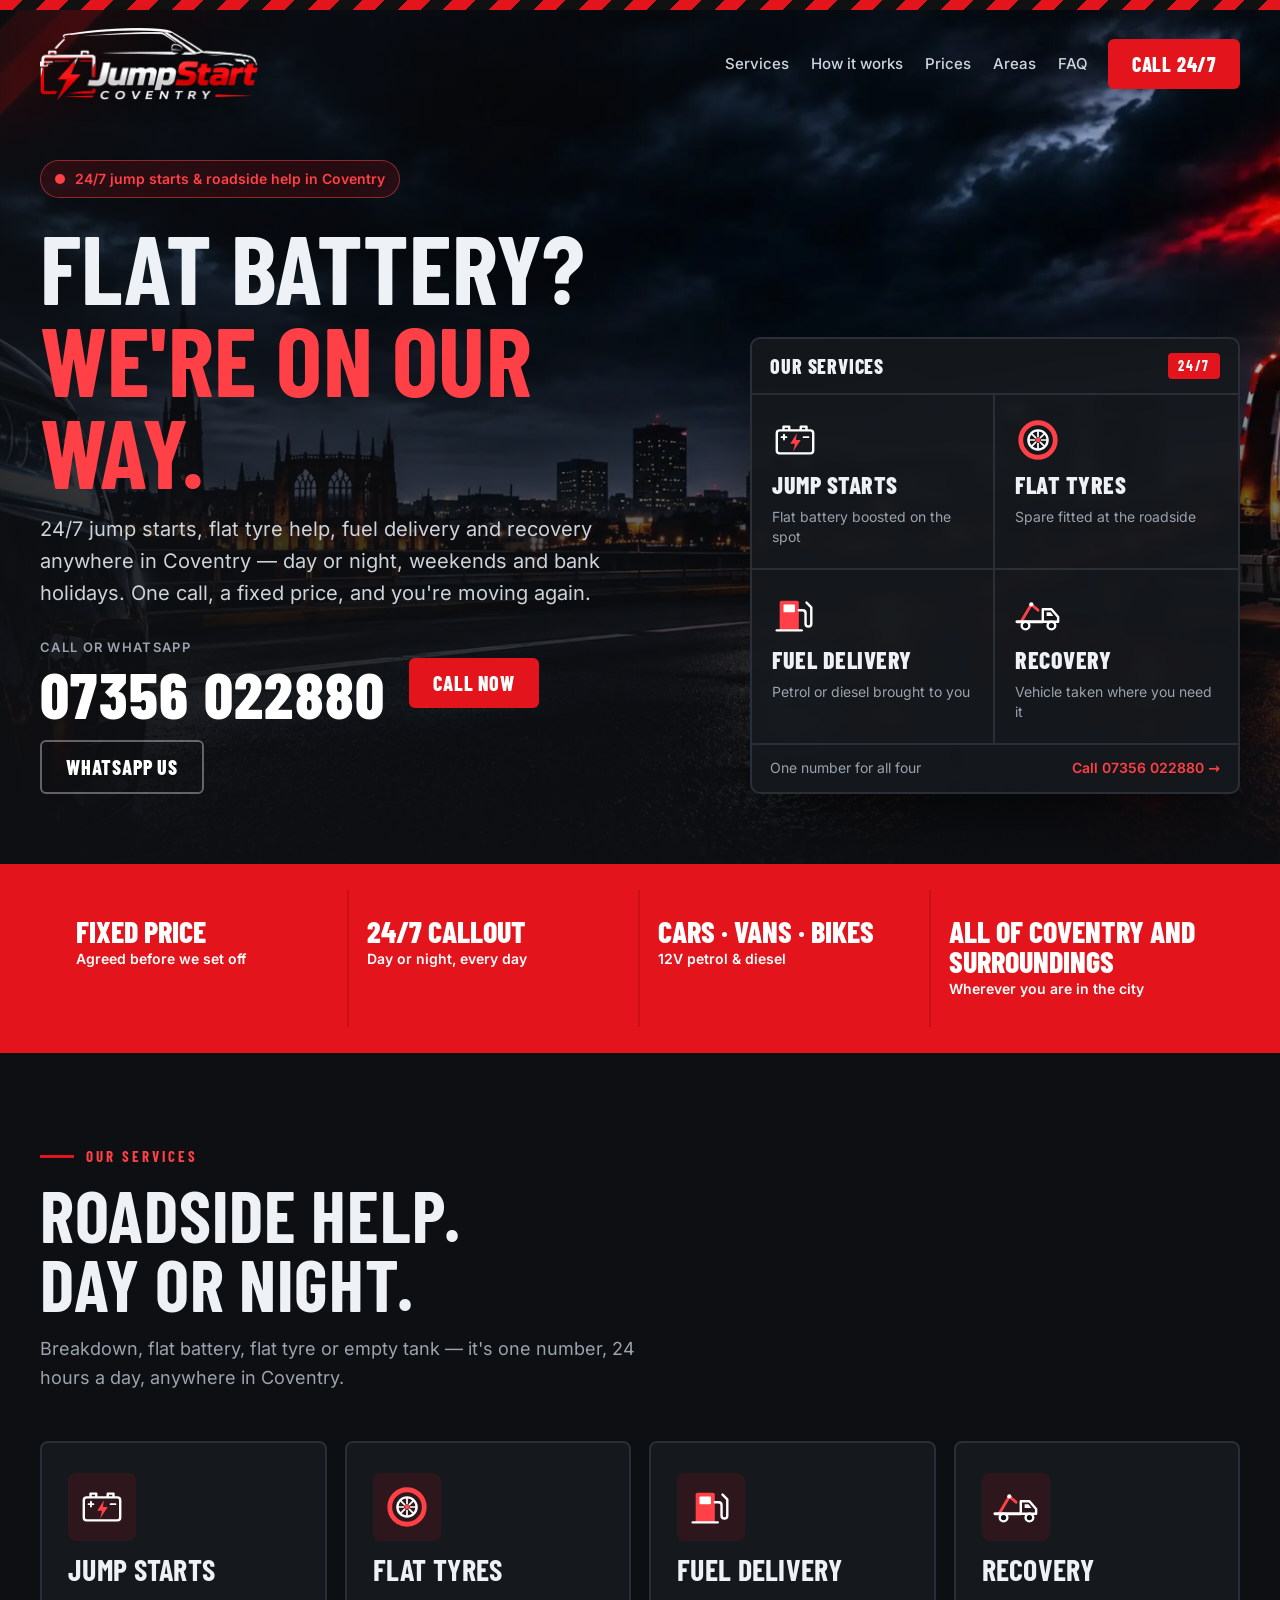
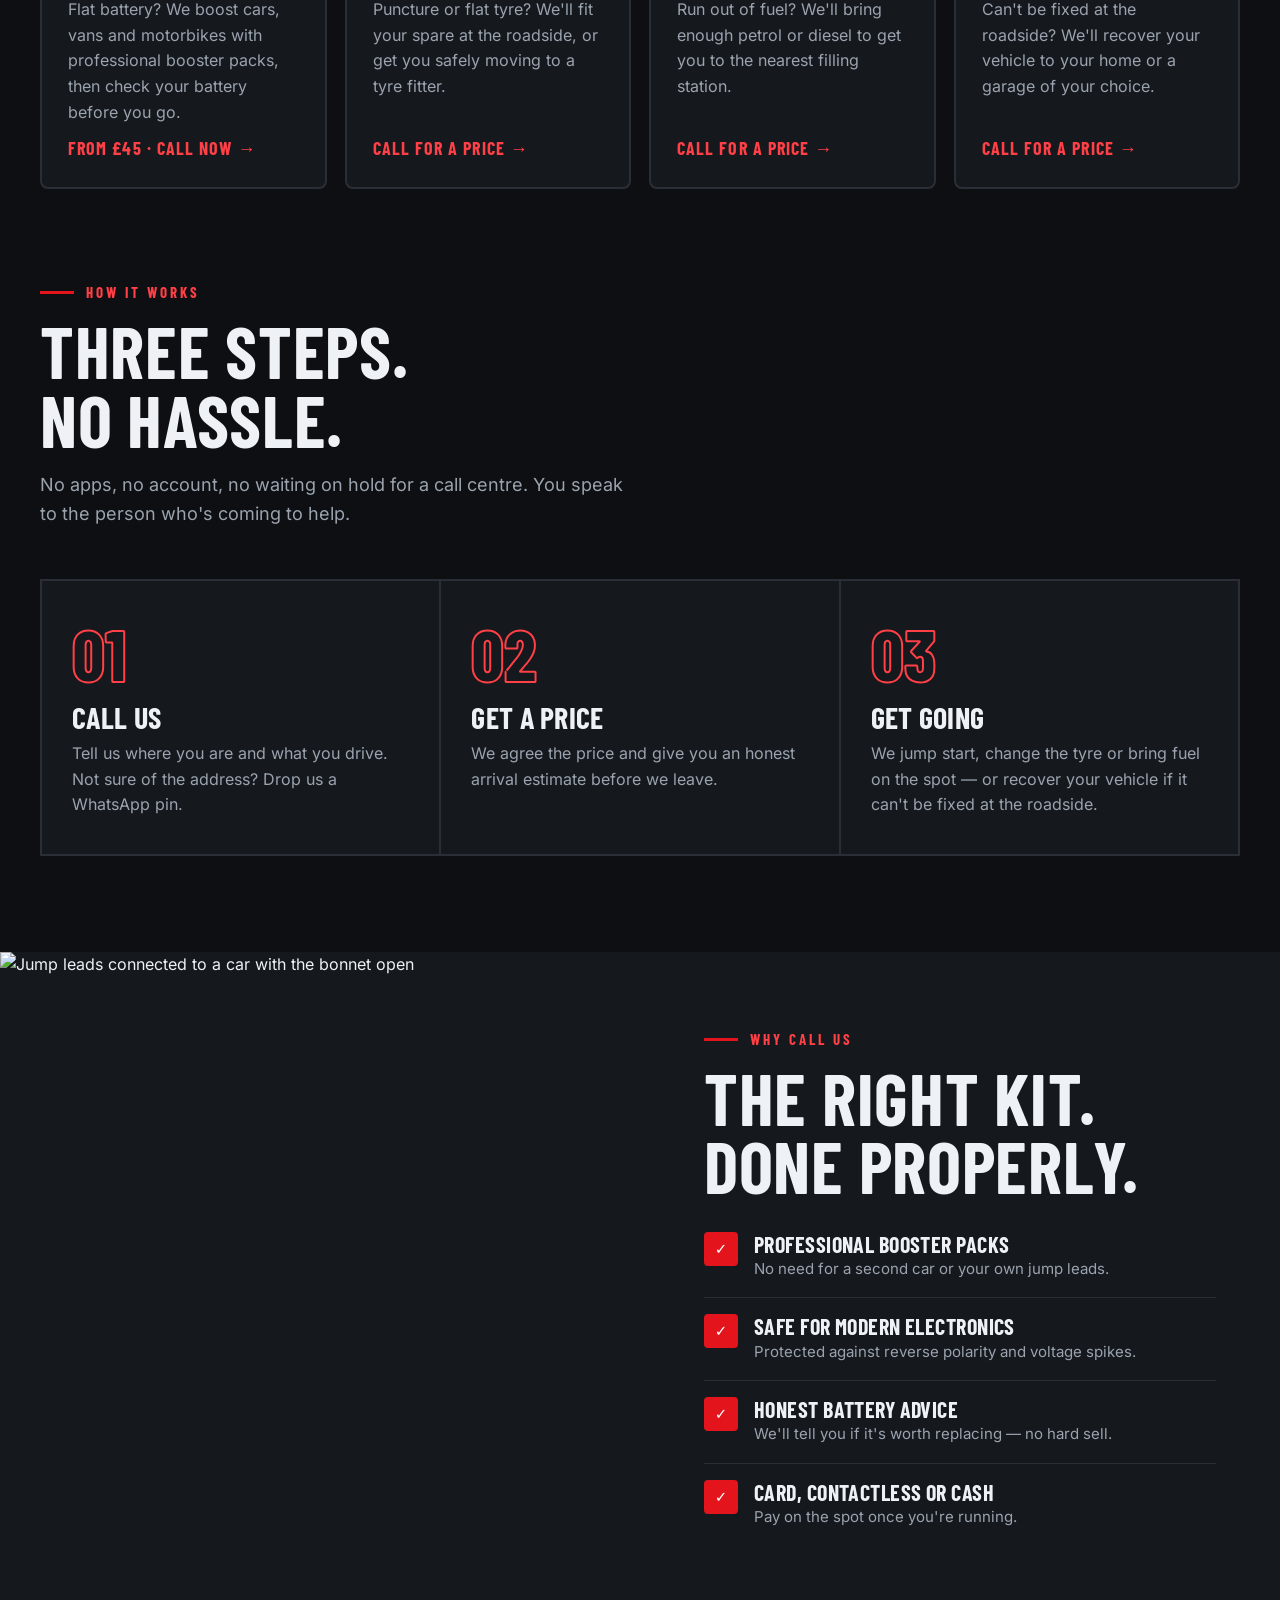
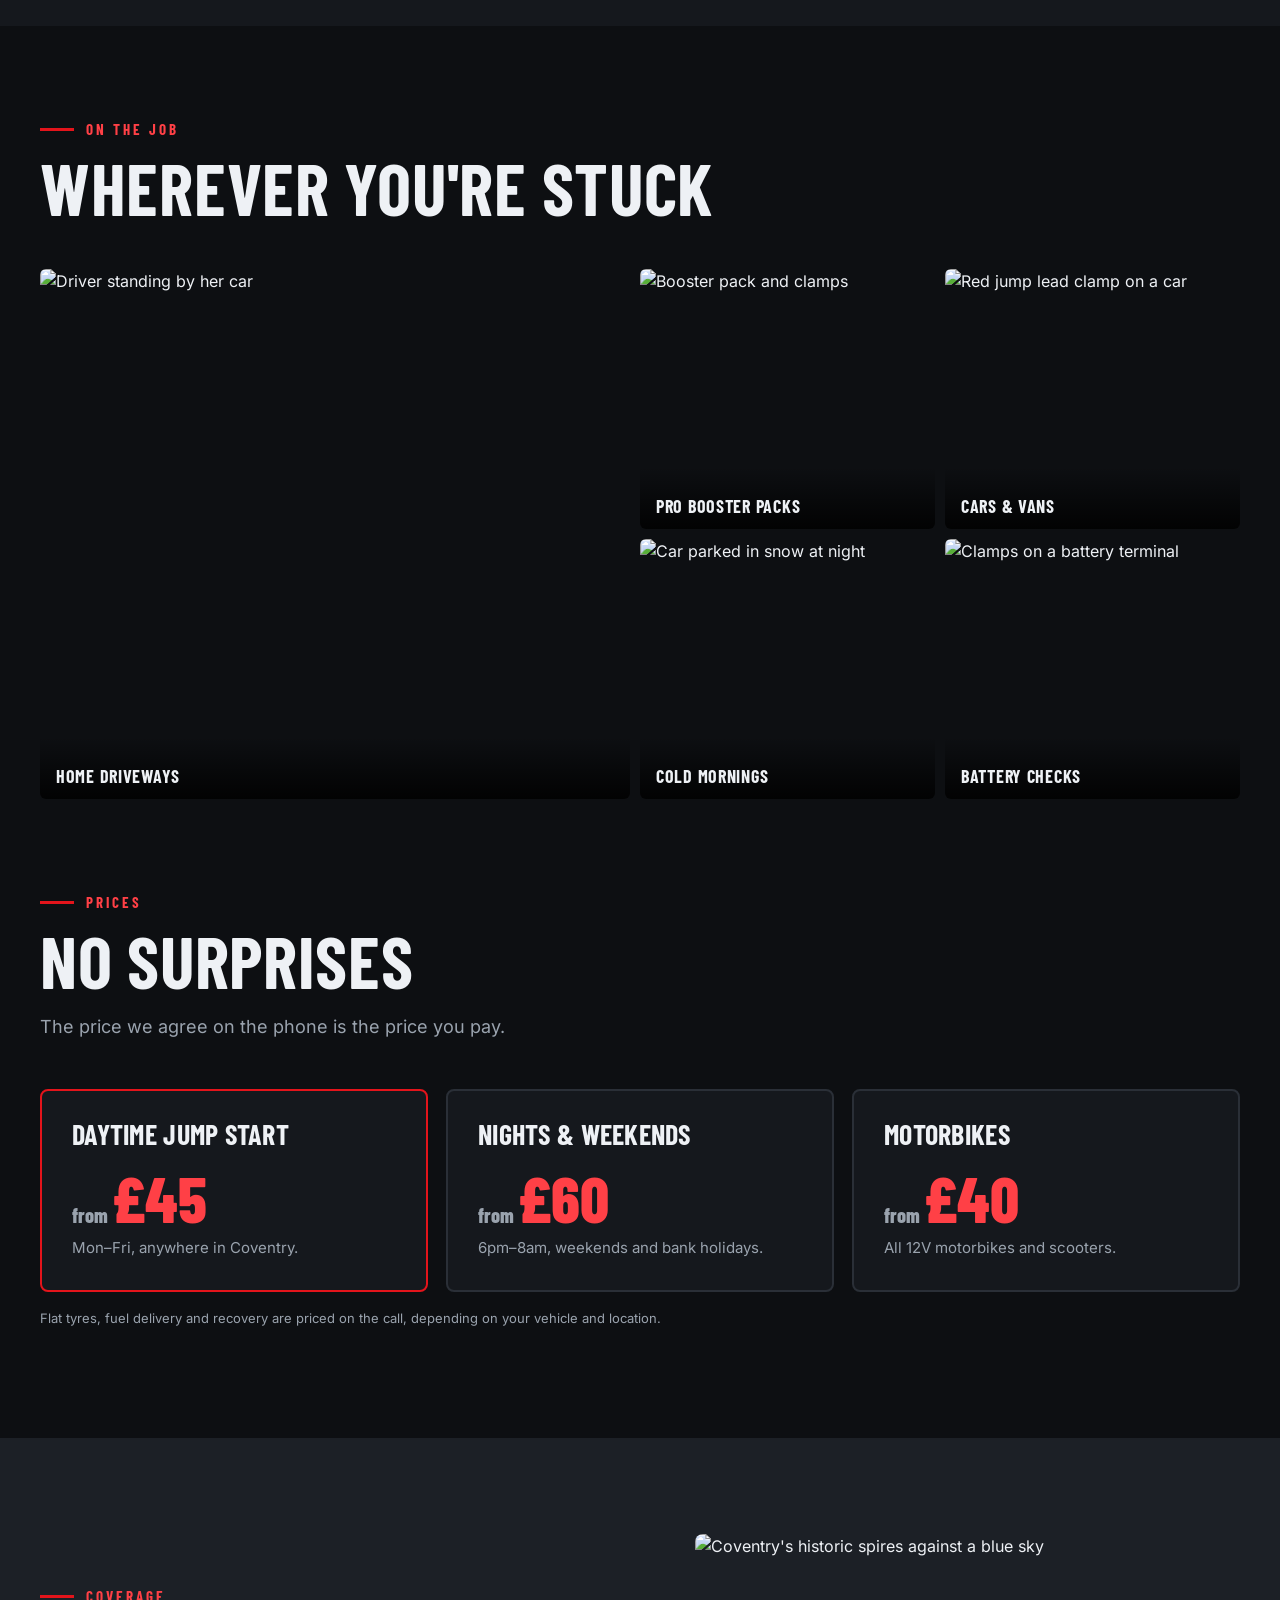
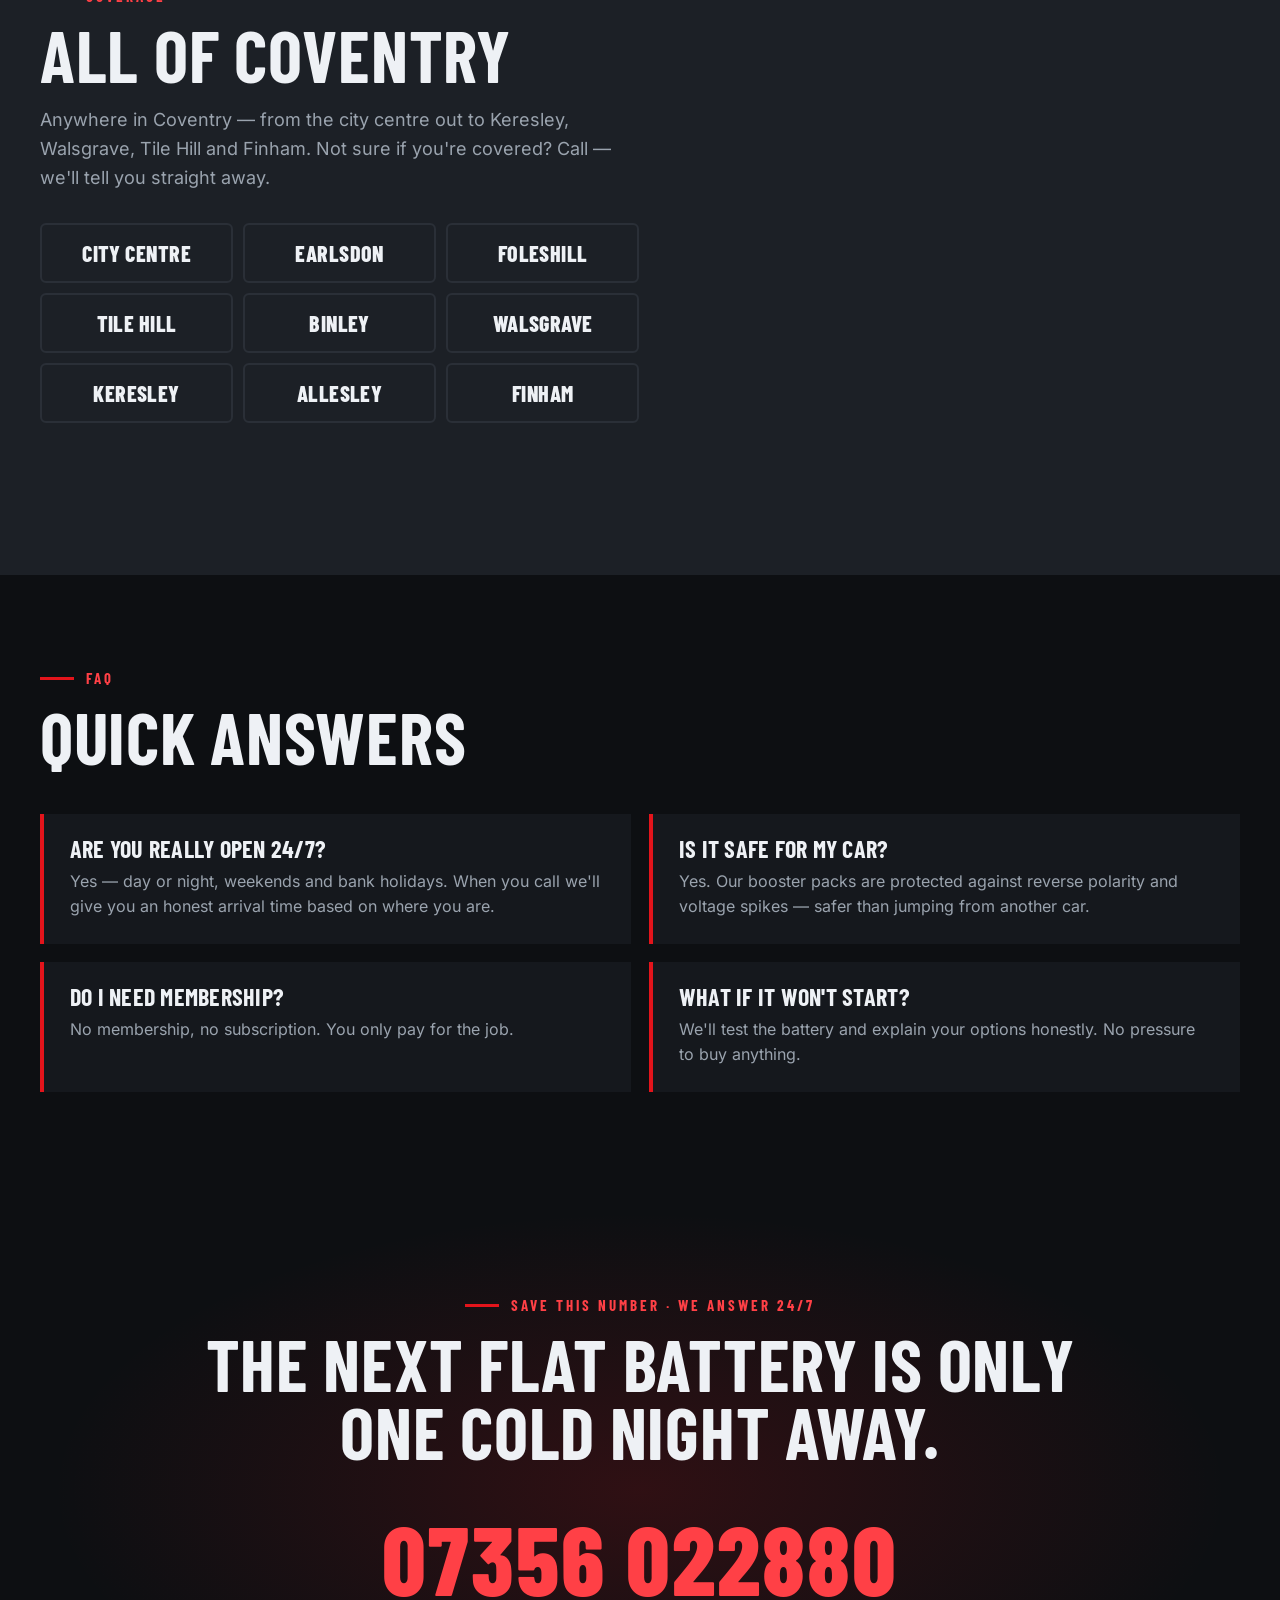
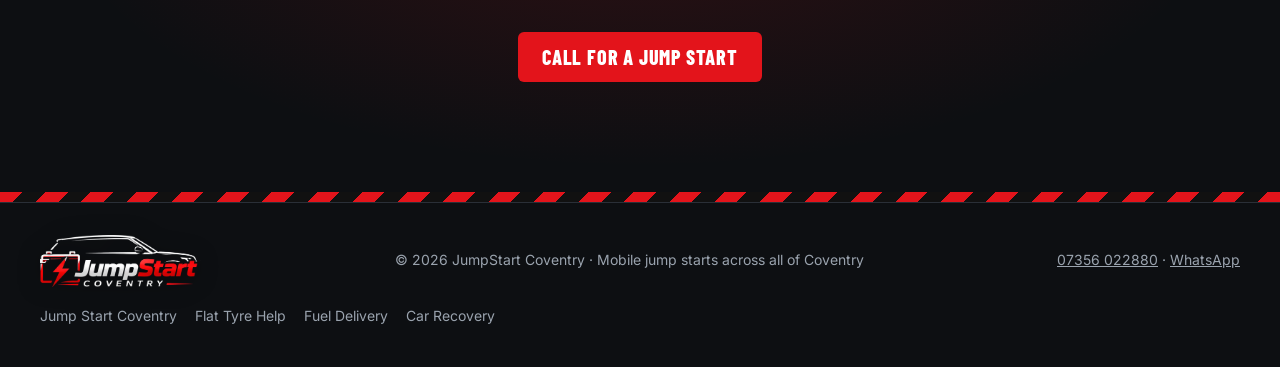
==== commit 1ec6254d: "Add dedicated service pages New pages for jump starts, flat tyres, fuel delivery and car recovery in" ====
--- a/index.html
+++ b/index.html
@@ -178,6 +178,11 @@
   .svc-card .ic svg { width: 46px; height: 46px; }
   .svc-card h3 { font-size: 30px; }
   .svc-card p { color: var(--muted); margin: 0; flex: 1; }
+  .svc-card h3 a { text-decoration: none; }
+  .svc-card h3 a:hover { color: var(--red-text); }
+  .foot-links { display: flex; flex-wrap: wrap; gap: 8px 18px; width: 100%; }
+  .foot-links a { color: var(--muted); text-decoration: none; }
+  .foot-links a:hover { color: var(--red-text); }
   .svc-card .more { font: 700 18px/1 "Barlow Condensed", sans-serif; text-transform: uppercase; letter-spacing: .06em; color: var(--red-text); text-decoration: none; }
   .live { display: inline-flex; align-items: center; gap: 10px; background: rgba(227,20,27,.14); border: 1px solid rgba(255,64,70,.5); color: var(--red-text); padding: 8px 14px; border-radius: 999px; font-weight: 600; font-size: 14px; }
   .pulse { width: 10px; height: 10px; border-radius: 50%; background: var(--red-text); animation: p 1.6s infinite; }
@@ -326,10 +331,10 @@
       <div class="svc-panel">
         <div class="panel-head"><b>Our services</b><span>24/7</span></div>
         <div class="svc-tiles">
-          <a class="svc-tile" href="#services"><svg aria-hidden="true"><use href="#i-battery"/></svg><b>Jump starts</b><span>Flat battery boosted on the spot</span></a>
-          <a class="svc-tile" href="#services"><svg aria-hidden="true"><use href="#i-tyre"/></svg><b>Flat tyres</b><span>Spare fitted at the roadside</span></a>
-          <a class="svc-tile" href="#services"><svg aria-hidden="true"><use href="#i-fuel"/></svg><b>Fuel delivery</b><span>Petrol or diesel brought to you</span></a>
-          <a class="svc-tile" href="#services"><svg aria-hidden="true"><use href="#i-recovery"/></svg><b>Recovery</b><span>Vehicle taken where you need it</span></a>
+          <a class="svc-tile" href="/jump-start-coventry/"><svg aria-hidden="true"><use href="#i-battery"/></svg><b>Jump starts</b><span>Flat battery boosted on the spot</span></a>
+          <a class="svc-tile" href="/flat-tyre-help-coventry/"><svg aria-hidden="true"><use href="#i-tyre"/></svg><b>Flat tyres</b><span>Spare fitted at the roadside</span></a>
+          <a class="svc-tile" href="/fuel-delivery-coventry/"><svg aria-hidden="true"><use href="#i-fuel"/></svg><b>Fuel delivery</b><span>Petrol or diesel brought to you</span></a>
+          <a class="svc-tile" href="/car-recovery-coventry/"><svg aria-hidden="true"><use href="#i-recovery"/></svg><b>Recovery</b><span>Vehicle taken where you need it</span></a>
         </div>
         <div class="panel-foot"><span>One number for all four</span><a href="tel:+447356022880">Call 07356 022880 &rarr;</a></div>
       </div>
@@ -351,10 +356,10 @@
       <h2 class="h2">Roadside help.<br>Day or night.</h2>
       <p class="sub">Breakdown, flat battery, flat tyre or empty tank &mdash; it's one number, 24 hours a day, anywhere in Coventry.</p>
       <div class="services-grid">
-        <article class="svc-card"><div class="ic"><svg aria-hidden="true"><use href="#i-battery"/></svg></div><h3>Jump starts</h3><p>Flat battery? We boost cars, vans and motorbikes with professional booster packs, then check your battery before you go.</p><a class="more" href="tel:+447356022880">From &pound;45 &middot; Call now &rarr;</a></article>
-        <article class="svc-card"><div class="ic"><svg aria-hidden="true"><use href="#i-tyre"/></svg></div><h3>Flat tyres</h3><p>Puncture or flat tyre? We'll fit your spare at the roadside, or get you safely moving to a tyre fitter.</p><a class="more" href="tel:+447356022880">Call for a price &rarr;</a></article>
-        <article class="svc-card"><div class="ic"><svg aria-hidden="true"><use href="#i-fuel"/></svg></div><h3>Fuel delivery</h3><p>Run out of fuel? We'll bring enough petrol or diesel to get you to the nearest filling station.</p><a class="more" href="tel:+447356022880">Call for a price &rarr;</a></article>
-        <article class="svc-card"><div class="ic"><svg aria-hidden="true"><use href="#i-recovery"/></svg></div><h3>Recovery</h3><p>Can't be fixed at the roadside? We'll recover your vehicle to your home or a garage of your choice.</p><a class="more" href="tel:+447356022880">Call for a price &rarr;</a></article>
+        <article class="svc-card"><div class="ic"><svg aria-hidden="true"><use href="#i-battery"/></svg></div><h3><a href="/jump-start-coventry/">Jump starts</a></h3><p>Flat battery? We boost cars, vans and motorbikes with professional booster packs, then check your battery before you go.</p><a class="more" href="tel:+447356022880">From &pound;45 &middot; Call now &rarr;</a></article>
+        <article class="svc-card"><div class="ic"><svg aria-hidden="true"><use href="#i-tyre"/></svg></div><h3><a href="/flat-tyre-help-coventry/">Flat tyres</a></h3><p>Puncture or flat tyre? We'll fit your spare at the roadside, or get you safely moving to a tyre fitter.</p><a class="more" href="tel:+447356022880">Call for a price &rarr;</a></article>
+        <article class="svc-card"><div class="ic"><svg aria-hidden="true"><use href="#i-fuel"/></svg></div><h3><a href="/fuel-delivery-coventry/">Fuel delivery</a></h3><p>Run out of fuel? We'll bring enough petrol or diesel to get you to the nearest filling station.</p><a class="more" href="tel:+447356022880">Call for a price &rarr;</a></article>
+        <article class="svc-card"><div class="ic"><svg aria-hidden="true"><use href="#i-recovery"/></svg></div><h3><a href="/car-recovery-coventry/">Recovery</a></h3><p>Can't be fixed at the roadside? We'll recover your vehicle to your home or a garage of your choice.</p><a class="more" href="tel:+447356022880">Call for a price &rarr;</a></article>
       </div>
     </div>
   </section>
@@ -455,6 +460,7 @@
     <a class="logo footer-logo" href="#"><picture><source srcset="logo.webp" type="image/webp"><img src="logo-sm.png" width="450" height="145" alt="JumpStart Coventry"></picture></a>
     <span>© 2026 JumpStart Coventry · Mobile jump starts across all of Coventry</span>
     <span><a href="tel:+447356022880">07356 022880</a> · <a href="https://wa.me/447356022880">WhatsApp</a></span>
+    <nav class="foot-links" aria-label="Services"><a href="/jump-start-coventry/">Jump Start Coventry</a><a href="/flat-tyre-help-coventry/">Flat Tyre Help</a><a href="/fuel-delivery-coventry/">Fuel Delivery</a><a href="/car-recovery-coventry/">Car Recovery</a></nav>
   </div>
 </footer>
 
